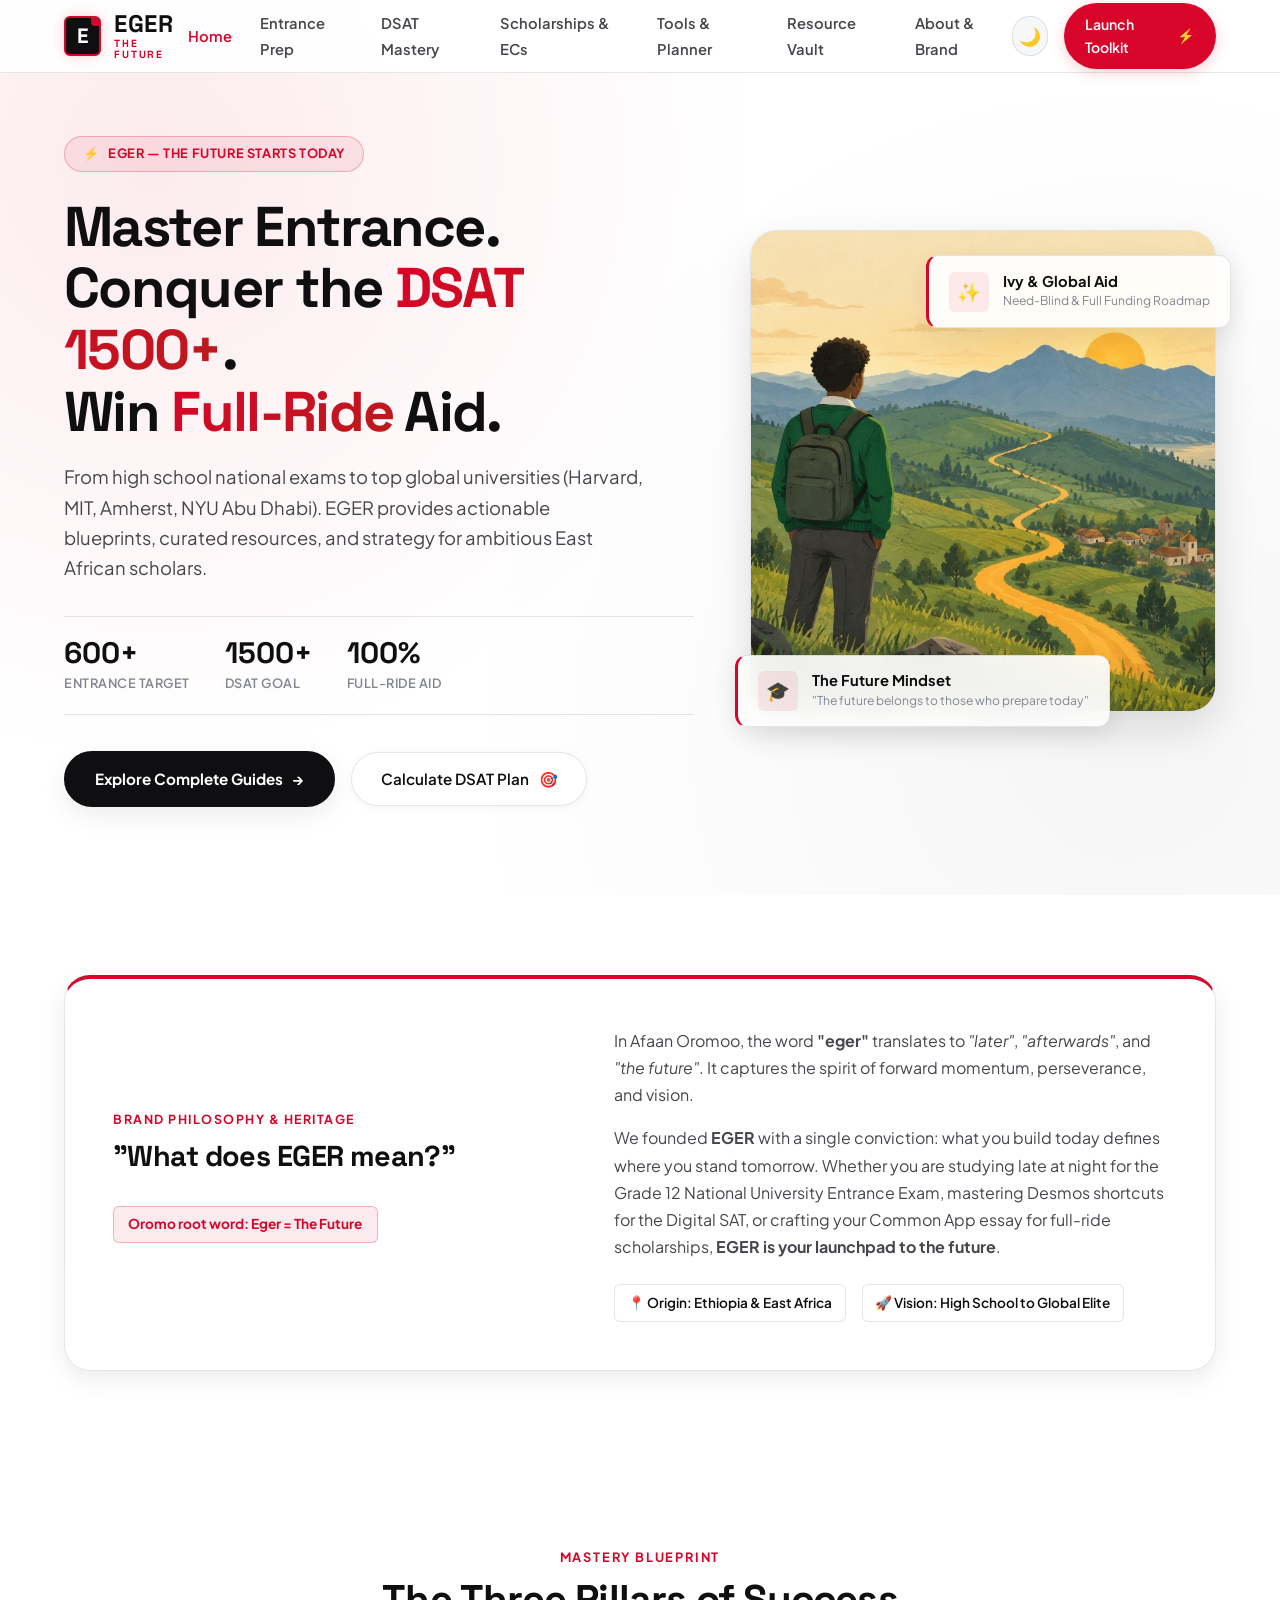
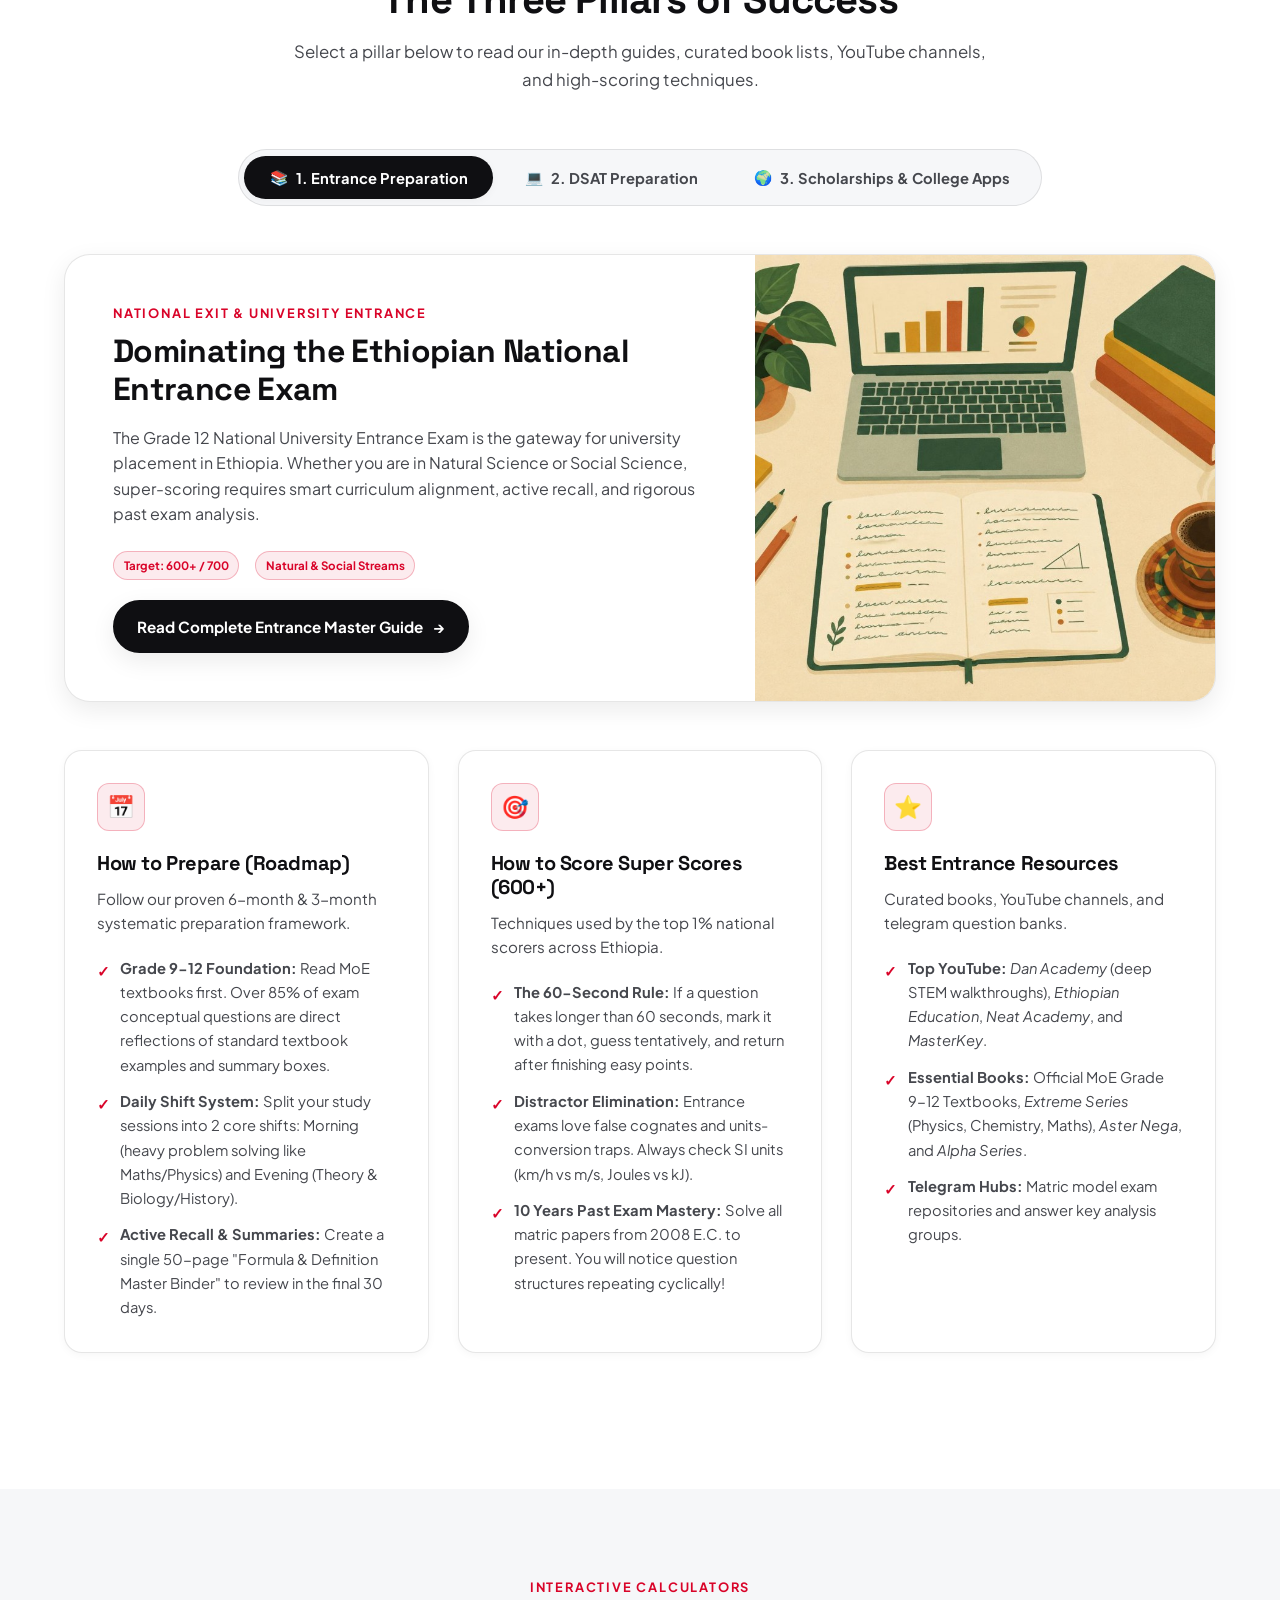
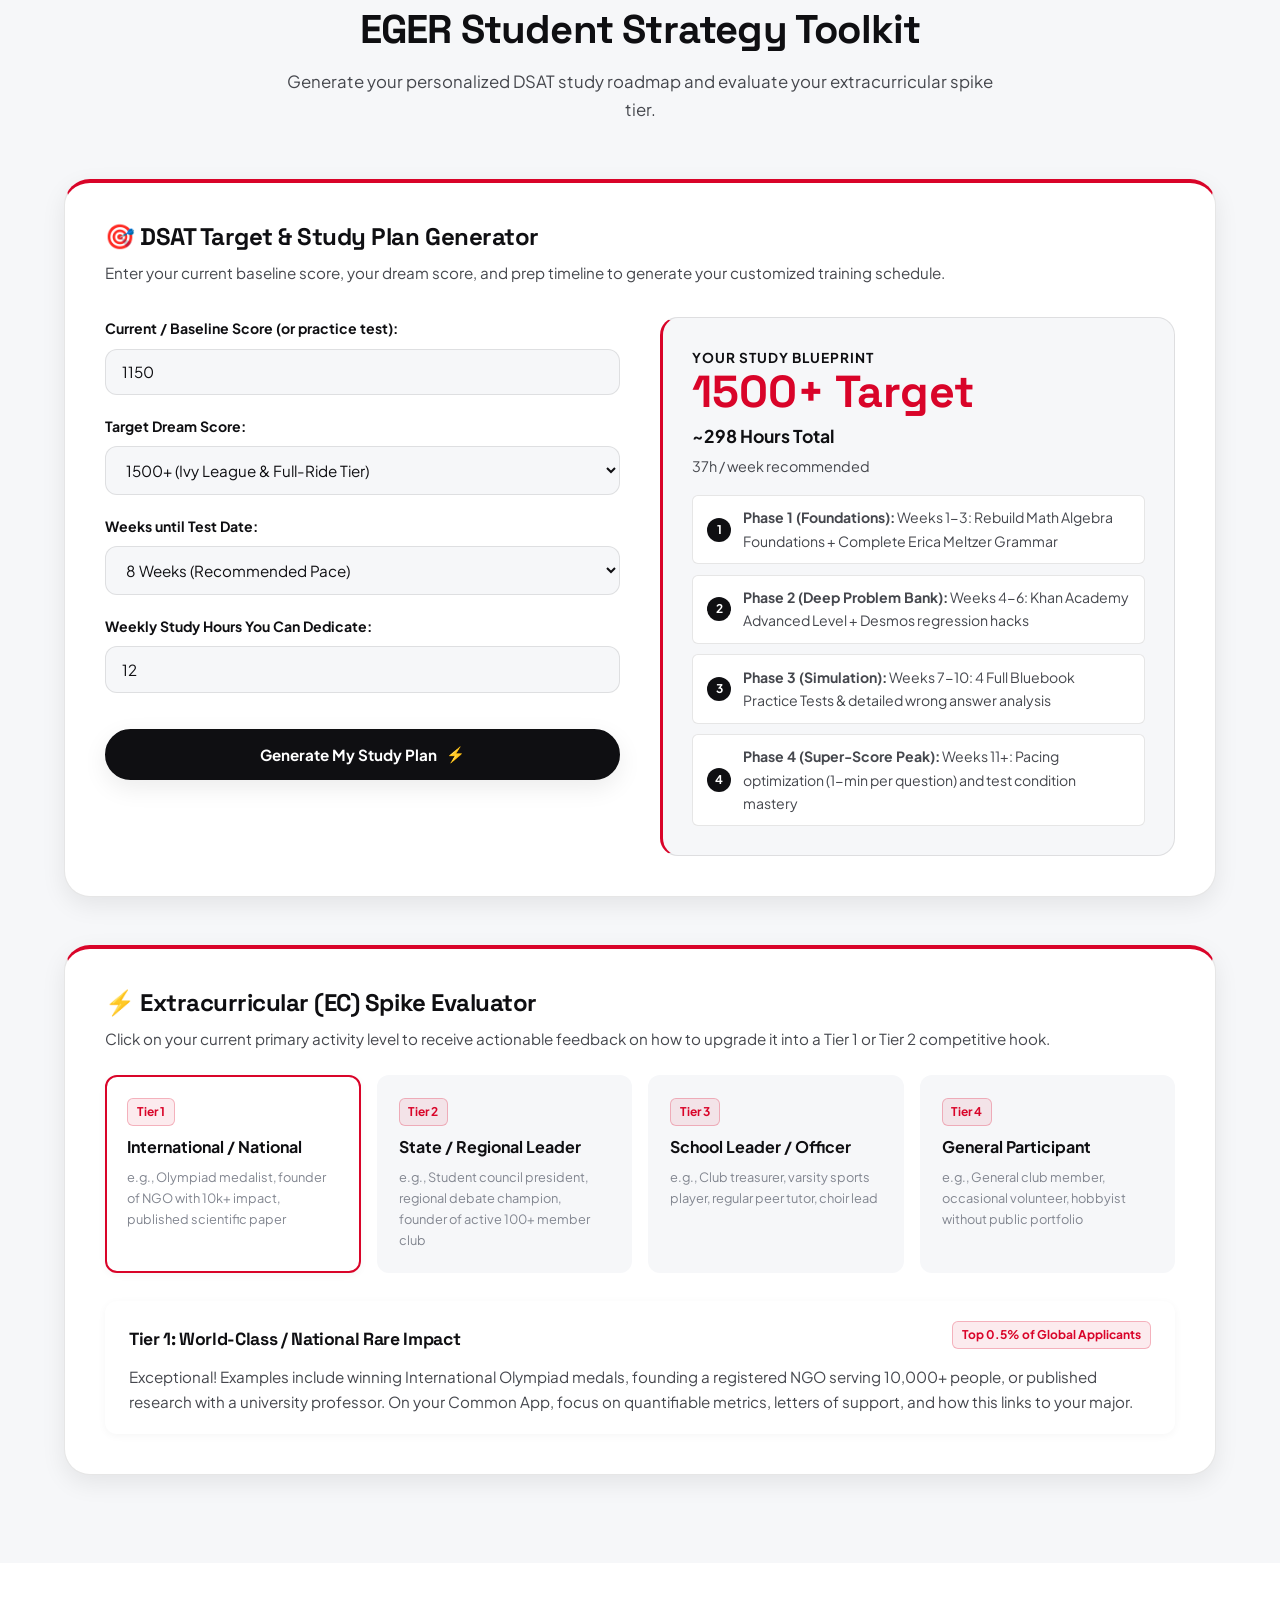
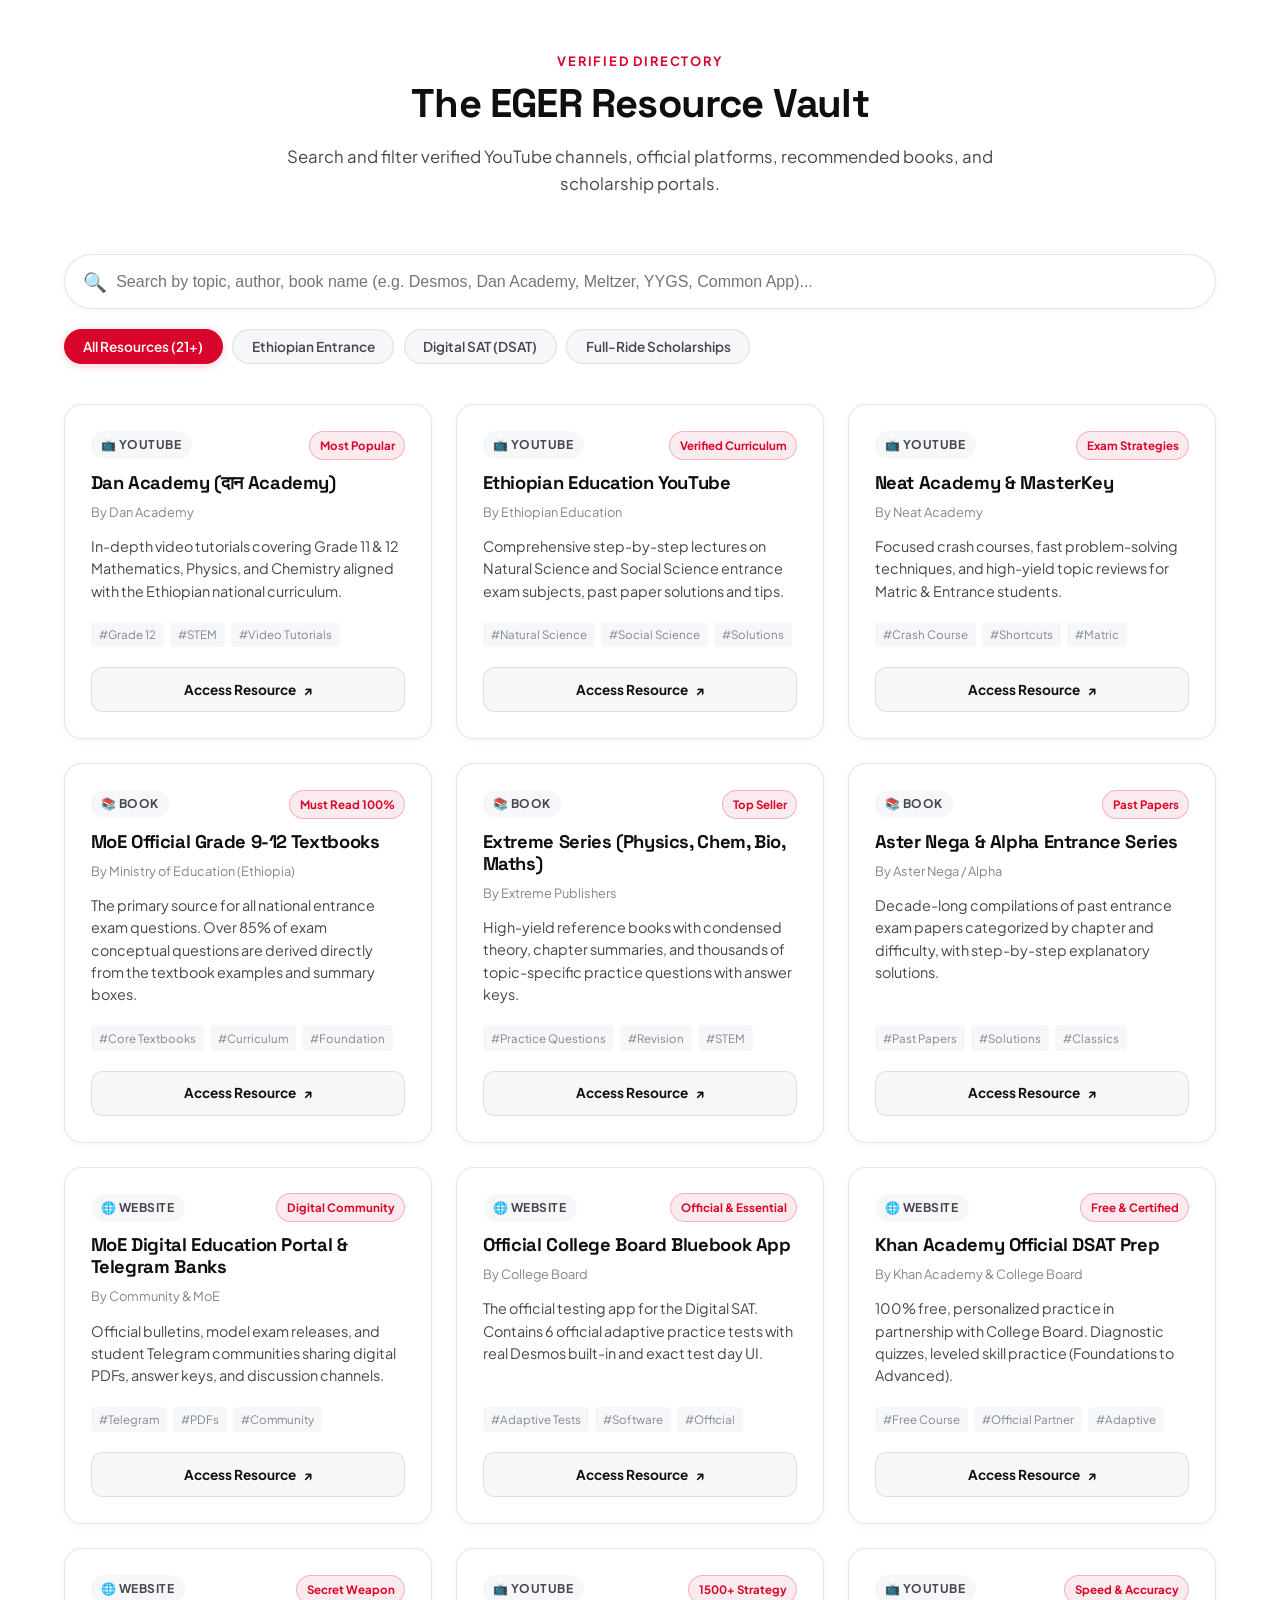
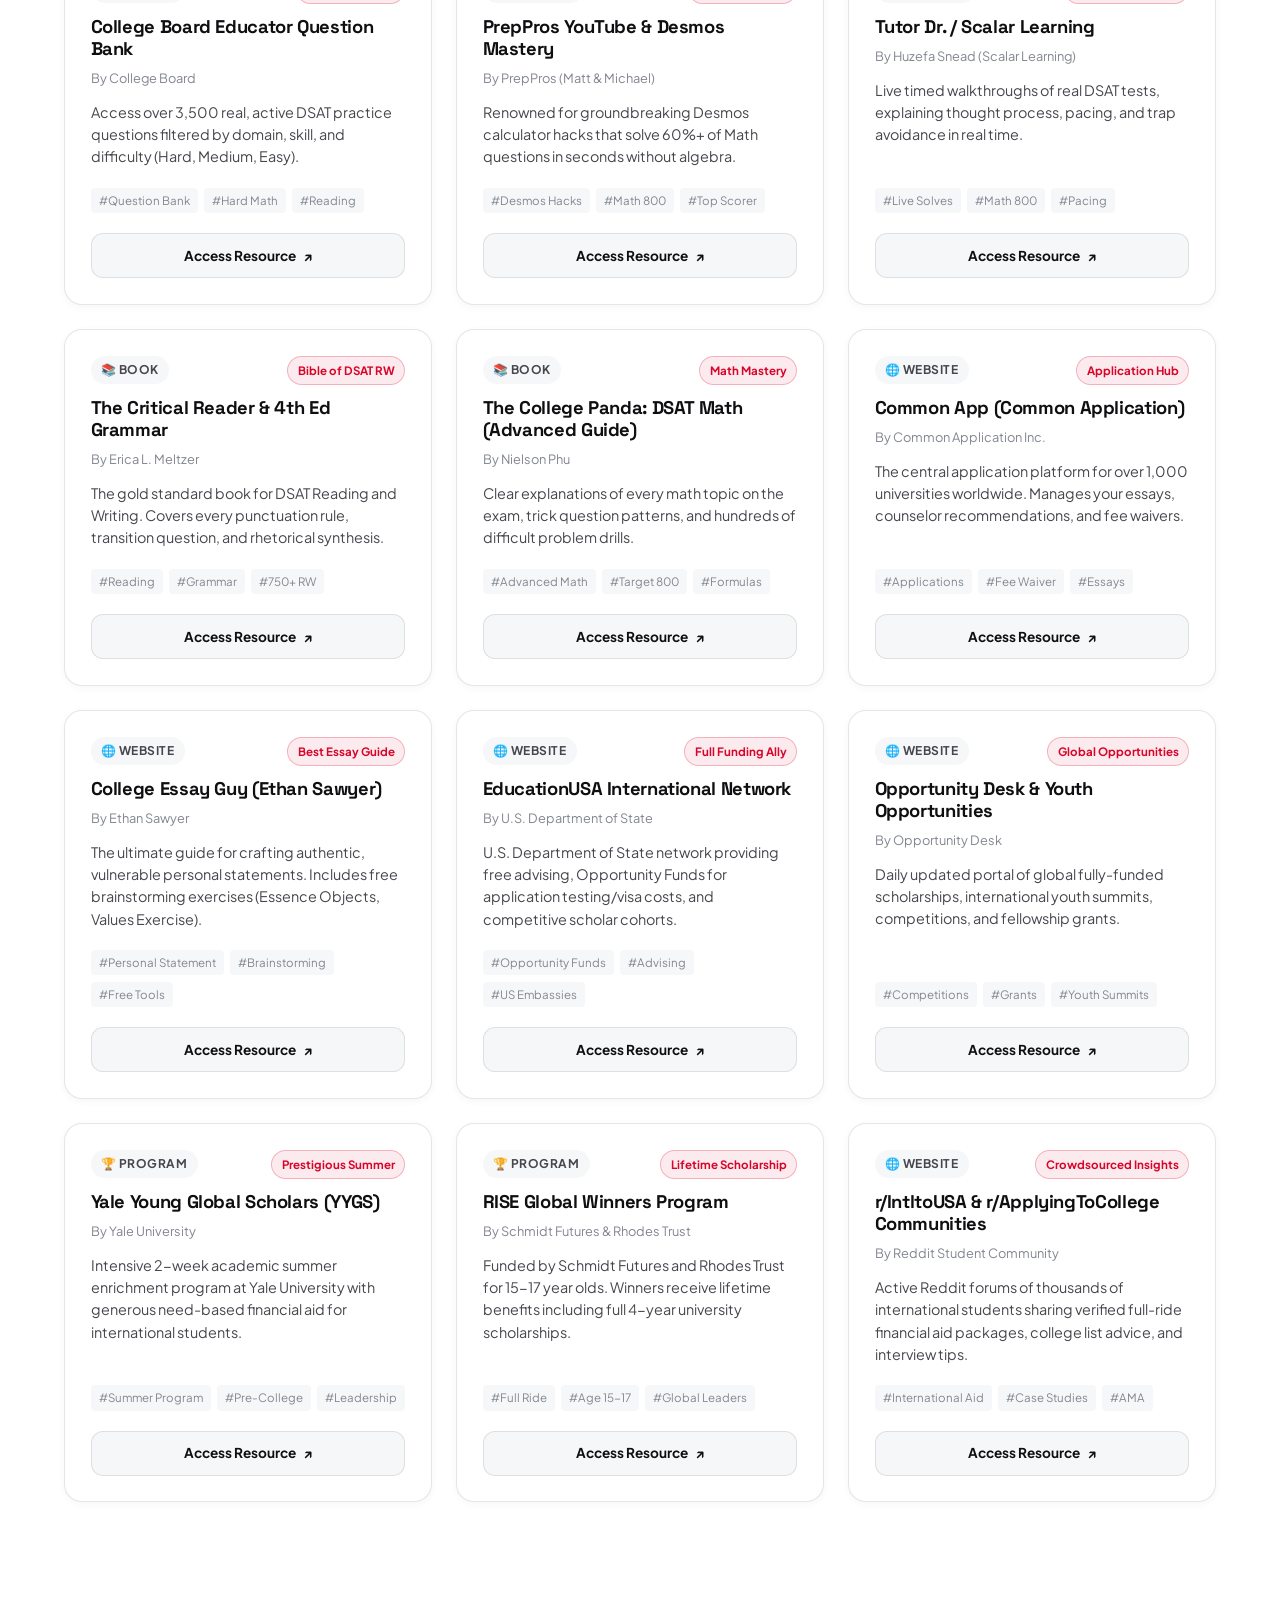
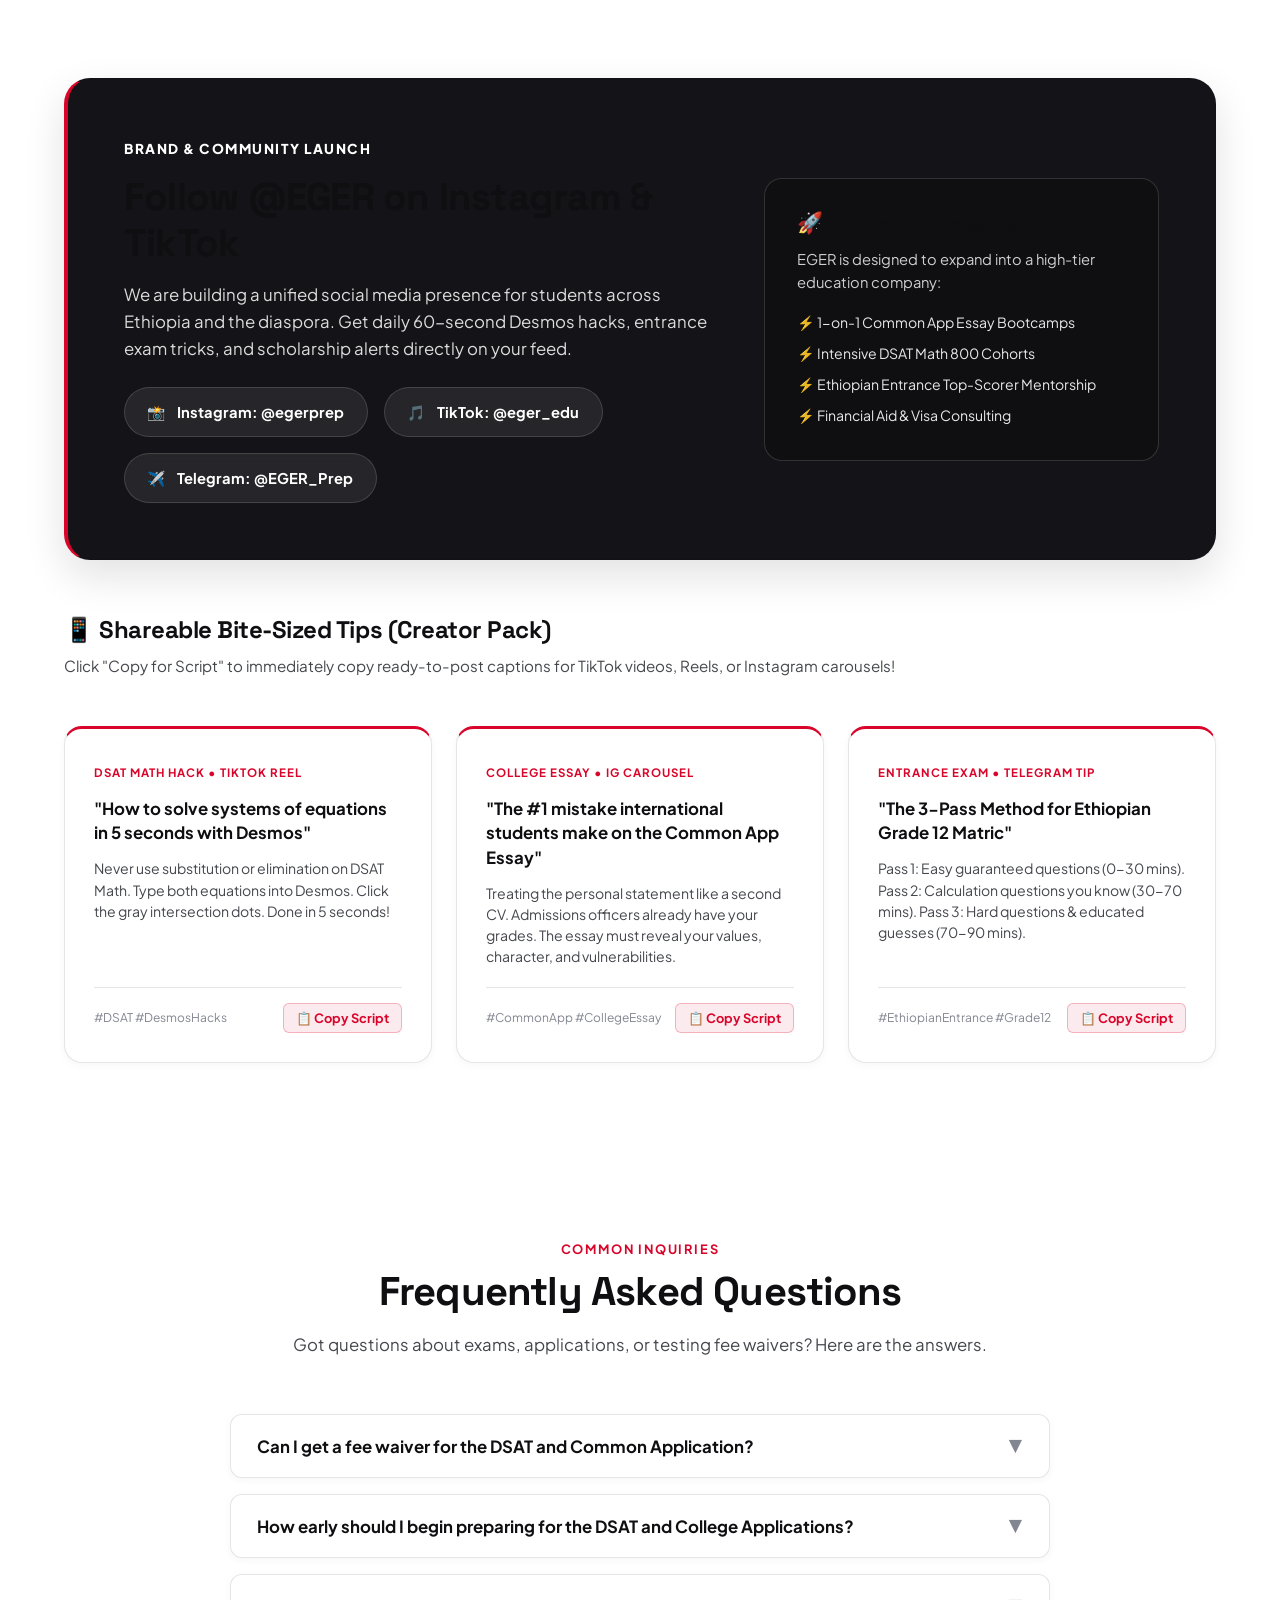
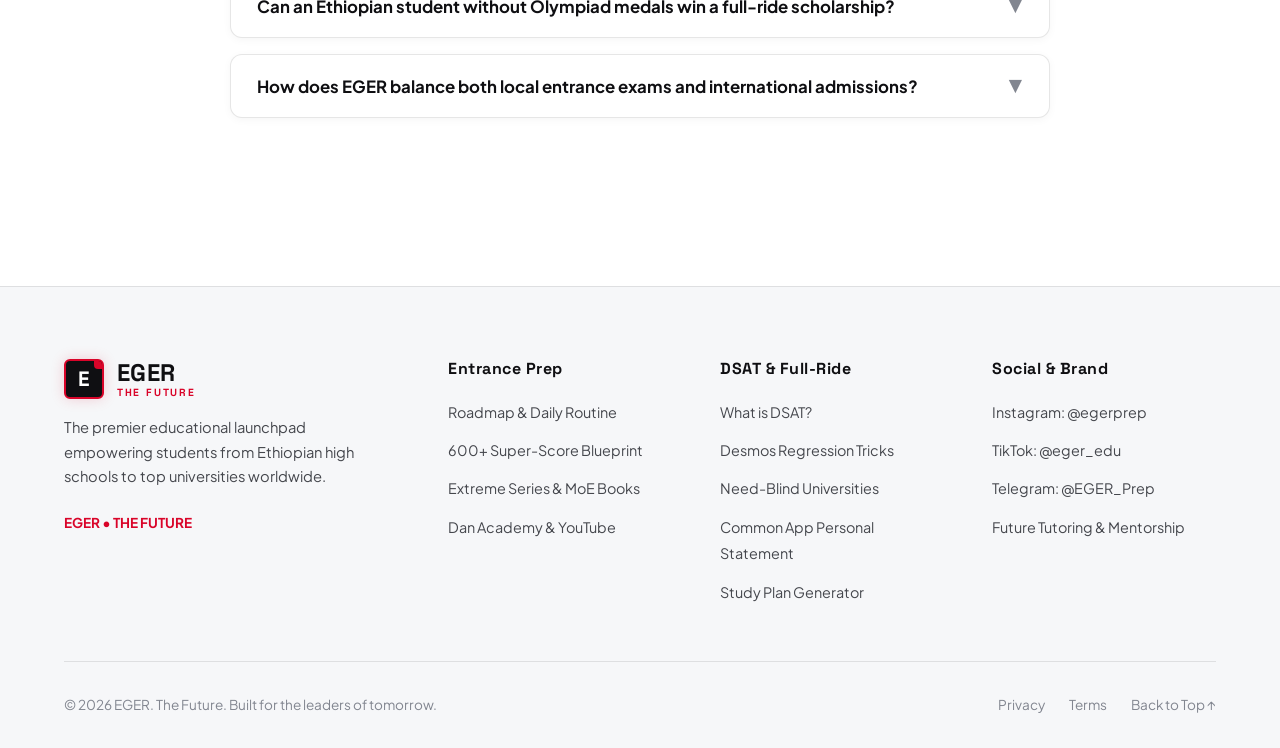
==== index.html @ b294d4ca "Initial commit: EGER | The Future - Educational Launchpad" ====
<!DOCTYPE html>
<html lang="en">
<head>
  <meta charset="UTF-8">
  <meta name="viewport" content="width=device-width, initial-scale=1.0">
  <title>EGER | The Future — Entrance, DSAT & Global Scholarships</title>
  <meta name="description" content="EGER (from the Oromo word for 'Future') is the premier launchpad for Ethiopian and African students. Master National Entrance Exams, conquer the Digital SAT, and win full-ride global college scholarships.">
  <meta name="keywords" content="EGER, The Future, Ethiopian Entrance Exam, DSAT, Digital SAT, Full-Ride Scholarship, Common App, College Essay, Extracurriculars, Oromo Eger, Dan Academy, Bluebook">
  
  <!-- Open Graph / Social Media Meta Tags -->
  <meta property="og:title" content="EGER — The Future | Entrance, DSAT & Scholarships">
  <meta property="og:description" content="Your roadmap from high school entrance mastery to global full-ride university scholarships.">
  <meta property="og:type" content="website">
  <meta property="og:image" content="assets/images/hero-journey.jpg">

  <!-- Stylesheets -->
  <link rel="stylesheet" href="css/style.css">
  <link rel="icon" href="data:image/svg+xml,<svg xmlns=%22http://www.w3.org/2000/svg%22 viewBox=%220 0 100 100%22><text y=%22.9em%22 font-size=%2290%22>⚡</text></svg>">
</head>
<body>

  <!-- =========================================================================
       HEADER & NAVIGATION
       ========================================================================= -->
  <header class="header-nav" id="topNav">
    <div class="container nav-inner">
      <a href="index.html" class="brand-logo" aria-label="EGER Home">
        <div class="logo-badge">E</div>
        <div class="logo-text">
          <span>EGER</span>
          <span class="logo-tagline">THE FUTURE</span>
        </div>
      </a>

      <ul class="nav-links" id="navLinks">
        <li><a href="index.html" class="active">Home</a></li>
        <li><a href="entrance.html">Entrance Prep</a></li>
        <li><a href="dsat.html">DSAT Mastery</a></li>
        <li><a href="scholarships.html">Scholarships & ECs</a></li>
        <li><a href="#interactive-tools">Tools & Planner</a></li>
        <li><a href="#resource-vault">Resource Vault</a></li>
        <li><a href="about.html">About & Brand</a></li>
      </ul>

      <div class="nav-actions">
        <button class="btn-theme-toggle" id="themeToggleBtn" aria-label="Toggle theme">🌙</button>
        <a href="#interactive-tools" class="btn-nav-cta">
          <span>Launch Toolkit</span>
          <span>⚡</span>
        </a>
        <button class="menu-toggle" id="mobileMenuBtn" aria-label="Toggle navigation menu">☰</button>
      </div>
    </div>
  </header>

  <!-- =========================================================================
       HERO SECTION
       ========================================================================= -->
  <section class="section hero-section" id="hero">
    <div class="container hero-grid">
      <div class="hero-content-col">
        <div class="hero-pill">
          <span>⚡</span>
          <span>EGER — THE FUTURE STARTS TODAY</span>
        </div>
        <h1 class="hero-title">
          Master Entrance.<br>
          Conquer the <span class="text-gradient-red">DSAT 1500+</span>.<br>
          Win <span class="text-gradient-red">Full-Ride</span> Aid.
        </h1>
        <p class="hero-subtitle">
          From high school national exams to top global universities (Harvard, MIT, Amherst, NYU Abu Dhabi). EGER provides actionable blueprints, curated resources, and strategy for ambitious East African scholars.
        </p>

        <div class="hero-stats">
          <div class="stat-item">
            <span class="stat-num">600+</span>
            <span class="stat-label">Entrance Target</span>
          </div>
          <div class="stat-item">
            <span class="stat-num">1500+</span>
            <span class="stat-label">DSAT Goal</span>
          </div>
          <div class="stat-item">
            <span class="stat-num">100%</span>
            <span class="stat-label">Full-Ride Aid</span>
          </div>
        </div>

        <div class="hero-actions">
          <a href="#pillar-section" class="btn-primary">
            <span>Explore Complete Guides</span>
            <span>→</span>
          </a>
          <a href="#interactive-tools" class="btn-secondary">
            <span>Calculate DSAT Plan</span>
            <span>🎯</span>
          </a>
        </div>
      </div>

      <div class="hero-media-wrapper">
        <div class="hero-main-img-card">
          <img src="assets/images/hero-journey.jpg" alt="Ethiopian student looking toward the sunrise and future horizons on the hills">
        </div>

        <div class="hero-floating-card floating-card-1">
          <div class="floating-icon">🎓</div>
          <div>
            <div class="floating-title">The Future Mindset</div>
            <div class="floating-subtitle">"The future belongs to those who prepare today"</div>
          </div>
        </div>

        <div class="hero-floating-card floating-card-2">
          <div class="floating-icon">✨</div>
          <div>
            <div class="floating-title">Ivy & Global Aid</div>
            <div class="floating-subtitle">Need-Blind & Full Funding Roadmap</div>
          </div>
        </div>
      </div>
    </div>
  </section>

  <!-- =========================================================================
       THE STORY & ORIGIN OF EGER
       ========================================================================= -->
  <section class="section" id="about-origin" style="padding-top: 2rem;">
    <div class="container">
      <div class="brand-origin-card">
        <div>
          <span class="origin-badge">Brand Philosophy & Heritage</span>
          <h2 class="origin-quote">"What does EGER mean?"</h2>
          <div class="origin-meaning-pill">
            <span>Oromo root word: <strong>Eger</strong> = <strong>The Future</strong></span>
          </div>
        </div>
        <div>
          <p class="origin-explanation">
            In Afaan Oromoo, the word <strong>"eger"</strong> translates to <em>"later"</em>, <em>"afterwards"</em>, and <em>"the future"</em>. It captures the spirit of forward momentum, perseverance, and vision.
          </p>
          <p class="origin-explanation" style="margin-top: 1rem;">
            We founded <strong>EGER</strong> with a single conviction: what you build today defines where you stand tomorrow. Whether you are studying late at night for the Grade 12 National University Entrance Exam, mastering Desmos shortcuts for the Digital SAT, or crafting your Common App essay for full-ride scholarships, <strong>EGER is your launchpad to the future</strong>.
          </p>
          <div style="margin-top: 1.5rem; display: flex; gap: 1rem; flex-wrap: wrap;">
            <span style="font-size: 0.85rem; background: var(--bg-card); padding: 0.4rem 0.8rem; border-radius: var(--radius-sm); border: 1px solid var(--border-light); font-weight: 600;">
              📍 Origin: Ethiopia & East Africa
            </span>
            <span style="font-size: 0.85rem; background: var(--bg-card); padding: 0.4rem 0.8rem; border-radius: var(--radius-sm); border: 1px solid var(--border-light); font-weight: 600;">
              🚀 Vision: High School to Global Elite
            </span>
          </div>
        </div>
      </div>
    </div>
  </section>

  <!-- =========================================================================
       THE 3 PILLARS TABS & GUIDES
       ========================================================================= -->
  <section class="section" id="pillar-section">
    <div class="container">
      <div class="section-header">
        <span class="section-tag">Mastery Blueprint</span>
        <h2 class="section-title">The Three Pillars of Success</h2>
        <p class="section-desc">Select a pillar below to read our in-depth guides, curated book lists, YouTube channels, and high-scoring techniques.</p>
      </div>

      <div class="pillar-nav-wrapper">
        <div class="pillar-tabs" role="tablist">
          <button class="pillar-tab-btn active" data-target="entrance-pillar" role="tab" aria-selected="true">
            <span>📚</span>
            <span>1. Entrance Preparation</span>
          </button>
          <button class="pillar-tab-btn" data-target="dsat-pillar" role="tab" aria-selected="false">
            <span>💻</span>
            <span>2. DSAT Preparation</span>
          </button>
          <button class="pillar-tab-btn" data-target="scholarship-pillar" role="tab" aria-selected="false">
            <span>🌍</span>
            <span>3. Scholarships & College Apps</span>
          </button>
        </div>
      </div>

      <!-- =====================================================================
           PILLAR 1: ENTRANCE EXAM PREPARATION
           ===================================================================== -->
      <div class="guide-pillar active" id="entrance-pillar">
        <div class="guide-hero-banner">
          <div class="guide-hero-content">
            <span class="section-tag">National Exit & University Entrance</span>
            <h3 style="font-size: 2rem; margin-bottom: 1rem;">Dominating the Ethiopian National Entrance Exam</h3>
            <p style="color: var(--text-secondary); line-height: 1.6; margin-bottom: 1.5rem;">
              The Grade 12 National University Entrance Exam is the gateway for university placement in Ethiopia. Whether you are in Natural Science or Social Science, super-scoring requires smart curriculum alignment, active recall, and rigorous past exam analysis.
            </p>
            <div style="display: flex; gap: 1rem; flex-wrap: wrap; margin-bottom: 1.25rem;">
              <span class="res-badge">Target: 600+ / 700</span>
              <span class="res-badge">Natural & Social Streams</span>
            </div>
            <div>
              <a href="entrance.html" class="btn-primary" style="display: inline-flex; font-size: 0.95rem; padding: 0.75rem 1.4rem;">
                <span>Read Complete Entrance Master Guide</span>
                <span>→</span>
              </a>
            </div>
          </div>
          <div class="guide-hero-image">
            <img src="assets/images/study-desk.jpg" alt="Dedicated study desk with notes, laptop, coffee, and textbooks">
          </div>
        </div>

        <div class="guide-grid-3">
          <!-- Card 1: How to Prepare -->
          <div class="card">
            <div class="card-icon">📅</div>
            <h4 class="card-title">How to Prepare (Roadmap)</h4>
            <p class="card-desc">Follow our proven 6-month & 3-month systematic preparation framework.</p>
            <ul class="card-list">
              <li>
                <span class="check-icon">✓</span>
                <div><strong>Grade 9-12 Foundation:</strong> Read MoE textbooks first. Over 85% of exam conceptual questions are direct reflections of standard textbook examples and summary boxes.</div>
              </li>
              <li>
                <span class="check-icon">✓</span>
                <div><strong>Daily Shift System:</strong> Split your study sessions into 2 core shifts: Morning (heavy problem solving like Maths/Physics) and Evening (Theory & Biology/History).</div>
              </li>
              <li>
                <span class="check-icon">✓</span>
                <div><strong>Active Recall & Summaries:</strong> Create a single 50-page "Formula & Definition Master Binder" to review in the final 30 days.</div>
              </li>
            </ul>
          </div>

          <!-- Card 2: Super Scores -->
          <div class="card">
            <div class="card-icon emerald">🎯</div>
            <h4 class="card-title">How to Score Super Scores (600+)</h4>
            <p class="card-desc">Techniques used by the top 1% national scorers across Ethiopia.</p>
            <ul class="card-list">
              <li>
                <span class="check-icon">✓</span>
                <div><strong>The 60-Second Rule:</strong> If a question takes longer than 60 seconds, mark it with a dot, guess tentatively, and return after finishing easy points.</div>
              </li>
              <li>
                <span class="check-icon">✓</span>
                <div><strong>Distractor Elimination:</strong> Entrance exams love false cognates and units-conversion traps. Always check SI units (km/h vs m/s, Joules vs kJ).</div>
              </li>
              <li>
                <span class="check-icon">✓</span>
                <div><strong>10 Years Past Exam Mastery:</strong> Solve all matric papers from 2008 E.C. to present. You will notice question structures repeating cyclically!</div>
              </li>
            </ul>
          </div>

          <!-- Card 3: Best Resources -->
          <div class="card">
            <div class="card-icon">⭐</div>
            <h4 class="card-title">Best Entrance Resources</h4>
            <p class="card-desc">Curated books, YouTube channels, and telegram question banks.</p>
            <ul class="card-list">
              <li>
                <span class="check-icon">✓</span>
                <div><strong>Top YouTube:</strong> <em>Dan Academy</em> (deep STEM walkthroughs), <em>Ethiopian Education</em>, <em>Neat Academy</em>, and <em>MasterKey</em>.</div>
              </li>
              <li>
                <span class="check-icon">✓</span>
                <div><strong>Essential Books:</strong> Official MoE Grade 9-12 Textbooks, <em>Extreme Series</em> (Physics, Chemistry, Maths), <em>Aster Nega</em>, and <em>Alpha Series</em>.</div>
              </li>
              <li>
                <span class="check-icon">✓</span>
                <div><strong>Telegram Hubs:</strong> Matric model exam repositories and answer key analysis groups.</div>
              </li>
            </ul>
          </div>
        </div>
      </div>

      <!-- =====================================================================
           PILLAR 2: DSAT (DIGITAL SAT) PREPARATION
           ===================================================================== -->
      <div class="guide-pillar" id="dsat-pillar">
        <div class="guide-hero-banner">
          <div class="guide-hero-content">
            <span class="section-tag">Digital SAT (College Board)</span>
            <h3 style="font-size: 2rem; margin-bottom: 1rem;">Cracking the DSAT with 1500+ Super-Score Tactics</h3>
            <p style="color: var(--text-secondary); line-height: 1.6; margin-bottom: 1.5rem;">
              The Digital SAT (DSAT) is a computer-adaptive exam scored out of 1600. It is the primary standardized test required or recommended by top US and international universities offering full-ride merit and need-based scholarships.
            </p>
            <div style="display: flex; gap: 1rem; flex-wrap: wrap; margin-bottom: 1.25rem;">
              <span class="res-badge">Scale: 400 - 1600</span>
              <span class="res-badge">Format: 2 Modules (Adaptive)</span>
              <span class="res-badge">App: Bluebook</span>
            </div>
            <div>
              <a href="dsat.html" class="btn-primary" style="display: inline-flex; font-size: 0.95rem; padding: 0.75rem 1.4rem;">
                <span>Read Complete DSAT Playbook & Desmos Hacks</span>
                <span>→</span>
              </a>
            </div>
          </div>
          <div class="guide-hero-image">
            <img src="assets/images/study-desk.jpg" alt="Digital SAT preparation workspace with laptop and math calculations">
          </div>
        </div>

        <div class="guide-grid-3">
          <!-- Card 1: What is DSAT -->
          <div class="card">
            <div class="card-icon">💡</div>
            <h4 class="card-title">What is the DSAT?</h4>
            <p class="card-desc">Understanding the multi-stage adaptive testing mechanism.</p>
            <ul class="card-list">
              <li>
                <span class="check-icon">✓</span>
                <div><strong>Two Sections:</strong> Reading & Writing (RW, 54 questions, 64 mins) and Math (44 questions, 70 mins). Total testing time: 2 hours 14 mins.</div>
              </li>
              <li>
                <span class="check-icon">✓</span>
                <div><strong>Adaptive Routing:</strong> Section 1 is a baseline mix. If you score well on Module 1, you unlock the <em>Hard Module 2</em>, which allows you to score between 600 and 800!</div>
              </li>
              <li>
                <span class="check-icon">✓</span>
                <div><strong>Desmos Everywhere:</strong> An uncapped Desmos graphing calculator is built directly into the Math section!</div>
              </li>
            </ul>
          </div>

          <!-- Card 2: Super Score Tricks -->
          <div class="card">
            <div class="card-icon emerald">🔥</div>
            <h4 class="card-title">1500+ Super-Score Tricks</h4>
            <p class="card-desc">Tactics that convert a 1250 scorer into a 1500+ competitor.</p>
            <ul class="card-list">
              <li>
                <span class="check-icon">✓</span>
                <div><strong>Desmos Regression Hacks:</strong> Use <code>y1 ~ mx1 + b</code> or quadratic regressions to find constants, vertexes, and solutions in under 15 seconds without algebra.</div>
              </li>
              <li>
                <span class="check-icon">✓</span>
                <div><strong>Grammar Punctuation Laws:</strong> Semicolon = Period. If two answer choices are identical except one has a semicolon and the other a period, eliminate BOTH.</div>
              </li>
              <li>
                <span class="check-icon">✓</span>
                <div><strong>Transition Logic:</strong> Read sentence 1 and sentence 2 independently. Determine the relationship (Contrast, Addition, Cause/Effect) BEFORE looking at the options.</div>
              </li>
            </ul>
          </div>

          <!-- Card 3: Best DSAT Resources -->
          <div class="card">
            <div class="card-icon">📚</div>
            <h4 class="card-title">Best DSAT Resources</h4>
            <p class="card-desc">The official and unofficial toolkit tested by high scorers.</p>
            <ul class="card-list">
              <li>
                <span class="check-icon">✓</span>
                <div><strong>Official Apps:</strong> <em>College Board Bluebook</em> (6 full adaptive practice tests) & <em>Khan Academy DSAT</em> (official free syllabus).</div>
              </li>
              <li>
                <span class="check-icon">✓</span>
                <div><strong>Question Bank:</strong> College Board Educator Question Bank (filter by "Hard" Math & Reading questions).</div>
              </li>
              <li>
                <span class="check-icon">✓</span>
                <div><strong>Top Books & YouTube:</strong> <em>Erica Meltzer</em> (Reading/Grammar), <em>College Panda DSAT Math</em>, and <em>PrepPros</em> YouTube channel for Desmos masterclasses.</div>
              </li>
            </ul>
          </div>
        </div>
      </div>

      <!-- =====================================================================
           PILLAR 3: SCHOLARSHIPS, COLLEGE ESSAY & EXTRACURRICULARS (ECS)
           ===================================================================== -->
      <div class="guide-pillar" id="scholarship-pillar">
        <div class="guide-hero-banner">
          <div class="guide-hero-content">
            <span class="section-tag">Global Higher Education</span>
            <h3 style="font-size: 2rem; margin-bottom: 1rem;">The Full-Ride Scholarship & College Application Blueprint</h3>
            <p style="color: var(--text-secondary); line-height: 1.6; margin-bottom: 1.5rem;">
              Winning a 100% full-ride scholarship ($85,000+/year covering tuition, room, board, health insurance, and flight stipend) is completely possible for Ethiopian and international students with a strategic application, an authentic personal statement, and a focused extracurricular spike.
            </p>
            <div style="display: flex; gap: 1rem; flex-wrap: wrap; margin-bottom: 1.25rem;">
              <span class="res-badge">Common App & Coalition</span>
              <span class="res-badge">CSS Profile / ISFAA</span>
              <span class="res-badge">Need-Blind vs Need-Aware</span>
            </div>
            <div>
              <a href="scholarships.html" class="btn-primary" style="display: inline-flex; font-size: 0.95rem; padding: 0.75rem 1.4rem;">
                <span>Read Complete Full-Ride & Essay Blueprint</span>
                <span>→</span>
              </a>
            </div>
          </div>
          <div class="guide-hero-image">
            <img src="assets/images/campus-scholars.jpg" alt="Joyful African students holding acceptance letter overlooking university campus">
          </div>
        </div>

        <div class="guide-grid-2">
          <!-- Sub-Card 1: How to Win Full-Ride Scholarships -->
          <div class="card">
            <div class="card-icon emerald">🏆</div>
            <h4 class="card-title">How to Win a Full-Ride Scholarship</h4>
            <p class="card-desc">The financial aid equation and institutional targeting for international students.</p>
            <ul class="card-list">
              <li>
                <span class="check-icon">✓</span>
                <div><strong>Need-Blind vs Need-Aware:</strong> Target US universities that meet 100% of demonstrated financial need. Need-blind for internationals: Harvard, Princeton, MIT, Yale, Amherst, Dartmouth, Bowdoin. Top generous need-aware: Williams, Swarthmore, Duke, Northwestern, Berea College.</div>
              </li>
              <li>
                <span class="check-icon">✓</span>
                <div><strong>Global Full-Rides:</strong> Look beyond the US: <em>NYU Abu Dhabi</em>, <em>MasterCard Foundation Scholarships</em> (African leadership), <em>Turkish Burslari</em>, and <em>Hungarian Stipendium</em>.</div>
              </li>
              <li>
                <span class="check-icon">✓</span>
                <div><strong>Financial Aid Forms:</strong> Master the CSS Profile and ISFAA (International Student Financial Aid Application), and request fee waivers for the Common App and CSS Profile through your counselor or EducationUSA!</div>
              </li>
            </ul>
          </div>

          <!-- Sub-Card 2: Extracurriculars (ECs) & The Spike -->
          <div class="card">
            <div class="card-icon">⚡</div>
            <h4 class="card-title">What are ECs & How to Build a "Spike"</h4>
            <p class="card-desc">Extracurricular Activities define who you are outside the classroom.</p>
            <ul class="card-list">
              <li>
                <span class="check-icon">✓</span>
                <div><strong>What are ECs?</strong> Anything you spend significant time on outside academics: school clubs, community volunteering, freelance coding, research, family responsibilities, sports, or creative arts.</div>
              </li>
              <li>
                <span class="check-icon">✓</span>
                <div><strong>Spike vs Well-Rounded:</strong> Elite universities do not want a student who does 10 random things averagely. They want a "pointy" student with a focused <em>Spike</em>—deep impact in ONE field (e.g., climate tech + local reforestation project).</div>
              </li>
              <li>
                <span class="check-icon">✓</span>
                <div><strong>The 4 Tiers:</strong> Elevate from Tier 4 (simple club member) to Tier 1/2 (founding a youth initiative that reached 1,000+ peers, winning national science awards, or publishing independent research).</div>
              </li>
            </ul>
          </div>

          <!-- Sub-Card 3: Winning College Essays -->
          <div class="card">
            <div class="card-icon">✍️</div>
            <h4 class="card-title">How to Write a Winning College Essay</h4>
            <p class="card-desc">The Common App Personal Statement (650 words) is your soul on paper.</p>
            <ul class="card-list">
              <li>
                <span class="check-icon">✓</span>
                <div><strong>Show, Don't Tell:</strong> Never write "I am hardworking and resilient." Instead, describe waking up at 5:00 AM, the smell of freshly brewed buna, your handwritten problem sets, and the challenge you overcame with vivid sensory details.</div>
              </li>
              <li>
                <span class="check-icon">✓</span>
                <div><strong>The 4 Proven Structures:</strong> Narrative Arc (inciting incident → conflict → transformation) or Montage (connecting diverse facets of your identity through a central unifying object or theme).</div>
              </li>
              <li>
                <span class="check-icon">✓</span>
                <div><strong>Best Essay Resources:</strong> <em>College Essay Guy</em> (Ethan Sawyer's free guides & brainstorming exercises) and <em>50 Successful Harvard Essays</em>.</div>
              </li>
            </ul>
          </div>

          <!-- Sub-Card 4: Summer Programs & Opportunities -->
          <div class="card">
            <div class="card-icon">🌟</div>
            <h4 class="card-title">Pre-College Summer Programs & Competitions</h4>
            <p class="card-desc">Competitive programs that supercharge your college profile.</p>
            <ul class="card-list">
              <li>
                <span class="check-icon">✓</span>
                <div><strong>Yale Young Global Scholars (YYGS):</strong> 2-week intensive at Yale with full need-based financial aid for international high schoolers.</div>
              </li>
              <li>
                <span class="check-icon">✓</span>
                <div><strong>RISE Global:</strong> A program for 15-17 year olds funded by Schmidt Futures and Rhodes Trust, awarding full 4-year undergraduate scholarships and mentorship.</div>
              </li>
              <li>
                <span class="check-icon">✓</span>
                <div><strong>Pioneer Academics & Olympiads:</strong> Conduct undergraduate-level research or compete in national mathematics, physics, and robotics olympiads.</div>
              </li>
            </ul>
          </div>
        </div>
      </div>
    </div>
  </section>

  <!-- =========================================================================
       INTERACTIVE STUDENT TOOLKIT
       ========================================================================= -->
  <section class="section" id="interactive-tools" style="background: var(--bg-secondary);">
    <div class="container">
      <div class="section-header">
        <span class="section-tag">Interactive Calculators</span>
        <h2 class="section-title">EGER Student Strategy Toolkit</h2>
        <p class="section-desc">Generate your personalized DSAT study roadmap and evaluate your extracurricular spike tier.</p>
      </div>

      <!-- Tool 1: DSAT Study Plan Calculator -->
      <div class="tool-container">
        <div style="margin-bottom: 2rem;">
          <h3 style="font-size: 1.5rem; margin-bottom: 0.5rem;">🎯 DSAT Target & Study Plan Generator</h3>
          <p style="color: var(--text-secondary); font-size: 0.95rem;">Enter your current baseline score, your dream score, and prep timeline to generate your customized training schedule.</p>
        </div>

        <div class="calculator-grid">
          <div>
            <div class="form-group">
              <label class="form-label" for="calcCurrentScore">Current / Baseline Score (or practice test):</label>
              <input type="number" id="calcCurrentScore" class="form-input" min="400" max="1600" step="10" value="1150">
            </div>

            <div class="form-group">
              <label class="form-label" for="calcTargetScore">Target Dream Score:</label>
              <select id="calcTargetScore" class="form-select">
                <option value="1400">1400+ (Competitive for Top 50)</option>
                <option value="1500" selected>1500+ (Ivy League & Full-Ride Tier)</option>
                <option value="1550">1550+ (Top 1% Global Excellence)</option>
              </select>
            </div>

            <div class="form-group">
              <label class="form-label" for="calcWeeks">Weeks until Test Date:</label>
              <select id="calcWeeks" class="form-select">
                <option value="4">4 Weeks (Intensive Sprint)</option>
                <option value="8" selected>8 Weeks (Recommended Pace)</option>
                <option value="12">12 Weeks (Comprehensive Mastery)</option>
                <option value="16">16 Weeks (Foundational Rebuild)</option>
              </select>
            </div>

            <div class="form-group">
              <label class="form-label" for="calcHoursPerWeek">Weekly Study Hours You Can Dedicate:</label>
              <input type="number" id="calcHoursPerWeek" class="form-input" min="2" max="40" value="12">
            </div>

            <button id="calculatePlanBtn" class="btn-primary" style="width: 100%; justify-content: center; margin-top: 1rem;">
              <span>Generate My Study Plan</span>
              <span>⚡</span>
            </button>
          </div>

          <div class="calc-result-box">
            <span style="font-size: 0.85rem; font-weight: 700; text-transform: uppercase; color: var(--gold-vibrant); letter-spacing: 1px;">Your Study Blueprint</span>
            <div class="score-badge-large" id="planTargetDisplay">1500+ Target</div>
            <div style="font-weight: 700; font-size: 1.1rem; margin-bottom: 0.25rem;" id="planTotalHours">~280 Hours Total</div>
            <div style="color: var(--text-secondary); font-size: 0.9rem;" id="planWeeklyTarget">12h / week recommended</div>

            <div class="plan-roadmap-steps" id="planRoadmapList">
              <!-- Dynamically populated by JS -->
            </div>
          </div>
        </div>
      </div>

      <!-- Tool 2: EC Spike Evaluator -->
      <div class="tool-container" style="margin-top: 3rem;">
        <div style="margin-bottom: 1.5rem;">
          <h3 style="font-size: 1.5rem; margin-bottom: 0.5rem;">⚡ Extracurricular (EC) Spike Evaluator</h3>
          <p style="color: var(--text-secondary); font-size: 0.95rem;">Click on your current primary activity level to receive actionable feedback on how to upgrade it into a Tier 1 or Tier 2 competitive hook.</p>
        </div>

        <div class="spike-tiers">
          <div class="spike-tier-card selected" data-tier="1">
            <span class="tier-badge">Tier 1</span>
            <div class="tier-title">International / National</div>
            <div class="tier-example">e.g., Olympiad medalist, founder of NGO with 10k+ impact, published scientific paper</div>
          </div>

          <div class="spike-tier-card" data-tier="2">
            <span class="tier-badge">Tier 2</span>
            <div class="tier-title">State / Regional Leader</div>
            <div class="tier-example">e.g., Student council president, regional debate champion, founder of active 100+ member club</div>
          </div>

          <div class="spike-tier-card" data-tier="3">
            <span class="tier-badge">Tier 3</span>
            <div class="tier-title">School Leader / Officer</div>
            <div class="tier-example">e.g., Club treasurer, varsity sports player, regular peer tutor, choir lead</div>
          </div>

          <div class="spike-tier-card" data-tier="4">
            <span class="tier-badge">Tier 4</span>
            <div class="tier-title">General Participant</div>
            <div class="tier-example">e.g., General club member, occasional volunteer, hobbyist without public portfolio</div>
          </div>
        </div>

        <div id="spikeFeedbackBox" style="margin-top: 1.75rem;">
          <!-- Dynamically populated by JS -->
          <div style="background: var(--bg-card); border-left: 4px solid var(--gold-vibrant); padding: 1.25rem 1.5rem; border-radius: var(--radius-md); box-shadow: var(--shadow-sm);">
            <div style="display: flex; align-items: center; justify-content: space-between; margin-bottom: 0.5rem;">
              <h4 style="font-size: 1.1rem; font-weight: 800;">Tier 1: World-Class / National Rare Impact</h4>
              <span class="tier-badge">Top 0.5% of Global Applicants</span>
            </div>
            <p style="font-size: 0.95rem; color: var(--text-secondary); line-height: 1.6;">Exceptional! Examples include winning International Olympiad medals, founding a registered NGO serving 10,000+ people, or published research with a university professor. On your Common App, focus on quantifiable metrics, letters of support, and how this links to your major.</p>
          </div>
        </div>
      </div>
    </div>
  </section>

  <!-- =========================================================================
       SEARCHABLE RESOURCE VAULT
       ========================================================================= -->
  <section class="section" id="resource-vault">
    <div class="container">
      <div class="section-header">
        <span class="section-tag">Verified Directory</span>
        <h2 class="section-title">The EGER Resource Vault</h2>
        <p class="section-desc">Search and filter verified YouTube channels, official platforms, recommended books, and scholarship portals.</p>
      </div>

      <div class="resource-vault-header">
        <div class="resource-search-bar">
          <span class="search-icon-inside">🔍</span>
          <input type="text" id="resourceSearchInput" class="resource-search-input" placeholder="Search by topic, author, book name (e.g. Desmos, Dan Academy, Meltzer, YYGS, Common App)...">
        </div>

        <div class="resource-filter-pills">
          <button class="filter-pill active" data-filter="all">All Resources (21+)</button>
          <button class="filter-pill" data-filter="entrance">Ethiopian Entrance</button>
          <button class="filter-pill" data-filter="dsat">Digital SAT (DSAT)</button>
          <button class="filter-pill" data-filter="scholarship">Full-Ride Scholarships</button>
        </div>
      </div>

      <div class="resources-grid" id="resourcesGrid">
        <!-- Rendered dynamically by js/app.js from js/resources-data.js -->
      </div>
    </div>
  </section>

  <!-- =========================================================================
       BRAND, SOCIAL MEDIA & TIKTOK/INSTAGRAM READY CARDS
       ========================================================================= -->
  <section class="section" id="social-brand">
    <div class="container">
      <div class="social-hub-banner">
        <div class="social-banner-grid">
          <div>
            <span style="font-size: 0.85rem; font-weight: 800; letter-spacing: 1.5px; text-transform: uppercase; color: var(--gold-accent);">Brand & Community Launch</span>
            <h2 style="font-size: 2.4rem; font-weight: 800; margin: 0.75rem 0 1rem 0;">Follow @EGER on Instagram & TikTok</h2>
            <p style="color: rgba(255, 255, 255, 0.85); font-size: 1.05rem; line-height: 1.6;">
              We are building a unified social media presence for students across Ethiopia and the diaspora. Get daily 60-second Desmos hacks, entrance exam tricks, and scholarship alerts directly on your feed.
            </p>

            <div class="social-handles-container">
              <a href="https://instagram.com" target="_blank" rel="noopener" class="social-chip">
                <span>📸</span>
                <span>Instagram: @egerprep</span>
              </a>
              <a href="https://tiktok.com" target="_blank" rel="noopener" class="social-chip">
                <span>🎵</span>
                <span>TikTok: @eger_edu</span>
              </a>
              <a href="https://telegram.org" target="_blank" rel="noopener" class="social-chip">
                <span>✈️</span>
                <span>Telegram: @EGER_Prep</span>
              </a>
            </div>
          </div>

          <div style="background: rgba(0, 0, 0, 0.25); border-radius: var(--radius-lg); padding: 2rem; border: 1px solid rgba(255, 255, 255, 0.15);">
            <h3 style="font-size: 1.3rem; margin-bottom: 0.75rem;">🚀 Future Business Vision</h3>
            <p style="font-size: 0.92rem; color: rgba(255, 255, 255, 0.8); line-height: 1.6; margin-bottom: 1rem;">
              EGER is designed to expand into a high-tier education company:
            </p>
            <ul style="list-style: none; display: flex; flex-direction: column; gap: 0.5rem; font-size: 0.88rem; color: rgba(255, 255, 255, 0.9);">
              <li>⚡ 1-on-1 Common App Essay Bootcamps</li>
              <li>⚡ Intensive DSAT Math 800 Cohorts</li>
              <li>⚡ Ethiopian Entrance Top-Scorer Mentorship</li>
              <li>⚡ Financial Aid & Visa Consulting</li>
            </ul>
          </div>
        </div>
      </div>

      <!-- Viral Social Media Tip Cards (Ready to copy for TikTok / IG scripts) -->
      <div style="margin-top: 3.5rem;">
        <h3 style="font-size: 1.5rem; font-weight: 800; margin-bottom: 0.5rem;">📱 Shareable Bite-Sized Tips (Creator Pack)</h3>
        <p style="color: var(--text-secondary); font-size: 0.95rem; margin-bottom: 1.5rem;">Click "Copy for Script" to immediately copy ready-to-post captions for TikTok videos, Reels, or Instagram carousels!</p>

        <div class="social-cards-grid">
          <!-- Tip Card 1 -->
          <div class="tip-card">
            <div>
              <span class="tip-card-tag">DSAT Math Hack • TikTok Reel</span>
              <div class="tip-card-quote">"How to solve systems of equations in 5 seconds with Desmos"</div>
              <p class="tip-card-details">Never use substitution or elimination on DSAT Math. Type both equations into Desmos. Click the gray intersection dots. Done in 5 seconds!</p>
            </div>
            <div class="tip-card-footer">
              <span style="font-size: 0.75rem; color: var(--text-muted);">#DSAT #DesmosHacks</span>
              <button class="btn-copy-tip" data-tip-content="DSAT Hack: Stop doing substitution or elimination on Math Module 2! Just type both equations into the built-in Desmos calculator. Desmos automatically highlights the intersection dots. Click it to read (x, y) instantly. Save 2 minutes per question! Follow @egerprep for daily hacks #DSAT #SATMath #CollegeBoard">
                <span>📋 Copy Script</span>
              </button>
            </div>
          </div>

          <!-- Tip Card 2 -->
          <div class="tip-card">
            <div>
              <span class="tip-card-tag">College Essay • IG Carousel</span>
              <div class="tip-card-quote">"The #1 mistake international students make on the Common App Essay"</div>
              <p class="tip-card-details">Treating the personal statement like a second CV. Admissions officers already have your grades. The essay must reveal your values, character, and vulnerabilities.</p>
            </div>
            <div class="tip-card-footer">
              <span style="font-size: 0.75rem; color: var(--text-muted);">#CommonApp #CollegeEssay</span>
              <button class="btn-copy-tip" data-tip-content="The #1 Common App mistake: Treating your personal statement as a resume summary. Admissions officers already saw your GPA and ECs! Your 650-word essay is about your internal growth, values, and reflections. Follow @egerprep to read winning essay breakdowns! #FullRide #Scholarships #CommonApp">
                <span>📋 Copy Script</span>
              </button>
            </div>
          </div>

          <!-- Tip Card 3 -->
          <div class="tip-card">
            <div>
              <span class="tip-card-tag">Entrance Exam • Telegram Tip</span>
              <div class="tip-card-quote">"The 3-Pass Method for Ethiopian Grade 12 Matric"</div>
              <p class="tip-card-details">Pass 1: Easy guaranteed questions (0-30 mins). Pass 2: Calculation questions you know (30-70 mins). Pass 3: Hard questions & educated guesses (70-90 mins).</p>
            </div>
            <div class="tip-card-footer">
              <span style="font-size: 0.75rem; color: var(--text-muted);">#EthiopianEntrance #Grade12</span>
              <button class="btn-copy-tip" data-tip-content="Ethiopian Entrance Exam 3-Pass Strategy: Pass 1 (first 30 mins): Solve all 100% confident questions. Pass 2 (next 40 mins): Solve calculations that take 2-3 steps. Pass 3: Tackle tough questions with elimination. This prevents running out of time! Follow @EGER_Prep for past exam answer debunks. #Ethiopia #Grade12">
                <span>📋 Copy Script</span>
              </button>
            </div>
          </div>
        </div>
      </div>
    </div>
  </section>

  <!-- =========================================================================
       FREQUENTLY ASKED QUESTIONS (FAQ)
       ========================================================================= -->
  <section class="section" id="faq">
    <div class="container">
      <div class="section-header">
        <span class="section-tag">Common Inquiries</span>
        <h2 class="section-title">Frequently Asked Questions</h2>
        <p class="section-desc">Got questions about exams, applications, or testing fee waivers? Here are the answers.</p>
      </div>

      <div class="accordion-group">
        <div class="accordion-item">
          <button class="accordion-trigger">
            <span>Can I get a fee waiver for the DSAT and Common Application?</span>
            <span class="accordion-arrow">▼</span>
          </button>
          <div class="accordion-content">
            Yes! For the Common Application, you can indicate that you qualify for a fee waiver on your profile, which your high school counselor verifies. For the SAT, while international College Board fee waivers have stricter country-by-country quotas, competitive programs such as EducationUSA Opportunity Funds frequently cover SAT registration fees and CSS Profile fees for high-achieving low-income students.
          </div>
        </div>

        <div class="accordion-item">
          <button class="accordion-trigger">
            <span>How early should I begin preparing for the DSAT and College Applications?</span>
            <span class="accordion-arrow">▼</span>
          </button>
          <div class="accordion-content">
            The ideal timeline is starting in Grade 10 or the beginning of Grade 11. Take your first official DSAT in the spring of Grade 11 (March or May). This leaves the summer before Grade 12 completely open for drafting your Common App personal statement and finalizing your college list.
          </div>
        </div>

        <div class="accordion-item">
          <button class="accordion-trigger">
            <span>Can an Ethiopian student without Olympiad medals win a full-ride scholarship?</span>
            <span class="accordion-arrow">▼</span>
          </button>
          <div class="accordion-content">
            Absolutely. Many international students win full rides through compelling personal essays, exceptional school academic ranking (top 1-5% in their class), high DSAT scores (1480+), and meaningful community leadership (such as family responsibilities, tutoring younger students, or grassroots local impact). You do not need an international medal to have an authentic, compelling story.
          </div>
        </div>

        <div class="accordion-item">
          <button class="accordion-trigger">
            <span>How does EGER balance both local entrance exams and international admissions?</span>
            <span class="accordion-arrow">▼</span>
          </button>
          <div class="accordion-content">
            National Entrance Exam preparation and DSAT Math have massive syllabus overlap (geometry, functions, quadratics, trigonometry, exponents). By mastering core mathematical concepts, you simultaneously build an unshakeable foundation for both exams!
          </div>
        </div>
      </div>
    </div>
  </section>

  <!-- =========================================================================
       FOOTER
       ========================================================================= -->
  <footer class="site-footer">
    <div class="container">
      <div class="footer-grid">
        <div>
          <div class="brand-logo" style="margin-bottom: 0.75rem;">
            <div class="logo-badge">E</div>
            <div class="logo-text">
              <span>EGER</span>
              <span class="logo-tagline">THE FUTURE</span>
            </div>
          </div>
          <p class="footer-brand-desc">
            The premier educational launchpad empowering students from Ethiopian high schools to top universities worldwide.
          </p>
          <div style="font-size: 0.85rem; color: var(--brand-red); font-weight: 700;">
            EGER • THE FUTURE
          </div>
        </div>

        <div>
          <h4 class="footer-heading">Entrance Prep</h4>
          <ul class="footer-links">
            <li><a href="#entrance-pillar">Roadmap & Daily Routine</a></li>
            <li><a href="#entrance-pillar">600+ Super-Score Blueprint</a></li>
            <li><a href="#resource-vault">Extreme Series & MoE Books</a></li>
            <li><a href="#resource-vault">Dan Academy & YouTube</a></li>
          </ul>
        </div>

        <div>
          <h4 class="footer-heading">DSAT & Full-Ride</h4>
          <ul class="footer-links">
            <li><a href="#dsat-pillar">What is DSAT?</a></li>
            <li><a href="#dsat-pillar">Desmos Regression Tricks</a></li>
            <li><a href="#scholarship-pillar">Need-Blind Universities</a></li>
            <li><a href="#scholarship-pillar">Common App Personal Statement</a></li>
            <li><a href="#interactive-tools">Study Plan Generator</a></li>
          </ul>
        </div>

        <div>
          <h4 class="footer-heading">Social & Brand</h4>
          <ul class="footer-links">
            <li><a href="https://instagram.com" target="_blank" rel="noopener">Instagram: @egerprep</a></li>
            <li><a href="https://tiktok.com" target="_blank" rel="noopener">TikTok: @eger_edu</a></li>
            <li><a href="https://telegram.org" target="_blank" rel="noopener">Telegram: @EGER_Prep</a></li>
            <li><a href="#social-brand">Future Tutoring & Mentorship</a></li>
          </ul>
        </div>
      </div>

      <div class="footer-bottom">
        <div>
          © 2026 EGER. The Future. Built for the leaders of tomorrow.
        </div>
        <div style="display: flex; gap: 1.5rem;">
          <a href="#">Privacy</a>
          <a href="#">Terms</a>
          <a href="#topNav">Back to Top ↑</a>
        </div>
      </div>
    </div>
  </footer>

  <!-- Scripts -->
  <script src="js/resources-data.js"></script>
  <script src="js/app.js"></script>
</body>
</html>
---- css/style.css ----
/* ==========================================================================
   EGER Platform Design System & Stylesheet
   Theme: High-Contrast Black, Crimson Red & Crisp White (Light Mode)
          Obsidian Stealth & Neon Crimson (Night Mode)
   Typography: Space Grotesk & Plus Jakarta Sans
   ========================================================================== */

@import url('https://fonts.googleapis.com/css2?family=Plus+Jakarta+Sans:wght@300;400;500;600;700&family=Space+Grotesk:wght@400;500;600;700&display=swap');

/* --- CSS Variables & Design Tokens --- */
:root {
  /* Color Palette - Light Mode (Black, Red, White) */
  --bg-primary: #FFFFFF;
  --bg-secondary: #F6F7F9;
  --bg-card: #FFFFFF;
  --bg-card-hover: #F2F4F7;
  --bg-glass: rgba(255, 255, 255, 0.92);
  --bg-glass-border: rgba(15, 15, 18, 0.08);

  --text-primary: #0F0F12;
  --text-secondary: #45474D;
  --text-muted: #828690;
  --text-inverse: #FFFFFF;

  --brand-red: #D90429;
  --brand-red-hover: #EF233C;
  --brand-red-soft: rgba(217, 4, 41, 0.08);
  --brand-red-border: rgba(217, 4, 41, 0.25);
  --brand-red-glow: rgba(217, 4, 41, 0.18);

  --brand-black: #0F0F12;
  --brand-dark-surface: #141418;

  --border-light: rgba(15, 15, 18, 0.1);
  --border-focus: #D90429;

  --shadow-sm: 0 2px 8px rgba(15, 15, 18, 0.04);
  --shadow-md: 0 8px 24px rgba(15, 15, 18, 0.08);
  --shadow-lg: 0 16px 40px rgba(15, 15, 18, 0.12);
  --shadow-red: 0 8px 26px rgba(217, 4, 41, 0.22);

  --radius-sm: 6px;
  --radius-md: 12px;
  --radius-lg: 18px;
  --radius-xl: 26px;
  --radius-full: 9999px;

  --font-heading: 'Space Grotesk', -apple-system, BlinkMacSystemFont, sans-serif;
  --font-body: 'Plus Jakarta Sans', -apple-system, BlinkMacSystemFont, sans-serif;

  --transition-fast: 0.2s cubic-bezier(0.16, 1, 0.3, 1);
  --transition-base: 0.32s cubic-bezier(0.16, 1, 0.3, 1);
}

/* Night Mode Palette (Obsidian Stealth & Neon Crimson) */
[data-theme="dark"] {
  --bg-primary: #09090B;
  --bg-secondary: #111115;
  --bg-card: #15151A;
  --bg-card-hover: #1C1C23;
  --bg-glass: rgba(17, 17, 21, 0.9);
  --bg-glass-border: rgba(255, 255, 255, 0.08);

  --text-primary: #F8FAFC;
  --text-secondary: #A0A5B1;
  --text-muted: #6B7280;
  --text-inverse: #09090B;

  --brand-red: #FF3B4E;
  --brand-red-hover: #FF5A6B;
  --brand-red-soft: rgba(255, 59, 78, 0.14);
  --brand-red-border: rgba(255, 59, 78, 0.35);
  --brand-red-glow: rgba(255, 59, 78, 0.32);

  --brand-black: #F8FAFC;
  --brand-dark-surface: #1C1C23;

  --border-light: rgba(255, 255, 255, 0.08);
  --border-focus: #FF3B4E;

  --shadow-sm: 0 2px 8px rgba(0, 0, 0, 0.4);
  --shadow-md: 0 8px 24px rgba(0, 0, 0, 0.6);
  --shadow-lg: 0 16px 40px rgba(0, 0, 0, 0.8);
  --shadow-red: 0 8px 30px rgba(255, 59, 78, 0.3);
}

/* --- Base & Reset --- */
*, *::before, *::after {
  box-sizing: border-box;
  margin: 0;
  padding: 0;
}

html {
  scroll-behavior: smooth;
  font-size: 16px;
}

body {
  font-family: var(--font-body);
  background-color: var(--bg-primary);
  color: var(--text-primary);
  line-height: 1.65;
  transition: background-color var(--transition-base), color var(--transition-base);
  overflow-x: hidden;
  -webkit-font-smoothing: antialiased;
}

img {
  max-width: 100%;
  height: auto;
  display: block;
}

a {
  color: inherit;
  text-decoration: none;
}

button {
  font-family: inherit;
  cursor: pointer;
  border: none;
  background: none;
}

/* --- Typography --- */
h1, h2, h3, h4, h5, h6 {
  font-family: var(--font-heading);
  color: var(--text-primary);
  line-height: 1.2;
  font-weight: 700;
  letter-spacing: -0.02em;
}

.text-gradient-red {
  background: linear-gradient(135deg, var(--brand-red) 0%, #B91C1C 100%);
  -webkit-background-clip: text;
  -webkit-text-fill-color: transparent;
}

.text-gradient-dark {
  background: linear-gradient(135deg, var(--text-primary) 0%, var(--brand-red) 120%);
  -webkit-background-clip: text;
  -webkit-text-fill-color: transparent;
}

/* --- Layout Containers --- */
.container {
  width: 100%;
  max-width: 1200px;
  margin: 0 auto;
  padding: 0 1.5rem;
}

.section {
  padding: 5.5rem 0;
  position: relative;
}

/* --- Top Navigation Header --- */
.header-nav {
  position: fixed;
  top: 0;
  left: 0;
  right: 0;
  z-index: 1000;
  background: var(--bg-glass);
  backdrop-filter: blur(16px);
  -webkit-backdrop-filter: blur(16px);
  border-bottom: 1px solid var(--border-light);
  transition: background-color var(--transition-base), border-color var(--transition-base);
}

.nav-inner {
  display: flex;
  align-items: center;
  justify-content: space-between;
  height: 4.5rem;
}

.brand-logo {
  display: flex;
  align-items: center;
  gap: 0.8rem;
}

.logo-badge {
  width: 40px;
  height: 40px;
  background: var(--brand-black);
  color: #FFFFFF;
  border-radius: var(--radius-sm);
  display: flex;
  align-items: center;
  justify-content: center;
  font-family: var(--font-heading);
  font-weight: 700;
  font-size: 1.3rem;
  border: 2px solid var(--brand-red);
  box-shadow: 0 0 14px var(--brand-red-glow);
  position: relative;
  overflow: hidden;
}

[data-theme="dark"] .logo-badge {
  background: #111114;
  color: #FFFFFF;
}

.logo-badge::after {
  content: "";
  position: absolute;
  top: 0;
  right: 0;
  width: 8px;
  height: 8px;
  background: var(--brand-red);
  border-radius: 0 0 0 4px;
}

.logo-text {
  font-family: var(--font-heading);
  font-size: 1.5rem;
  font-weight: 700;
  letter-spacing: 0.5px;
  display: flex;
  flex-direction: column;
  line-height: 1;
}

.logo-tagline {
  font-size: 0.65rem;
  font-weight: 700;
  color: var(--brand-red);
  letter-spacing: 1.8px;
  text-transform: uppercase;
  margin-top: 3px;
}

.nav-links {
  display: flex;
  align-items: center;
  gap: 1.75rem;
  list-style: none;
}

.nav-links a {
  font-weight: 600;
  font-size: 0.92rem;
  color: var(--text-secondary);
  transition: color var(--transition-fast);
  position: relative;
  padding: 0.35rem 0;
}

.nav-links a:hover,
.nav-links a.active {
  color: var(--brand-red);
}

.nav-actions {
  display: flex;
  align-items: center;
  gap: 1rem;
}

.btn-theme-toggle {
  width: 40px;
  height: 40px;
  border-radius: var(--radius-full);
  display: flex;
  align-items: center;
  justify-content: center;
  background: var(--bg-secondary);
  border: 1px solid var(--border-light);
  color: var(--text-primary);
  font-size: 1.1rem;
  transition: transform var(--transition-fast), border-color var(--transition-fast);
}

.btn-theme-toggle:hover {
  transform: scale(1.05);
  border-color: var(--brand-red);
}

.btn-nav-cta {
  background: var(--brand-red);
  color: #FFFFFF;
  padding: 0.6rem 1.3rem;
  border-radius: var(--radius-full);
  font-weight: 600;
  font-size: 0.88rem;
  display: inline-flex;
  align-items: center;
  gap: 0.45rem;
  box-shadow: 0 4px 14px var(--brand-red-glow);
  transition: transform var(--transition-fast), background-color var(--transition-fast), box-shadow var(--transition-fast);
}

.btn-nav-cta:hover {
  background: var(--brand-red-hover);
  transform: translateY(-2px);
  box-shadow: 0 6px 20px var(--brand-red-glow);
}

.menu-toggle {
  display: none;
  font-size: 1.5rem;
  color: var(--text-primary);
  padding: 0.5rem;
}

/* --- Hero Section --- */
.hero-section {
  padding-top: 8.5rem;
  padding-bottom: 5.5rem;
  position: relative;
  overflow: hidden;
  background: radial-gradient(circle at 12% 18%, var(--brand-red-soft) 0%, transparent 45%),
              radial-gradient(circle at 88% 82%, rgba(15, 15, 18, 0.04) 0%, transparent 50%);
}

[data-theme="dark"] .hero-section {
  background: radial-gradient(circle at 12% 18%, rgba(255, 59, 78, 0.12) 0%, transparent 50%),
              radial-gradient(circle at 88% 82%, rgba(255, 255, 255, 0.03) 0%, transparent 55%);
}

.hero-grid {
  display: grid;
  grid-template-columns: 1.15fr 0.85fr;
  align-items: center;
  gap: 3.5rem;
}

.hero-pill {
  display: inline-flex;
  align-items: center;
  gap: 0.55rem;
  background: var(--brand-red-soft);
  color: var(--brand-red);
  padding: 0.4rem 1.1rem;
  border-radius: var(--radius-full);
  font-size: 0.8rem;
  font-weight: 700;
  letter-spacing: 0.6px;
  margin-bottom: 1.5rem;
  border: 1px solid var(--brand-red-border);
  text-transform: uppercase;
}

.hero-title {
  font-size: 3.5rem;
  font-weight: 700;
  line-height: 1.1;
  margin-bottom: 1.25rem;
  letter-spacing: -0.03em;
}

.hero-subtitle {
  font-size: 1.15rem;
  color: var(--text-secondary);
  margin-bottom: 2rem;
  line-height: 1.65;
  max-width: 580px;
}

.hero-stats {
  display: flex;
  gap: 2.2rem;
  margin-bottom: 2.2rem;
  padding: 1.25rem 0;
  border-top: 1px solid var(--border-light);
  border-bottom: 1px solid var(--border-light);
}

.stat-item {
  display: flex;
  flex-direction: column;
}

.stat-num {
  font-family: var(--font-heading);
  font-size: 1.85rem;
  font-weight: 700;
  color: var(--text-primary);
  line-height: 1.1;
}

.stat-label {
  font-size: 0.8rem;
  color: var(--text-muted);
  font-weight: 600;
  text-transform: uppercase;
  letter-spacing: 0.5px;
  margin-top: 0.25rem;
}

.hero-actions {
  display: flex;
  flex-wrap: wrap;
  align-items: center;
  gap: 1rem;
}

.btn-primary {
  background: var(--brand-black);
  color: #FFFFFF;
  padding: 0.85rem 1.8rem;
  border-radius: var(--radius-full);
  font-weight: 700;
  font-size: 0.95rem;
  display: inline-flex;
  align-items: center;
  gap: 0.6rem;
  border: 2px solid var(--brand-black);
  box-shadow: var(--shadow-md);
  transition: transform var(--transition-fast), background-color var(--transition-fast), border-color var(--transition-fast);
}

[data-theme="dark"] .btn-primary {
  background: var(--brand-red);
  border-color: var(--brand-red);
  color: #FFFFFF;
  box-shadow: 0 6px 20px var(--brand-red-glow);
}

.btn-primary:hover {
  transform: translateY(-2px);
  background: var(--brand-red);
  border-color: var(--brand-red);
  color: #FFFFFF;
}

.btn-secondary {
  background: var(--bg-card);
  color: var(--text-primary);
  padding: 0.85rem 1.8rem;
  border-radius: var(--radius-full);
  font-weight: 600;
  font-size: 0.95rem;
  display: inline-flex;
  align-items: center;
  gap: 0.6rem;
  border: 1px solid var(--border-light);
  box-shadow: var(--shadow-sm);
  transition: transform var(--transition-fast), border-color var(--transition-fast);
}

.btn-secondary:hover {
  transform: translateY(-2px);
  border-color: var(--brand-red);
}

.hero-media-wrapper {
  position: relative;
}

.hero-main-img-card {
  position: relative;
  border-radius: var(--radius-xl);
  overflow: hidden;
  box-shadow: var(--shadow-lg);
  border: 1px solid var(--border-light);
}

.hero-main-img-card img {
  width: 100%;
  height: 480px;
  object-fit: cover;
  transition: transform 0.5s ease;
}

.hero-main-img-card:hover img {
  transform: scale(1.03);
}

.hero-floating-card {
  position: absolute;
  background: var(--bg-glass);
  backdrop-filter: blur(14px);
  padding: 0.95rem 1.25rem;
  border-radius: var(--radius-md);
  box-shadow: var(--shadow-md);
  border: 1px solid var(--border-light);
  border-left: 3px solid var(--brand-red);
  display: flex;
  align-items: center;
  gap: 0.85rem;
  z-index: 2;
  animation: floatCard 4s ease-in-out infinite alternate;
}

.floating-card-1 {
  bottom: -15px;
  left: -15px;
}

.floating-card-2 {
  top: 25px;
  right: -15px;
  animation-delay: -2s;
}

@keyframes floatCard {
  0% { transform: translateY(0); }
  100% { transform: translateY(-8px); }
}

.floating-icon {
  width: 40px;
  height: 40px;
  border-radius: var(--radius-sm);
  display: flex;
  align-items: center;
  justify-content: center;
  font-size: 1.2rem;
  background: var(--brand-red-soft);
  color: var(--brand-red);
}

.floating-title {
  font-weight: 700;
  font-size: 0.92rem;
  line-height: 1.2;
}

.floating-subtitle {
  font-size: 0.76rem;
  color: var(--text-muted);
}

/* --- Brand Story & Origin Section --- */
.brand-origin-card {
  background: var(--bg-card);
  border-radius: var(--radius-xl);
  padding: 3rem;
  border: 1px solid var(--border-light);
  border-top: 4px solid var(--brand-red);
  box-shadow: var(--shadow-md);
  display: grid;
  grid-template-columns: 1fr 1.2fr;
  gap: 2.5rem;
  align-items: center;
  margin-top: 3rem;
}

.origin-badge {
  display: inline-block;
  font-size: 0.78rem;
  font-weight: 700;
  letter-spacing: 1.5px;
  text-transform: uppercase;
  color: var(--brand-red);
  margin-bottom: 0.5rem;
}

.origin-quote {
  font-size: 1.8rem;
  font-weight: 700;
  line-height: 1.25;
  margin-bottom: 1rem;
}

.origin-explanation {
  font-size: 1rem;
  color: var(--text-secondary);
  line-height: 1.7;
}

.origin-meaning-pill {
  display: inline-flex;
  align-items: center;
  gap: 0.5rem;
  background: var(--brand-red-soft);
  color: var(--brand-red);
  font-weight: 700;
  padding: 0.4rem 0.9rem;
  border-radius: var(--radius-sm);
  font-size: 0.85rem;
  margin-top: 1rem;
  border: 1px solid var(--brand-red-border);
}

/* --- Section Headers --- */
.section-header {
  text-align: center;
  max-width: 720px;
  margin: 0 auto 3.5rem auto;
}

.section-tag {
  font-size: 0.8rem;
  font-weight: 700;
  text-transform: uppercase;
  letter-spacing: 1.8px;
  color: var(--brand-red);
  margin-bottom: 0.5rem;
  display: block;
}

.section-title {
  font-size: 2.5rem;
  font-weight: 700;
  margin-bottom: 0.9rem;
}

.section-desc {
  font-size: 1.05rem;
  color: var(--text-secondary);
}

/* --- Feature Tabs Navigation --- */
.pillar-nav-wrapper {
  display: flex;
  justify-content: center;
  margin-bottom: 3rem;
}

.pillar-tabs {
  display: inline-flex;
  background: var(--bg-secondary);
  padding: 0.35rem;
  border-radius: var(--radius-full);
  border: 1px solid var(--border-light);
  gap: 0.35rem;
  flex-wrap: wrap;
}

.pillar-tab-btn {
  padding: 0.75rem 1.6rem;
  border-radius: var(--radius-full);
  font-weight: 700;
  font-size: 0.92rem;
  color: var(--text-secondary);
  transition: all var(--transition-fast);
  display: flex;
  align-items: center;
  gap: 0.5rem;
}

.pillar-tab-btn.active {
  background: var(--brand-black);
  color: #FFFFFF;
  box-shadow: var(--shadow-sm);
}

[data-theme="dark"] .pillar-tab-btn.active {
  background: var(--brand-red);
  color: #FFFFFF;
}

/* --- Content Guides Layout --- */
.guide-pillar {
  display: none;
  opacity: 0;
  transform: translateY(12px);
  transition: opacity var(--transition-base), transform var(--transition-base);
}

.guide-pillar.active {
  display: block;
  opacity: 1;
  transform: translateY(0);
}

.guide-hero-banner {
  border-radius: var(--radius-xl);
  overflow: hidden;
  margin-bottom: 3rem;
  display: grid;
  grid-template-columns: 1.2fr 0.8fr;
  background: var(--bg-card);
  border: 1px solid var(--border-light);
  box-shadow: var(--shadow-md);
}

.guide-hero-content {
  padding: 3rem;
  display: flex;
  flex-direction: column;
  justify-content: center;
}

.guide-hero-image img {
  width: 100%;
  height: 100%;
  min-height: 320px;
  object-fit: cover;
}

.guide-grid-3 {
  display: grid;
  grid-template-columns: repeat(3, 1fr);
  gap: 1.8rem;
  margin-bottom: 3rem;
}

.guide-grid-2 {
  display: grid;
  grid-template-columns: repeat(2, 1fr);
  gap: 2rem;
  margin-bottom: 3rem;
}

/* --- Guide Cards --- */
.card {
  background: var(--bg-card);
  border-radius: var(--radius-lg);
  padding: 2rem;
  border: 1px solid var(--border-light);
  box-shadow: var(--shadow-sm);
  transition: transform var(--transition-fast), box-shadow var(--transition-fast), border-color var(--transition-fast);
  position: relative;
  overflow: hidden;
}

.card:hover {
  transform: translateY(-4px);
  box-shadow: var(--shadow-md);
  border-color: var(--brand-red);
}

.card-icon {
  width: 48px;
  height: 48px;
  border-radius: var(--radius-md);
  background: var(--brand-red-soft);
  color: var(--brand-red);
  display: flex;
  align-items: center;
  justify-content: center;
  font-size: 1.4rem;
  margin-bottom: 1.25rem;
  border: 1px solid var(--brand-red-border);
}

.card-icon.emerald {
  background: var(--brand-red-soft);
  color: var(--brand-red);
}

.card-title {
  font-size: 1.25rem;
  font-weight: 700;
  margin-bottom: 0.75rem;
}

.card-desc {
  font-size: 0.95rem;
  color: var(--text-secondary);
  line-height: 1.6;
  margin-bottom: 1.25rem;
}

.card-list {
  list-style: none;
  display: flex;
  flex-direction: column;
  gap: 0.75rem;
}

.card-list li {
  display: flex;
  align-items: flex-start;
  gap: 0.65rem;
  font-size: 0.92rem;
  color: var(--text-secondary);
}

.card-list li .check-icon {
  flex-shrink: 0;
  color: var(--brand-red);
  margin-top: 3px;
  font-weight: 700;
}

/* --- Interactive Toolkits & Calculators --- */
.tool-container {
  background: var(--bg-card);
  border-radius: var(--radius-xl);
  padding: 2.5rem;
  border: 1px solid var(--border-light);
  border-top: 4px solid var(--brand-red);
  box-shadow: var(--shadow-md);
  margin-top: 2rem;
}

.calculator-grid {
  display: grid;
  grid-template-columns: 1fr 1fr;
  gap: 2.5rem;
}

.form-group {
  margin-bottom: 1.25rem;
}

.form-label {
  display: block;
  font-weight: 700;
  font-size: 0.88rem;
  margin-bottom: 0.5rem;
  color: var(--text-primary);
}

.form-select,
.form-input {
  width: 100%;
  padding: 0.8rem 1rem;
  border-radius: var(--radius-md);
  border: 1px solid var(--border-light);
  background: var(--bg-secondary);
  color: var(--text-primary);
  font-family: inherit;
  font-size: 0.95rem;
  transition: border-color var(--transition-fast);
}

.form-select:focus,
.form-input:focus {
  outline: none;
  border-color: var(--border-focus);
}

.calc-result-box {
  background: var(--bg-secondary);
  border-radius: var(--radius-lg);
  padding: 1.8rem;
  border: 1px solid var(--border-light);
  border-left: 3px solid var(--brand-red);
  display: flex;
  flex-direction: column;
  justify-content: center;
}

.score-badge-large {
  font-family: var(--font-heading);
  font-size: 2.8rem;
  font-weight: 700;
  color: var(--brand-red);
  line-height: 1;
  margin-bottom: 0.5rem;
}

.plan-roadmap-steps {
  margin-top: 1rem;
  display: flex;
  flex-direction: column;
  gap: 0.65rem;
}

.roadmap-step {
  display: flex;
  align-items: center;
  gap: 0.75rem;
  font-size: 0.88rem;
  color: var(--text-secondary);
  background: var(--bg-card);
  padding: 0.65rem 0.9rem;
  border-radius: var(--radius-sm);
  border: 1px solid var(--border-light);
}

.step-num {
  width: 24px;
  height: 24px;
  background: var(--brand-black);
  color: #fff;
  border-radius: 50%;
  display: flex;
  align-items: center;
  justify-content: center;
  font-size: 0.75rem;
  font-weight: 700;
  flex-shrink: 0;
}

[data-theme="dark"] .step-num {
  background: var(--brand-red);
}

/* --- EC Spike Builder Tool --- */
.spike-tiers {
  display: grid;
  grid-template-columns: repeat(4, 1fr);
  gap: 1rem;
  margin-top: 1.5rem;
}

.spike-tier-card {
  padding: 1.25rem;
  border-radius: var(--radius-md);
  background: var(--bg-secondary);
  border: 2px solid transparent;
  transition: all var(--transition-fast);
  cursor: pointer;
}

.spike-tier-card.selected {
  border-color: var(--brand-red);
  background: var(--bg-card);
  box-shadow: var(--shadow-sm);
}

.tier-badge {
  font-size: 0.75rem;
  font-weight: 700;
  padding: 0.2rem 0.55rem;
  border-radius: var(--radius-sm);
  background: var(--brand-red-soft);
  color: var(--brand-red);
  display: inline-block;
  margin-bottom: 0.5rem;
  border: 1px solid var(--brand-red-border);
}

.tier-title {
  font-size: 1rem;
  font-weight: 700;
  margin-bottom: 0.4rem;
}

.tier-example {
  font-size: 0.8rem;
  color: var(--text-muted);
}

/* --- Searchable Resource Vault Directory --- */
.resource-vault-header {
  display: flex;
  flex-direction: column;
  gap: 1.25rem;
  margin-bottom: 2.5rem;
}

.resource-search-bar {
  position: relative;
  width: 100%;
}

.resource-search-input {
  width: 100%;
  padding: 1.1rem 1.5rem 1.1rem 3.2rem;
  border-radius: var(--radius-full);
  border: 1px solid var(--border-light);
  background: var(--bg-card);
  color: var(--text-primary);
  font-size: 1rem;
  box-shadow: var(--shadow-sm);
  transition: border-color var(--transition-fast), box-shadow var(--transition-fast);
}

.resource-search-input:focus {
  outline: none;
  border-color: var(--brand-red);
  box-shadow: 0 0 0 4px var(--brand-red-glow);
}

.search-icon-inside {
  position: absolute;
  left: 1.2rem;
  top: 50%;
  transform: translateY(-50%);
  font-size: 1.2rem;
  color: var(--text-muted);
}

.resource-filter-pills {
  display: flex;
  flex-wrap: wrap;
  gap: 0.6rem;
  align-items: center;
}

.filter-pill {
  padding: 0.5rem 1.15rem;
  border-radius: var(--radius-full);
  font-size: 0.85rem;
  font-weight: 600;
  background: var(--bg-secondary);
  color: var(--text-secondary);
  border: 1px solid var(--border-light);
  transition: all var(--transition-fast);
}

.filter-pill:hover,
.filter-pill.active {
  background: var(--brand-red);
  color: #FFFFFF;
  border-color: var(--brand-red);
  box-shadow: 0 2px 10px var(--brand-red-glow);
}

.resources-grid {
  display: grid;
  grid-template-columns: repeat(auto-fill, minmax(320px, 1fr));
  gap: 1.5rem;
}

.resource-card {
  background: var(--bg-card);
  border-radius: var(--radius-lg);
  padding: 1.6rem;
  border: 1px solid var(--border-light);
  box-shadow: var(--shadow-sm);
  display: flex;
  flex-direction: column;
  justify-content: space-between;
  transition: transform var(--transition-fast), box-shadow var(--transition-fast), border-color var(--transition-fast);
}

.resource-card:hover {
  transform: translateY(-3px);
  box-shadow: var(--shadow-md);
  border-color: var(--brand-red);
}

.resource-top {
  display: flex;
  align-items: center;
  justify-content: space-between;
  margin-bottom: 0.75rem;
}

.res-type-pill {
  font-size: 0.75rem;
  font-weight: 700;
  text-transform: uppercase;
  letter-spacing: 0.5px;
  padding: 0.25rem 0.65rem;
  border-radius: var(--radius-full);
  background: var(--bg-secondary);
  color: var(--text-secondary);
}

.res-badge {
  font-size: 0.72rem;
  font-weight: 700;
  padding: 0.25rem 0.6rem;
  border-radius: var(--radius-full);
  background: var(--brand-red-soft);
  color: var(--brand-red);
  border: 1px solid var(--brand-red-border);
}

.resource-title {
  font-size: 1.15rem;
  font-weight: 700;
  margin-bottom: 0.5rem;
}

.resource-author {
  font-size: 0.8rem;
  color: var(--text-muted);
  margin-bottom: 0.75rem;
}

.resource-desc {
  font-size: 0.9rem;
  color: var(--text-secondary);
  line-height: 1.55;
  margin-bottom: 1.25rem;
  flex-grow: 1;
}

.resource-tags {
  display: flex;
  flex-wrap: wrap;
  gap: 0.4rem;
  margin-bottom: 1.25rem;
}

.resource-tag {
  font-size: 0.72rem;
  background: var(--bg-secondary);
  color: var(--text-muted);
  padding: 0.2rem 0.5rem;
  border-radius: 4px;
}

.resource-btn {
  display: inline-flex;
  align-items: center;
  justify-content: center;
  gap: 0.4rem;
  padding: 0.65rem 1rem;
  border-radius: var(--radius-md);
  background: var(--bg-secondary);
  color: var(--text-primary);
  font-weight: 700;
  font-size: 0.85rem;
  border: 1px solid var(--border-light);
  transition: all var(--transition-fast);
}

.resource-btn:hover {
  background: var(--brand-red);
  color: #FFFFFF;
  border-color: var(--brand-red);
}

/* --- Social Media Hub & Creator Pack --- */
.social-hub-banner {
  background: var(--brand-dark-surface);
  color: #FFFFFF;
  border-radius: var(--radius-xl);
  padding: 3.5rem;
  position: relative;
  overflow: hidden;
  box-shadow: var(--shadow-lg);
  border: 1px solid var(--border-light);
  border-left: 4px solid var(--brand-red);
}

.social-banner-grid {
  display: grid;
  grid-template-columns: 1.2fr 0.8fr;
  align-items: center;
  gap: 3rem;
  position: relative;
  z-index: 2;
}

.social-handles-container {
  display: flex;
  flex-wrap: wrap;
  gap: 1rem;
  margin-top: 1.5rem;
}

.social-chip {
  display: flex;
  align-items: center;
  gap: 0.75rem;
  background: rgba(255, 255, 255, 0.08);
  backdrop-filter: blur(10px);
  padding: 0.75rem 1.4rem;
  border-radius: var(--radius-full);
  border: 1px solid rgba(255, 255, 255, 0.15);
  font-weight: 700;
  font-size: 0.92rem;
  transition: transform var(--transition-fast), background-color var(--transition-fast), border-color var(--transition-fast);
}

.social-chip:hover {
  transform: translateY(-2px);
  background: var(--brand-red);
  border-color: var(--brand-red);
  color: #FFFFFF;
}

.social-cards-grid {
  display: grid;
  grid-template-columns: repeat(3, 1fr);
  gap: 1.5rem;
  margin-top: 3rem;
}

.tip-card {
  background: var(--bg-card);
  border-radius: var(--radius-lg);
  padding: 1.8rem;
  border: 1px solid var(--border-light);
  border-top: 3px solid var(--brand-red);
  box-shadow: var(--shadow-sm);
  display: flex;
  flex-direction: column;
  justify-content: space-between;
}

.tip-card-tag {
  font-size: 0.72rem;
  font-weight: 700;
  text-transform: uppercase;
  color: var(--brand-red);
  letter-spacing: 1px;
}

.tip-card-quote {
  font-size: 1.05rem;
  font-weight: 700;
  margin: 0.8rem 0;
  line-height: 1.45;
}

.tip-card-details {
  font-size: 0.88rem;
  color: var(--text-secondary);
  line-height: 1.5;
  margin-bottom: 1.25rem;
}

.tip-card-footer {
  display: flex;
  align-items: center;
  justify-content: space-between;
  border-top: 1px solid var(--border-light);
  padding-top: 0.9rem;
}

.btn-copy-tip {
  font-size: 0.8rem;
  font-weight: 700;
  color: var(--brand-red);
  display: inline-flex;
  align-items: center;
  gap: 0.4rem;
  padding: 0.4rem 0.75rem;
  border-radius: var(--radius-sm);
  background: var(--brand-red-soft);
  border: 1px solid var(--brand-red-border);
  transition: all var(--transition-fast);
}

.btn-copy-tip:hover {
  background: var(--brand-red);
  color: #fff;
}

/* --- FAQ Accordion --- */
.accordion-group {
  max-width: 820px;
  margin: 0 auto;
  display: flex;
  flex-direction: column;
  gap: 1rem;
}

.accordion-item {
  background: var(--bg-card);
  border-radius: var(--radius-md);
  border: 1px solid var(--border-light);
  overflow: hidden;
  box-shadow: var(--shadow-sm);
}

.accordion-trigger {
  width: 100%;
  padding: 1.25rem 1.6rem;
  text-align: left;
  display: flex;
  align-items: center;
  justify-content: space-between;
  font-weight: 700;
  font-size: 1.05rem;
  color: var(--text-primary);
  background: transparent;
  transition: background-color var(--transition-fast);
}

.accordion-trigger:hover {
  background: var(--bg-secondary);
}

.accordion-arrow {
  transition: transform var(--transition-fast);
  font-size: 1.1rem;
  color: var(--text-muted);
}

.accordion-item.active .accordion-arrow {
  transform: rotate(180deg);
  color: var(--brand-red);
}

.accordion-content {
  max-height: 0;
  overflow: hidden;
  transition: max-height 0.35s ease-out, padding 0.35s ease;
  padding: 0 1.6rem;
  color: var(--text-secondary);
  font-size: 0.95rem;
  line-height: 1.65;
}

.accordion-item.active .accordion-content {
  padding: 0 1.6rem 1.4rem 1.6rem;
}

/* --- Footer --- */
.site-footer {
  background: var(--bg-secondary);
  border-top: 1px solid var(--border-light);
  padding: 4.5rem 0 2rem 0;
  margin-top: 5rem;
}

.footer-grid {
  display: grid;
  grid-template-columns: 1.5fr 1fr 1fr 1fr;
  gap: 3rem;
  margin-bottom: 3.5rem;
}

.footer-brand-desc {
  color: var(--text-secondary);
  font-size: 0.92rem;
  margin: 1rem 0 1.5rem 0;
  max-width: 320px;
}

.footer-heading {
  font-size: 1rem;
  font-weight: 700;
  margin-bottom: 1.25rem;
  letter-spacing: 0.5px;
}

.footer-links {
  list-style: none;
  display: flex;
  flex-direction: column;
  gap: 0.75rem;
}

.footer-links a {
  color: var(--text-secondary);
  font-size: 0.9rem;
  transition: color var(--transition-fast);
}

.footer-links a:hover {
  color: var(--brand-red);
}

.footer-bottom {
  display: flex;
  align-items: center;
  justify-content: space-between;
  border-top: 1px solid var(--border-light);
  padding-top: 2rem;
  font-size: 0.85rem;
  color: var(--text-muted);
}

/* ==========================================================================
   DEDICATED SUBPAGE COMPONENTS (Entrance, DSAT, Scholarships, About)
   ========================================================================== */

/* --- Subpage Header --- */
.subpage-header {
  padding: 8.5rem 0 3.5rem 0;
  background: radial-gradient(circle at 15% 15%, var(--brand-red-soft) 0%, transparent 45%),
              var(--bg-primary);
  border-bottom: 1px solid var(--border-light);
  position: relative;
}

.breadcrumb {
  display: flex;
  align-items: center;
  gap: 0.5rem;
  font-size: 0.85rem;
  color: var(--text-muted);
  margin-bottom: 1.25rem;
  list-style: none;
}

.breadcrumb a {
  color: var(--brand-red);
  font-weight: 600;
  transition: color var(--transition-fast);
}

.breadcrumb a:hover {
  text-decoration: underline;
}

.breadcrumb-separator {
  color: var(--text-muted);
}

.subpage-title {
  font-size: 3.1rem;
  font-weight: 700;
  line-height: 1.15;
  margin-bottom: 1rem;
  letter-spacing: -0.02em;
}

.subpage-lead {
  font-size: 1.15rem;
  color: var(--text-secondary);
  max-width: 760px;
  line-height: 1.65;
}

/* --- Content Blocks & Sidebar Grid --- */
.content-sidebar-grid {
  display: grid;
  grid-template-columns: 2.2fr 1fr;
  gap: 3rem;
  align-items: start;
}

.article-body {
  font-size: 1.05rem;
  color: var(--text-primary);
  line-height: 1.75;
}

.article-body h2 {
  font-size: 2rem;
  margin: 2.5rem 0 1rem 0;
  padding-bottom: 0.5rem;
  border-bottom: 2px solid var(--border-light);
}

.article-body h3 {
  font-size: 1.4rem;
  margin: 1.8rem 0 0.8rem 0;
}

.article-body p {
  margin-bottom: 1.25rem;
  color: var(--text-secondary);
}

.article-body ul, 
.article-body ol {
  margin: 1rem 0 1.5rem 1.5rem;
  color: var(--text-secondary);
}

.article-body li {
  margin-bottom: 0.6rem;
  line-height: 1.6;
}

/* --- Formula & Code Boxes --- */
.formula-box {
  background: var(--bg-card);
  border: 1px solid var(--border-light);
  border-left: 4px solid var(--brand-red);
  border-radius: var(--radius-md);
  padding: 1.25rem 1.5rem;
  margin: 1.5rem 0;
  box-shadow: var(--shadow-sm);
}

.formula-title {
  font-weight: 700;
  font-size: 0.95rem;
  color: var(--brand-red);
  margin-bottom: 0.4rem;
  display: flex;
  align-items: center;
  gap: 0.5rem;
}

.formula-code {
  font-family: 'Consolas', 'Monaco', monospace;
  font-size: 0.92rem;
  background: var(--bg-secondary);
  color: var(--text-primary);
  padding: 0.6rem 0.9rem;
  border-radius: var(--radius-sm);
  display: inline-block;
  margin-top: 0.4rem;
  border: 1px solid var(--border-light);
}

/* --- Data & Comparison Tables --- */
.table-responsive {
  width: 100%;
  overflow-x: auto;
  margin: 2rem 0;
  border-radius: var(--radius-md);
  border: 1px solid var(--border-light);
  box-shadow: var(--shadow-sm);
  background: var(--bg-card);
}

.data-table {
  width: 100%;
  border-collapse: collapse;
  text-align: left;
  font-size: 0.92rem;
}

.data-table th {
  background: var(--bg-secondary);
  color: var(--text-primary);
  font-weight: 700;
  padding: 1rem 1.25rem;
  border-bottom: 1px solid var(--border-light);
}

.data-table td {
  padding: 1rem 1.25rem;
  border-bottom: 1px solid var(--border-light);
  color: var(--text-secondary);
  vertical-align: middle;
}

.data-table tr:last-child td {
  border-bottom: none;
}

.data-table tr:hover td {
  background: var(--bg-card-hover);
}

/* --- Sticky Sidebar Card --- */
.sidebar-sticky {
  position: sticky;
  top: 6rem;
  display: flex;
  flex-direction: column;
  gap: 1.5rem;
}

.sidebar-widget {
  background: var(--bg-card);
  border-radius: var(--radius-lg);
  padding: 1.8rem;
  border: 1px solid var(--border-light);
  box-shadow: var(--shadow-sm);
}

.widget-title {
  font-size: 1.15rem;
  font-weight: 700;
  margin-bottom: 1rem;
  display: flex;
  align-items: center;
  gap: 0.5rem;
}

.widget-links {
  list-style: none;
  display: flex;
  flex-direction: column;
  gap: 0.6rem;
}

.widget-links a {
  font-size: 0.9rem;
  color: var(--text-secondary);
  transition: color var(--transition-fast);
  display: flex;
  align-items: center;
  justify-content: space-between;
}

.widget-links a:hover {
  color: var(--brand-red);
}

/* --- Interactive Quiz Widget --- */
.quiz-box {
  background: var(--bg-card);
  border-radius: var(--radius-lg);
  padding: 2rem;
  border: 1px solid var(--border-light);
  border-top: 3px solid var(--brand-red);
  box-shadow: var(--shadow-md);
  margin: 2.5rem 0;
}

.quiz-header {
  display: flex;
  align-items: center;
  justify-content: space-between;
  margin-bottom: 1rem;
}

.quiz-badge {
  font-size: 0.75rem;
  font-weight: 700;
  padding: 0.25rem 0.6rem;
  border-radius: var(--radius-full);
  background: var(--brand-red-soft);
  color: var(--brand-red);
  text-transform: uppercase;
  border: 1px solid var(--brand-red-border);
}

.quiz-question {
  font-size: 1.15rem;
  font-weight: 700;
  margin-bottom: 1.25rem;
  line-height: 1.45;
}

.quiz-options {
  display: flex;
  flex-direction: column;
  gap: 0.75rem;
  margin-bottom: 1.25rem;
}

.quiz-opt-btn {
  width: 100%;
  text-align: left;
  padding: 0.9rem 1.2rem;
  border-radius: var(--radius-md);
  border: 1px solid var(--border-light);
  background: var(--bg-secondary);
  color: var(--text-primary);
  font-size: 0.92rem;
  font-weight: 500;
  transition: all var(--transition-fast);
  display: flex;
  align-items: center;
  gap: 0.75rem;
}

.quiz-opt-btn:hover {
  border-color: var(--brand-red);
  background: var(--bg-card-hover);
}

.quiz-opt-btn.correct {
  background: rgba(16, 185, 129, 0.15) !important;
  border-color: #10B981 !important;
  color: #065F46 !important;
  font-weight: 700;
}

.quiz-opt-btn.wrong {
  background: rgba(217, 4, 41, 0.12) !important;
  border-color: var(--brand-red) !important;
  color: var(--brand-red) !important;
}

.quiz-explanation {
  display: none;
  padding: 1rem 1.25rem;
  border-radius: var(--radius-md);
  background: var(--bg-secondary);
  border: 1px dashed var(--border-light);
  font-size: 0.9rem;
  color: var(--text-secondary);
  line-height: 1.6;
}

.quiz-explanation.show {
  display: block;
}

/* --- Responsive Media Queries --- */
@media (max-width: 1024px) {
  .hero-grid,
  .brand-origin-card,
  .guide-hero-banner,
  .calculator-grid,
  .social-banner-grid,
  .content-sidebar-grid {
    grid-template-columns: 1fr;
    gap: 2rem;
  }

  .guide-grid-3,
  .social-cards-grid {
    grid-template-columns: repeat(2, 1fr);
  }

  .spike-tiers {
    grid-template-columns: repeat(2, 1fr);
  }

  .footer-grid {
    grid-template-columns: repeat(2, 1fr);
  }

  .hero-title,
  .subpage-title {
    font-size: 2.5rem;
  }
}

@media (max-width: 768px) {
  .menu-toggle {
    display: block;
  }

  .nav-links {
    position: fixed;
    top: 4.5rem;
    left: 0;
    right: 0;
    background: var(--bg-card);
    border-bottom: 1px solid var(--border-light);
    flex-direction: column;
    padding: 1.5rem;
    gap: 1rem;
    box-shadow: var(--shadow-md);
    transform: translateY(-120%);
    opacity: 0;
    transition: transform 0.3s ease, opacity 0.3s ease;
  }

  .nav-links.open {
    transform: translateY(0);
    opacity: 1;
  }

  .guide-grid-3,
  .guide-grid-2,
  .social-cards-grid,
  .spike-tiers {
    grid-template-columns: 1fr;
  }

  .hero-title,
  .subpage-title {
    font-size: 2.1rem;
  }

  .section-title {
    font-size: 1.85rem;
  }

  .hero-stats {
    flex-wrap: wrap;
    gap: 1.25rem;
  }

  .footer-grid {
    grid-template-columns: 1fr;
    gap: 2rem;
  }

  .footer-bottom {
    flex-direction: column;
    gap: 1rem;
    text-align: center;
  }
}
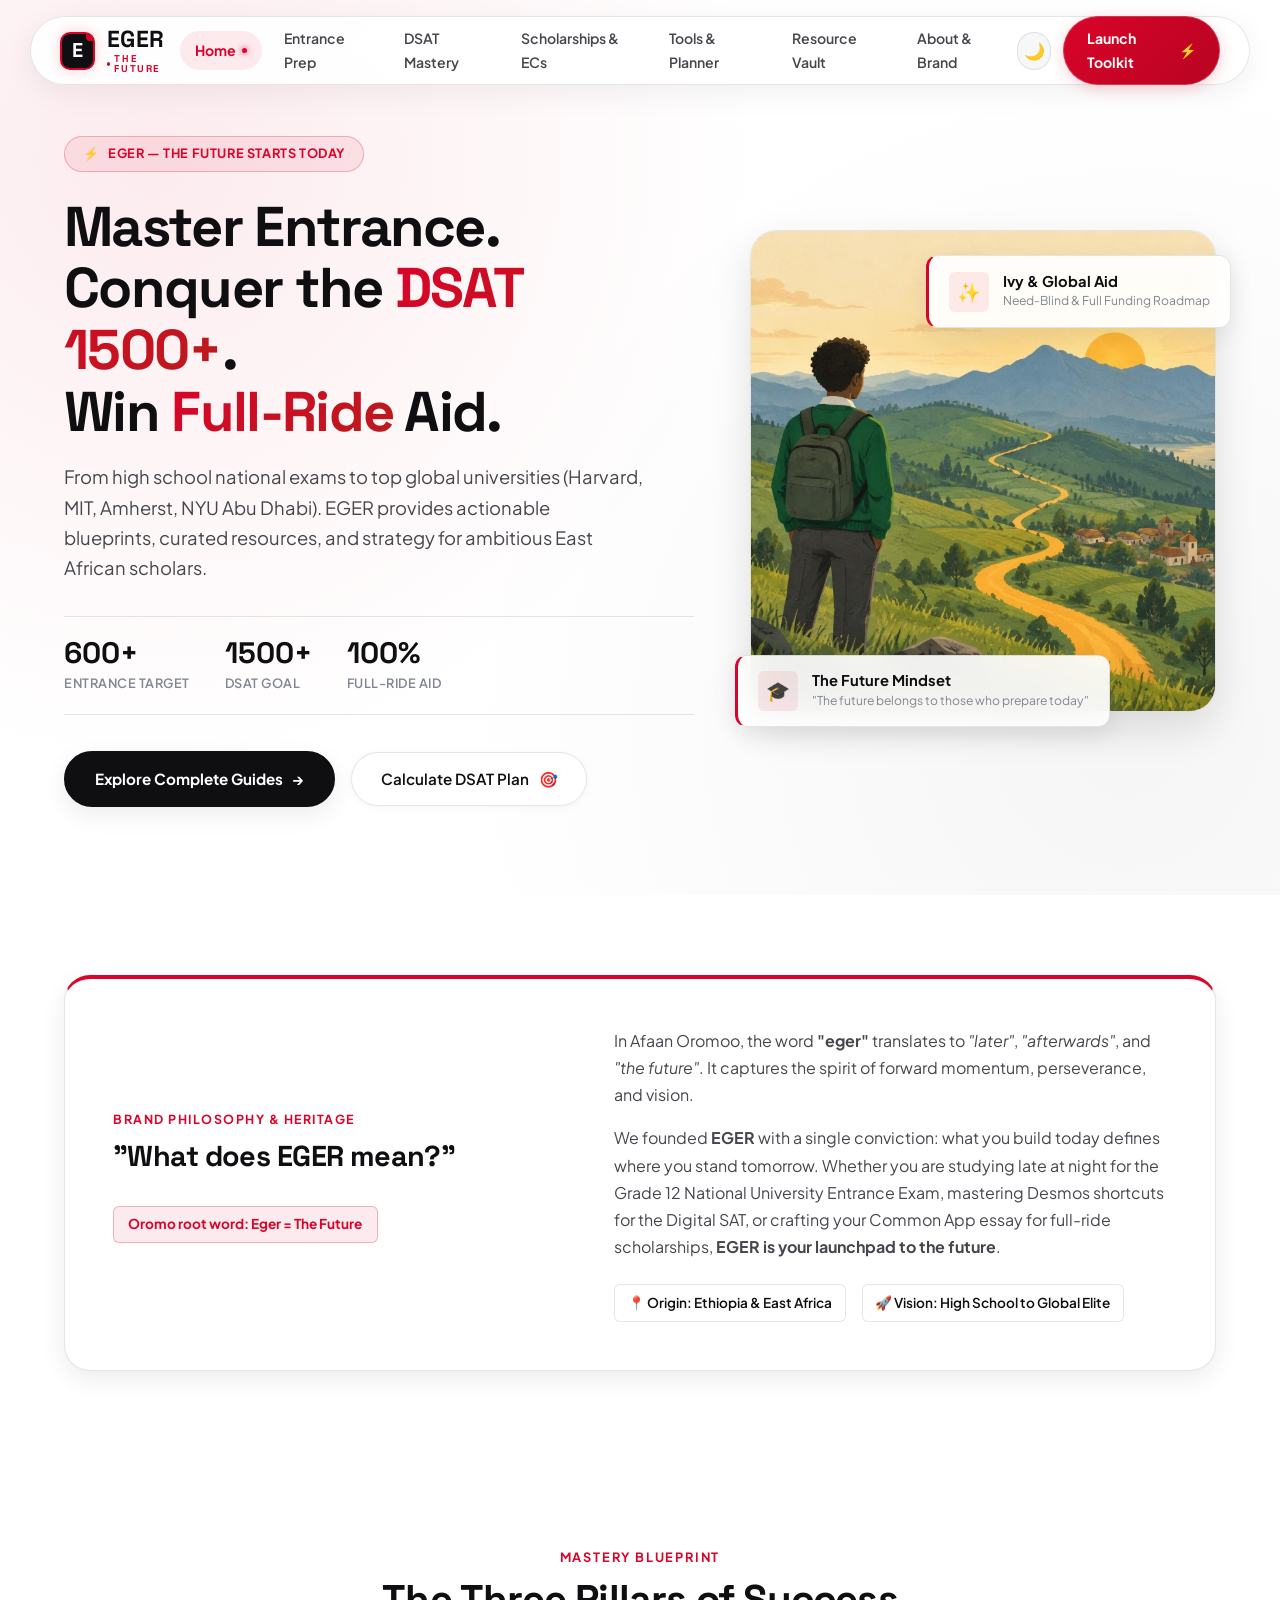
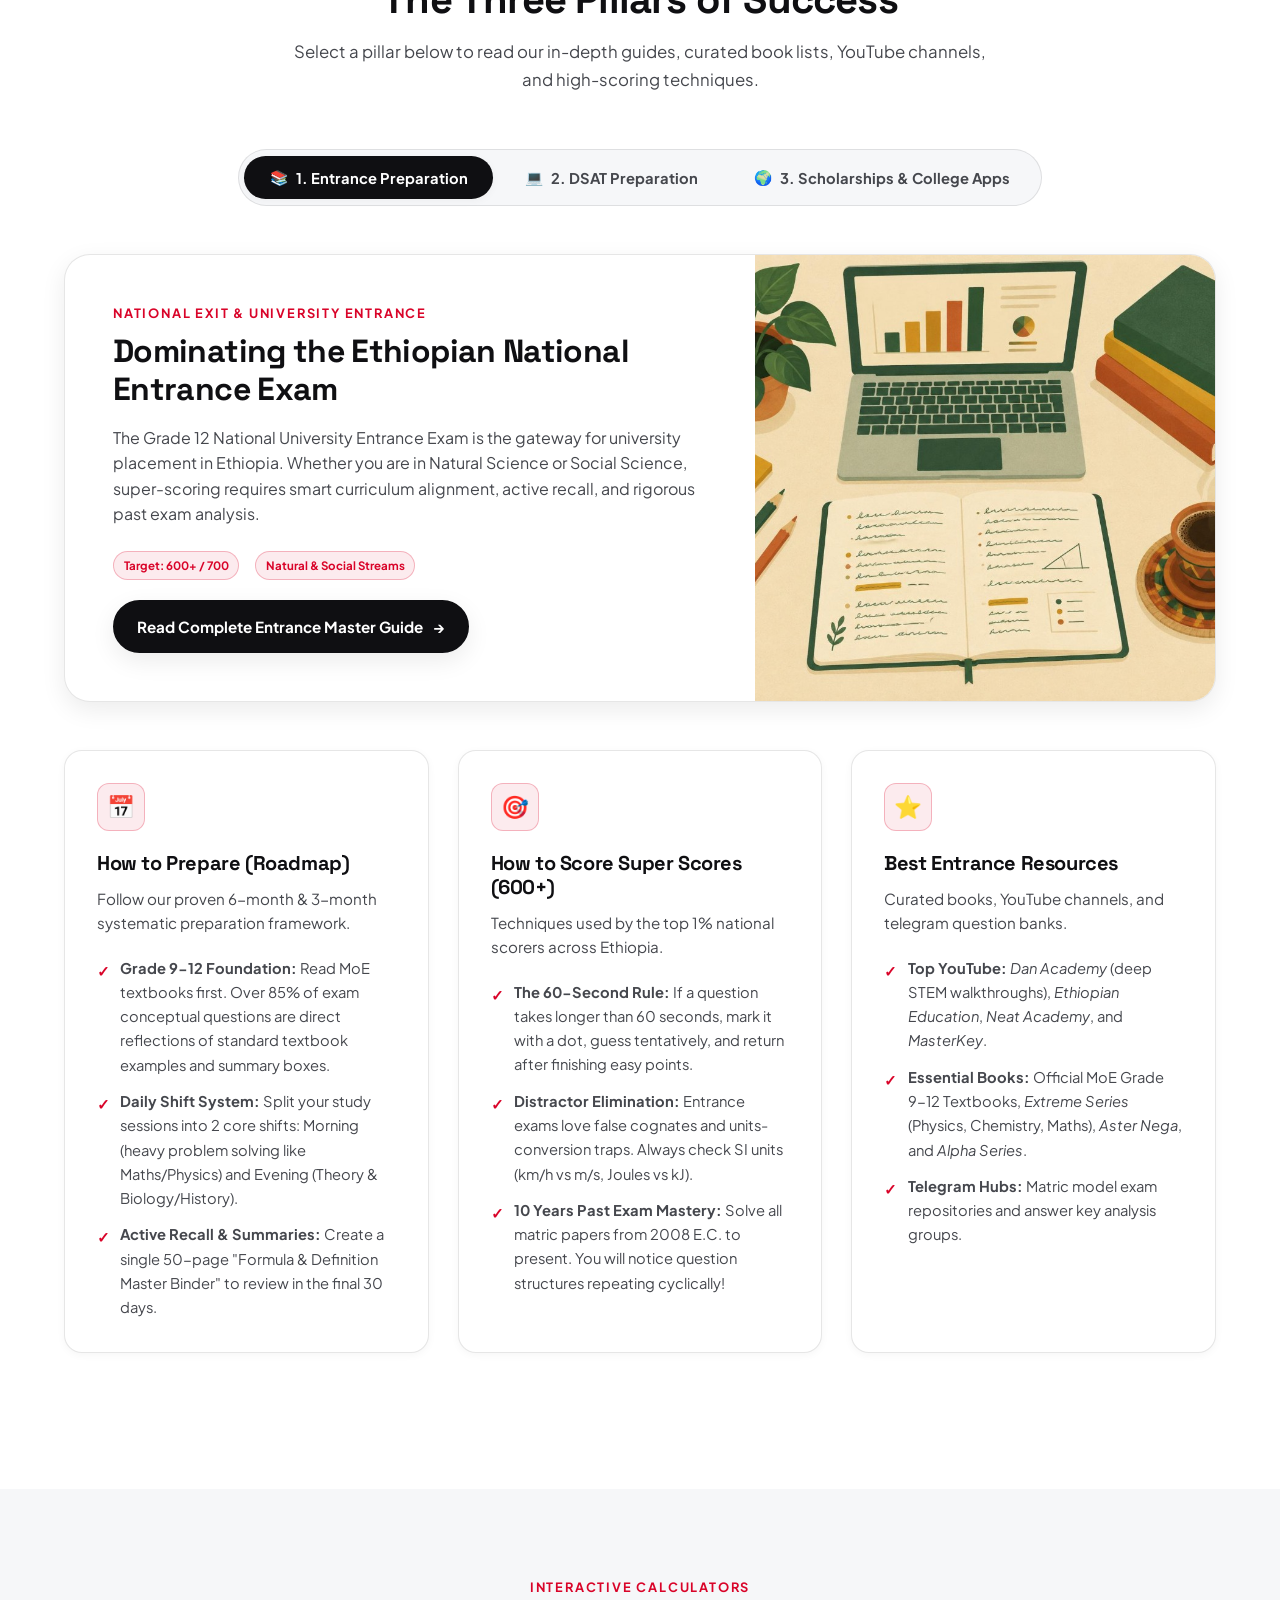
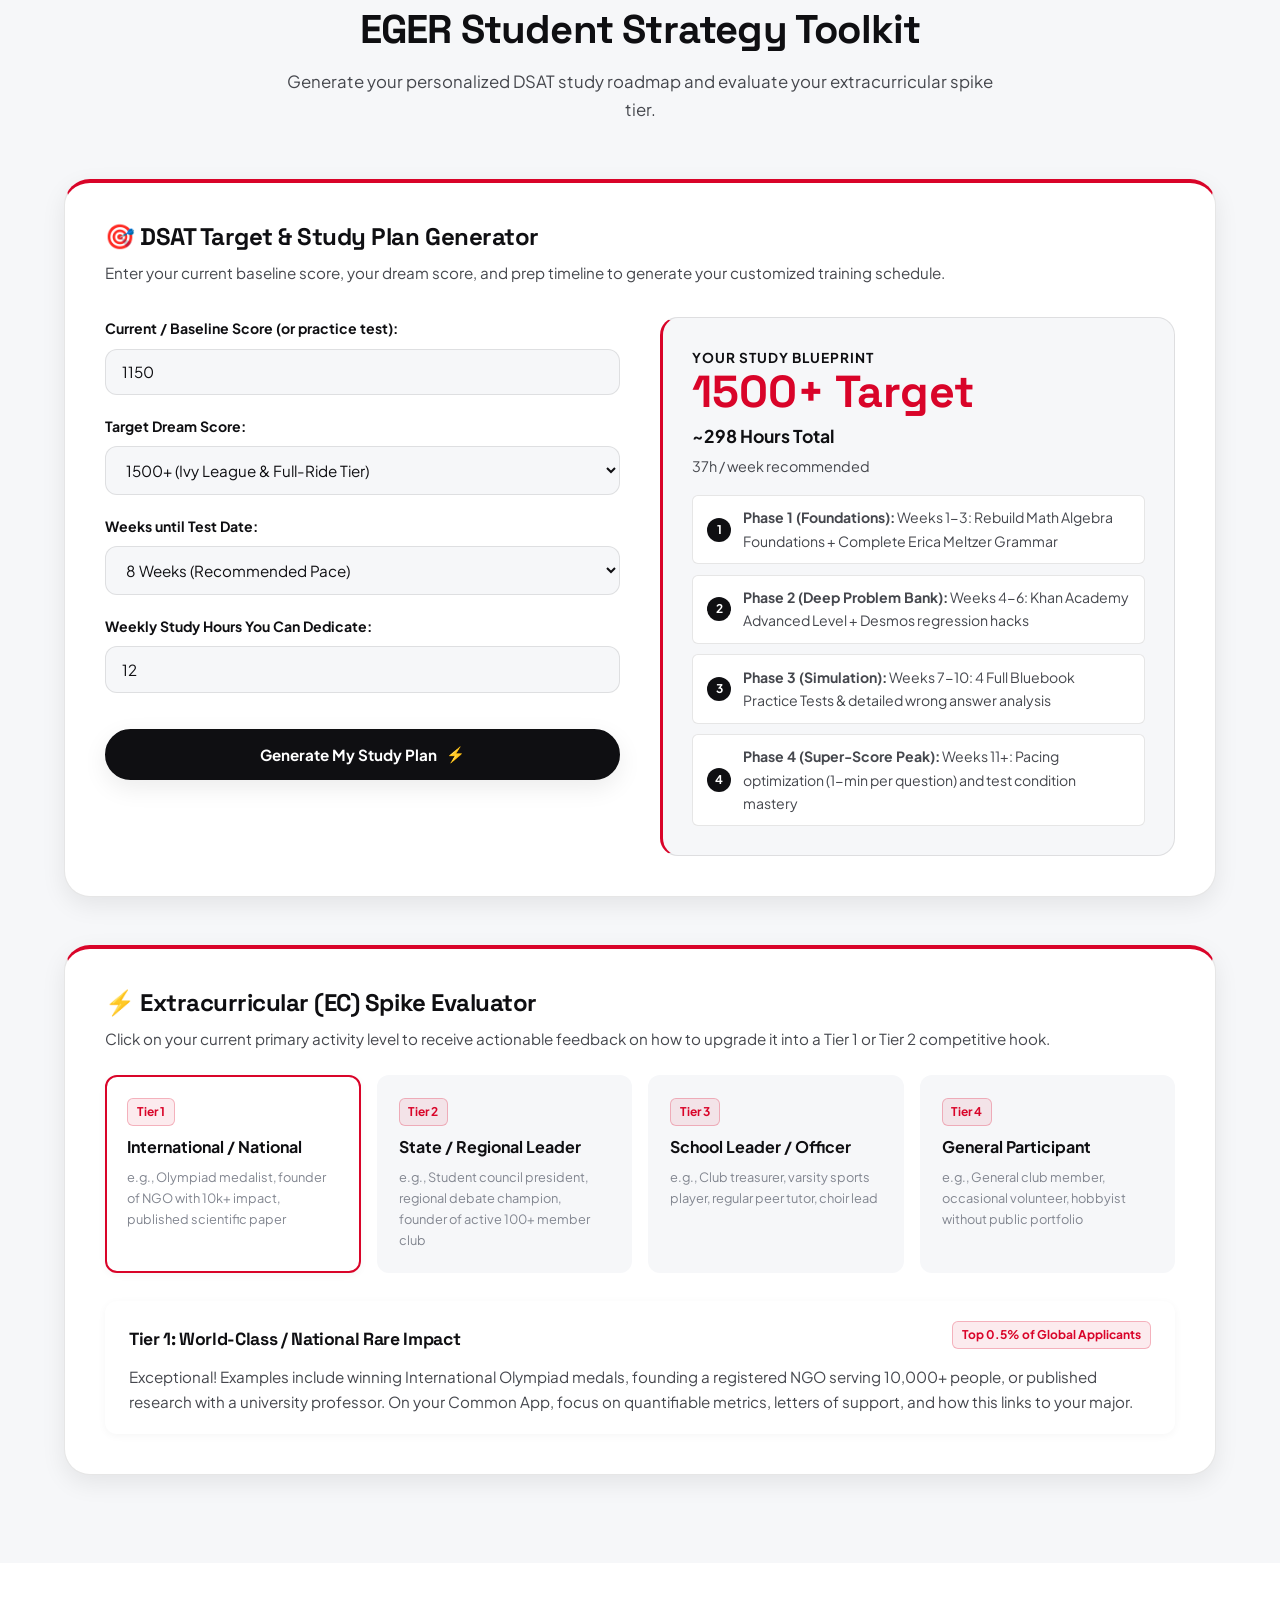
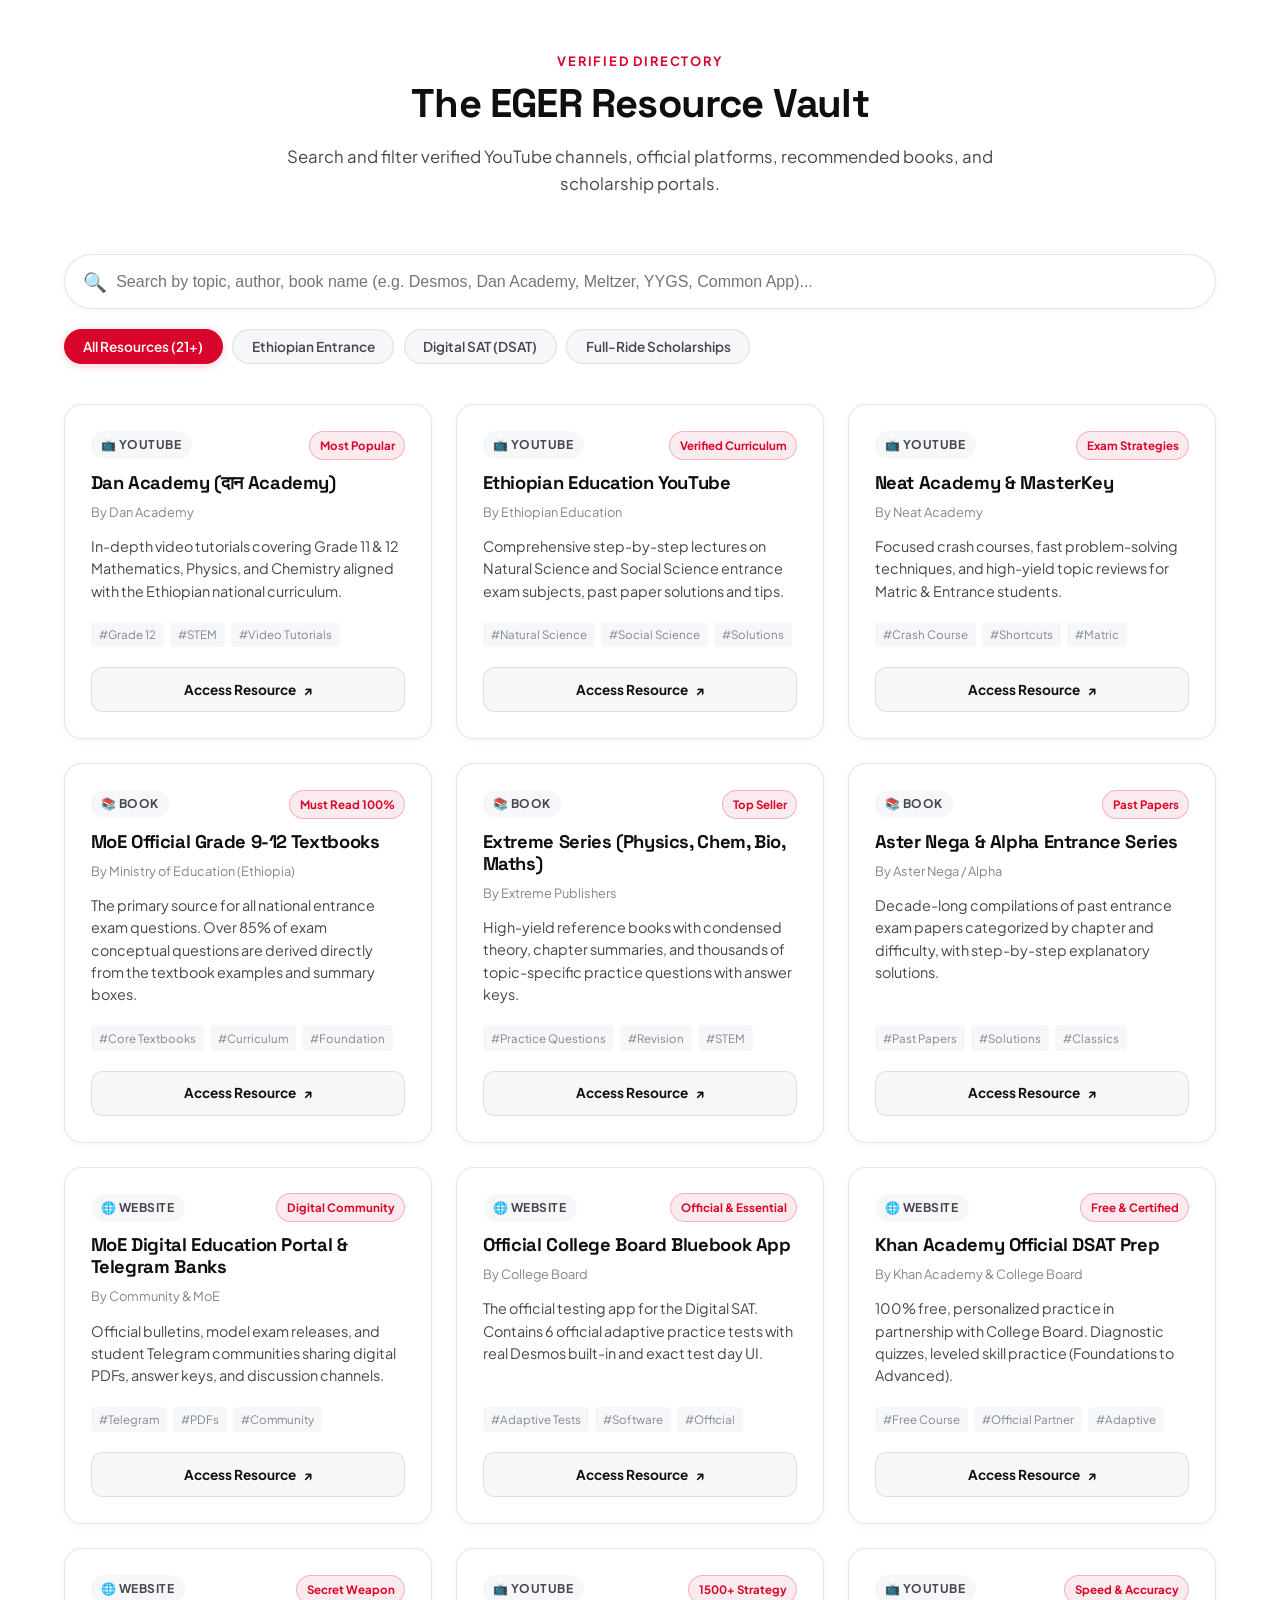
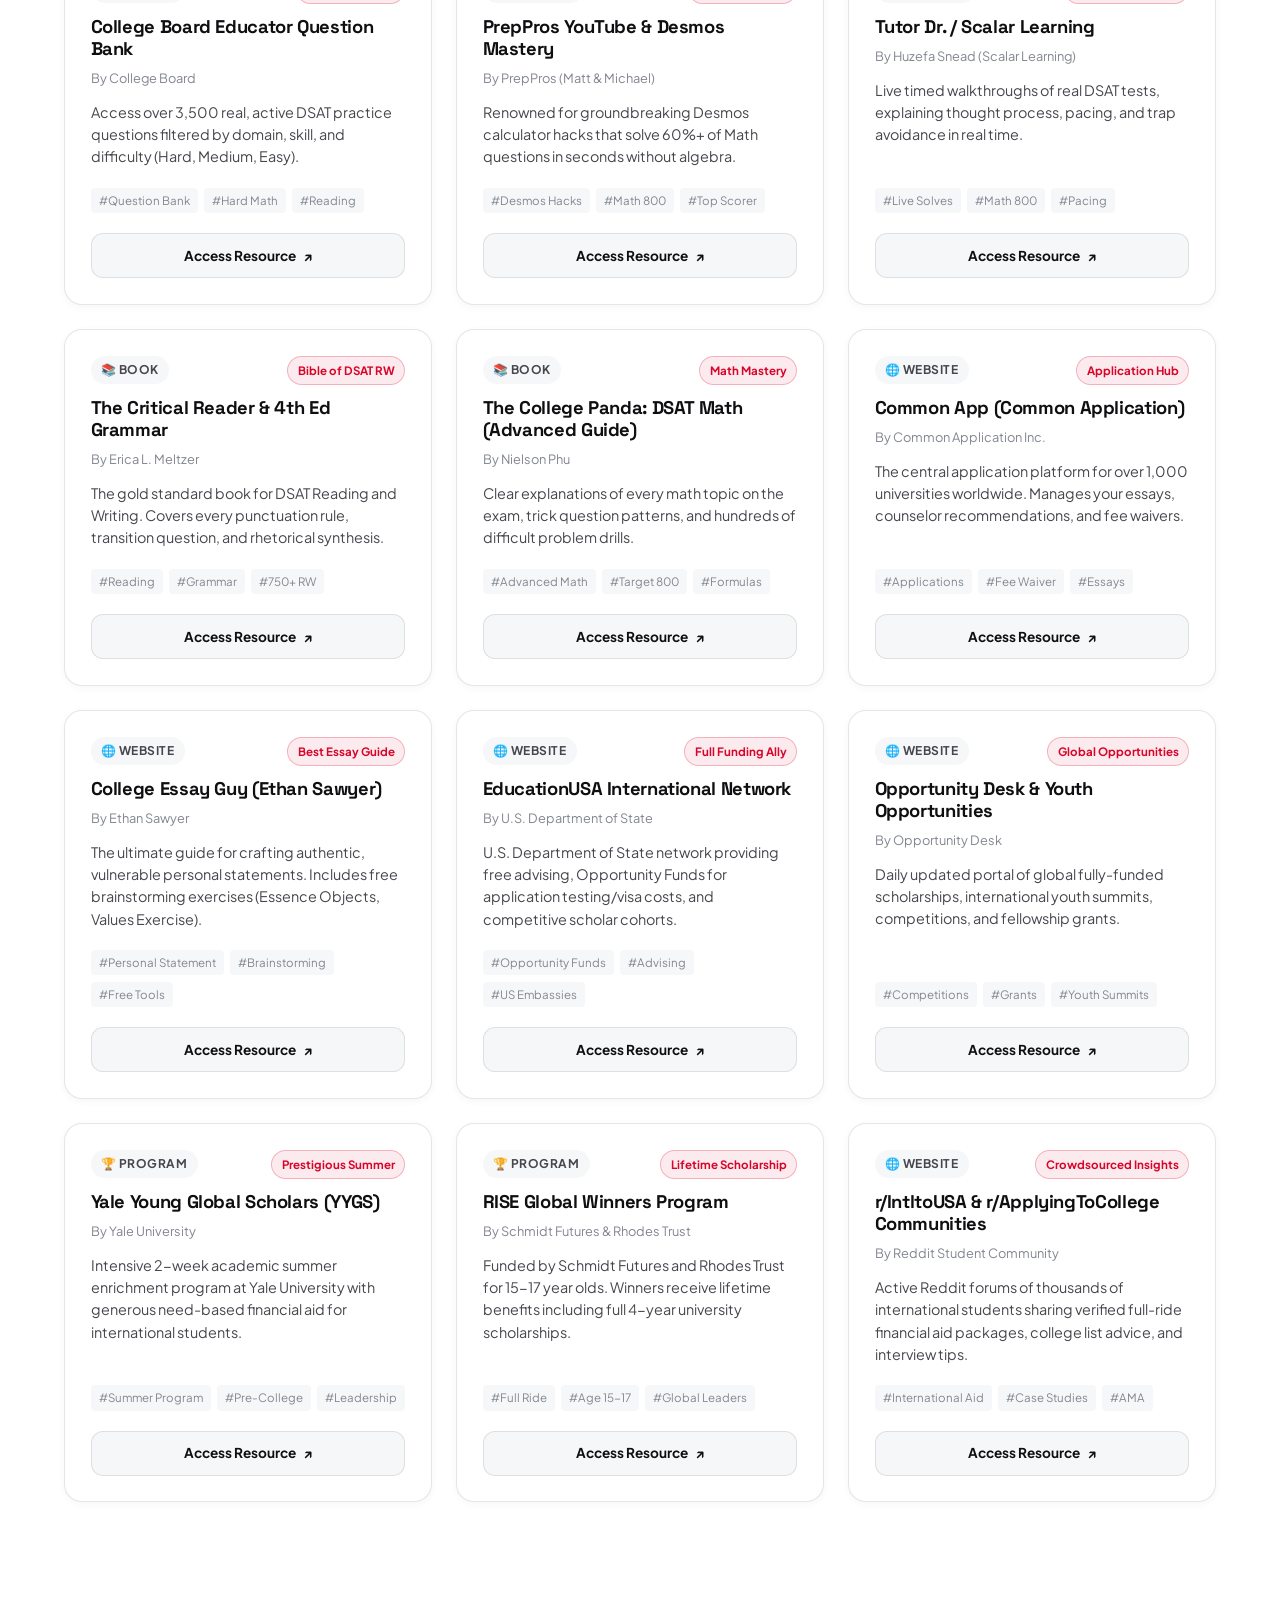
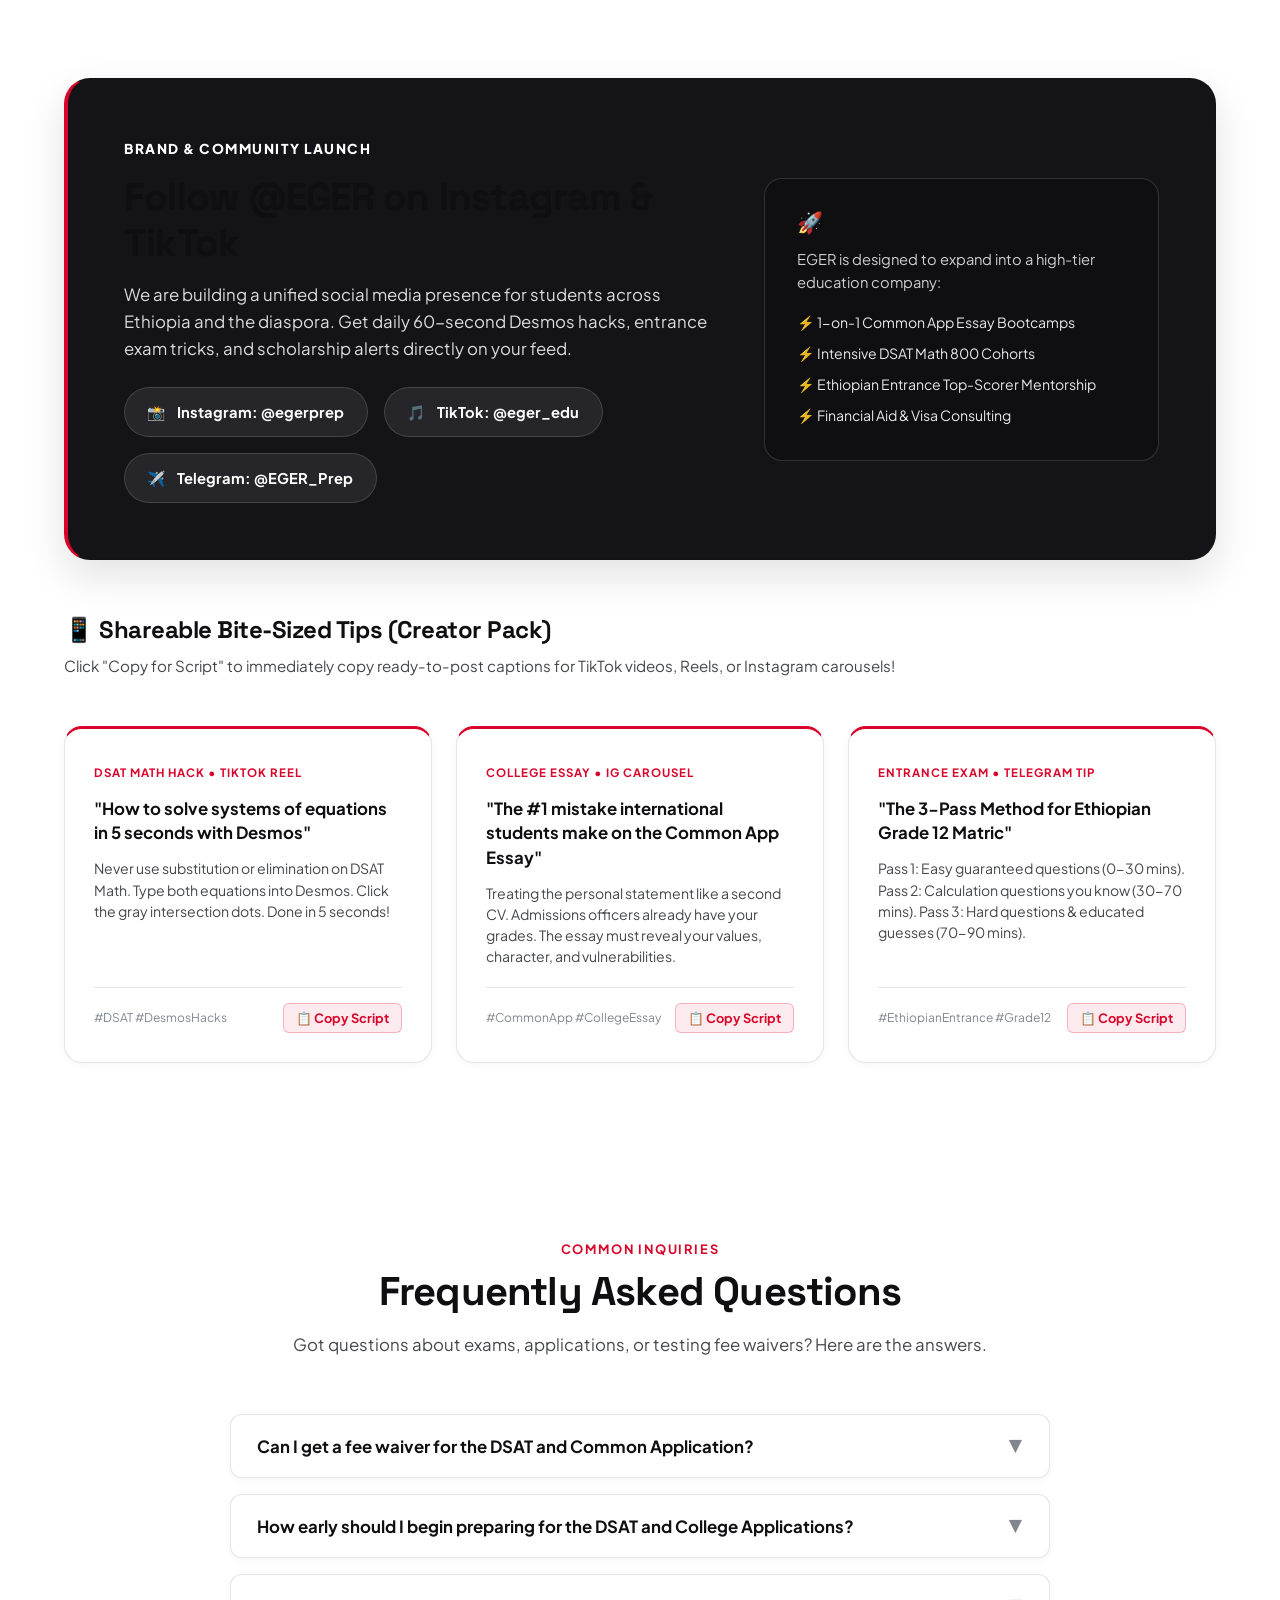
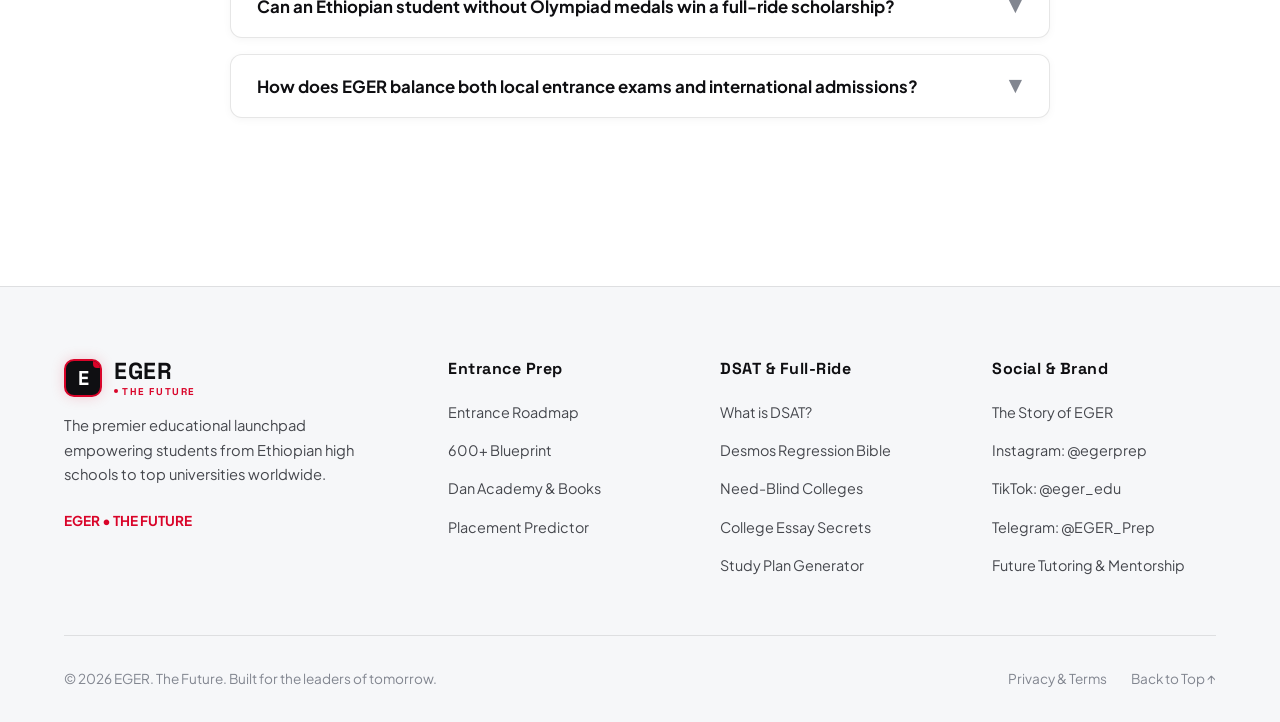
==== commit 1277f7a3: "Audit & polish: Add privacy.html, fix all footer links, add quiz retry & community form feedback" ====
--- a/index.html
+++ b/index.html
@@ -814,20 +814,20 @@
         <div>
           <h4 class="footer-heading">Entrance Prep</h4>
           <ul class="footer-links">
-            <li><a href="#entrance-pillar">Roadmap & Daily Routine</a></li>
-            <li><a href="#entrance-pillar">600+ Super-Score Blueprint</a></li>
-            <li><a href="#resource-vault">Extreme Series & MoE Books</a></li>
-            <li><a href="#resource-vault">Dan Academy & YouTube</a></li>
+            <li><a href="entrance.html">Entrance Roadmap</a></li>
+            <li><a href="entrance.html#super-scores">600+ Blueprint</a></li>
+            <li><a href="entrance.html#curated-resources">Dan Academy & Books</a></li>
+            <li><a href="entrance.html#placement-predictor">Placement Predictor</a></li>
           </ul>
         </div>
 
         <div>
           <h4 class="footer-heading">DSAT & Full-Ride</h4>
           <ul class="footer-links">
-            <li><a href="#dsat-pillar">What is DSAT?</a></li>
-            <li><a href="#dsat-pillar">Desmos Regression Tricks</a></li>
-            <li><a href="#scholarship-pillar">Need-Blind Universities</a></li>
-            <li><a href="#scholarship-pillar">Common App Personal Statement</a></li>
+            <li><a href="dsat.html">What is DSAT?</a></li>
+            <li><a href="dsat.html#desmos-bible">Desmos Regression Bible</a></li>
+            <li><a href="scholarships.html#full-ride">Need-Blind Colleges</a></li>
+            <li><a href="scholarships.html#college-essays">College Essay Secrets</a></li>
             <li><a href="#interactive-tools">Study Plan Generator</a></li>
           </ul>
         </div>
@@ -835,10 +835,11 @@
         <div>
           <h4 class="footer-heading">Social & Brand</h4>
           <ul class="footer-links">
+            <li><a href="about.html">The Story of EGER</a></li>
             <li><a href="https://instagram.com" target="_blank" rel="noopener">Instagram: @egerprep</a></li>
             <li><a href="https://tiktok.com" target="_blank" rel="noopener">TikTok: @eger_edu</a></li>
             <li><a href="https://telegram.org" target="_blank" rel="noopener">Telegram: @EGER_Prep</a></li>
-            <li><a href="#social-brand">Future Tutoring & Mentorship</a></li>
+            <li><a href="about.html#mentorship-form">Future Tutoring & Mentorship</a></li>
           </ul>
         </div>
       </div>
@@ -848,8 +849,7 @@
           © 2026 EGER. The Future. Built for the leaders of tomorrow.
         </div>
         <div style="display: flex; gap: 1.5rem;">
-          <a href="#">Privacy</a>
-          <a href="#">Terms</a>
+          <a href="privacy.html">Privacy & Terms</a>
           <a href="#topNav">Back to Top ↑</a>
         </div>
       </div>
--- a/css/style.css
+++ b/css/style.css
@@ -158,53 +158,81 @@
   position: relative;
 }
 
-/* --- Top Navigation Header --- */
+/* --- Top Navigation Header (Floating Island / Modern Pill Navbar) --- */
 .header-nav {
   position: fixed;
-  top: 0;
+  top: 1rem;
   left: 0;
   right: 0;
   z-index: 1000;
+  max-width: 1220px;
+  width: calc(100% - 2rem);
+  margin: 0 auto;
+  border-radius: var(--radius-full);
   background: var(--bg-glass);
-  backdrop-filter: blur(16px);
-  -webkit-backdrop-filter: blur(16px);
-  border-bottom: 1px solid var(--border-light);
-  transition: background-color var(--transition-base), border-color var(--transition-base);
+  backdrop-filter: blur(24px);
+  -webkit-backdrop-filter: blur(24px);
+  border: 1px solid var(--border-light);
+  box-shadow: 0 8px 30px rgba(15, 15, 18, 0.06);
+  transition: all var(--transition-base);
+}
+
+[data-theme="dark"] .header-nav {
+  background: rgba(14, 14, 18, 0.88);
+  box-shadow: 0 8px 32px rgba(0, 0, 0, 0.55), 0 0 0 1px rgba(255, 255, 255, 0.07);
+}
+
+.header-nav.scrolled {
+  top: 0.6rem;
+  box-shadow: 0 12px 36px rgba(15, 15, 18, 0.12), 0 0 20px var(--brand-red-glow);
+  border-color: var(--brand-red-border);
 }
 
 .nav-inner {
   display: flex;
   align-items: center;
   justify-content: space-between;
-  height: 4.5rem;
+  height: 4.2rem;
+  padding: 0 1.25rem;
 }
 
 .brand-logo {
   display: flex;
   align-items: center;
-  gap: 0.8rem;
+  gap: 0.75rem;
+  transition: transform var(--transition-fast);
+}
+
+.brand-logo:hover {
+  transform: translateY(-1px);
 }
 
 .logo-badge {
-  width: 40px;
-  height: 40px;
+  width: 38px;
+  height: 38px;
   background: var(--brand-black);
   color: #FFFFFF;
-  border-radius: var(--radius-sm);
+  border-radius: 10px;
   display: flex;
   align-items: center;
   justify-content: center;
   font-family: var(--font-heading);
   font-weight: 700;
-  font-size: 1.3rem;
+  font-size: 1.25rem;
   border: 2px solid var(--brand-red);
   box-shadow: 0 0 14px var(--brand-red-glow);
   position: relative;
   overflow: hidden;
+  transition: transform var(--transition-fast), box-shadow var(--transition-fast);
+}
+
+.brand-logo:hover .logo-badge {
+  transform: scale(1.05) rotate(3deg);
+  box-shadow: 0 0 20px var(--brand-red);
 }
 
 [data-theme="dark"] .logo-badge {
-  background: #111114;
+  background: #111115;
   color: #FFFFFF;
 }
 
@@ -213,15 +241,15 @@
   position: absolute;
   top: 0;
   right: 0;
-  width: 8px;
-  height: 8px;
+  width: 7px;
+  height: 7px;
   background: var(--brand-red);
   border-radius: 0 0 0 4px;
 }
 
 .logo-text {
   font-family: var(--font-heading);
-  font-size: 1.5rem;
+  font-size: 1.45rem;
   font-weight: 700;
   letter-spacing: 0.5px;
   display: flex;
@@ -230,44 +258,83 @@
 }
 
 .logo-tagline {
-  font-size: 0.65rem;
-  font-weight: 700;
-  color: var(--brand-red);
-  letter-spacing: 1.8px;
+  font-size: 0.62rem;
+  font-weight: 700;
+  color: var(--brand-red);
+  letter-spacing: 1.6px;
   text-transform: uppercase;
   margin-top: 3px;
-}
-
+  display: flex;
+  align-items: center;
+  gap: 4px;
+}
+
+.logo-tagline::before {
+  content: "";
+  display: inline-block;
+  width: 4px;
+  height: 4px;
+  border-radius: 50%;
+  background: var(--brand-red);
+}
+
+/* Nav Links - Interactive Pill Style */
 .nav-links {
   display: flex;
   align-items: center;
-  gap: 1.75rem;
+  gap: 0.4rem;
   list-style: none;
+}
+
+.nav-links li {
+  display: flex;
+  align-items: center;
 }
 
 .nav-links a {
   font-weight: 600;
-  font-size: 0.92rem;
-  color: var(--text-secondary);
-  transition: color var(--transition-fast);
+  font-size: 0.88rem;
+  color: var(--text-secondary);
+  transition: all 0.22s cubic-bezier(0.16, 1, 0.3, 1);
+  padding: 0.5rem 0.95rem;
+  border-radius: var(--radius-full);
+  display: inline-flex;
+  align-items: center;
+  gap: 0.35rem;
   position: relative;
-  padding: 0.35rem 0;
-}
-
-.nav-links a:hover,
+}
+
+.nav-links a:hover {
+  color: var(--brand-red);
+  background: var(--brand-red-soft);
+  transform: translateY(-1px);
+}
+
 .nav-links a.active {
   color: var(--brand-red);
+  background: var(--brand-red-soft);
+  font-weight: 700;
+}
+
+.nav-links a.active::after {
+  content: "";
+  display: inline-block;
+  width: 5px;
+  height: 5px;
+  border-radius: 50%;
+  background: var(--brand-red);
+  box-shadow: 0 0 6px var(--brand-red);
 }
 
 .nav-actions {
   display: flex;
   align-items: center;
-  gap: 1rem;
+  gap: 0.75rem;
 }
 
 .btn-theme-toggle {
-  width: 40px;
-  height: 40px;
+  width: 38px;
+  height: 38px;
   border-radius: var(--radius-full);
   display: flex;
   align-items: center;
@@ -275,40 +342,69 @@
   background: var(--bg-secondary);
   border: 1px solid var(--border-light);
   color: var(--text-primary);
-  font-size: 1.1rem;
-  transition: transform var(--transition-fast), border-color var(--transition-fast);
+  font-size: 1.05rem;
+  transition: all var(--transition-fast);
 }
 
 .btn-theme-toggle:hover {
-  transform: scale(1.05);
+  transform: scale(1.08) rotate(15deg);
   border-color: var(--brand-red);
-}
-
+  background: var(--brand-red-soft);
+  color: var(--brand-red);
+}
+
+/* Shimmering High-Octane CTA Button */
 .btn-nav-cta {
-  background: var(--brand-red);
+  position: relative;
+  overflow: hidden;
+  background: linear-gradient(135deg, var(--brand-red) 0%, #b80422 100%);
   color: #FFFFFF;
-  padding: 0.6rem 1.3rem;
+  padding: 0.65rem 1.4rem;
   border-radius: var(--radius-full);
-  font-weight: 600;
+  font-weight: 700;
   font-size: 0.88rem;
   display: inline-flex;
   align-items: center;
   gap: 0.45rem;
-  box-shadow: 0 4px 14px var(--brand-red-glow);
-  transition: transform var(--transition-fast), background-color var(--transition-fast), box-shadow var(--transition-fast);
+  box-shadow: 0 4px 16px var(--brand-red-glow);
+  transition: all 0.3s cubic-bezier(0.16, 1, 0.3, 1);
+  border: 1px solid rgba(255, 255, 255, 0.2);
+}
+
+.btn-nav-cta::before {
+  content: "";
+  position: absolute;
+  top: -50%;
+  left: -60%;
+  width: 220%;
+  height: 200%;
+  background: linear-gradient(60deg, transparent 40%, rgba(255, 255, 255, 0.3) 50%, transparent 60%);
+  transform: rotate(25deg) translateX(-100%);
+  transition: transform 0.65s ease;
+}
+
+.btn-nav-cta:hover::before {
+  transform: rotate(25deg) translateX(100%);
 }
 
 .btn-nav-cta:hover {
   background: var(--brand-red-hover);
-  transform: translateY(-2px);
-  box-shadow: 0 6px 20px var(--brand-red-glow);
+  transform: translateY(-2px) scale(1.02);
+  box-shadow: 0 8px 25px var(--brand-red-glow);
 }
 
 .menu-toggle {
   display: none;
-  font-size: 1.5rem;
+  font-size: 1.4rem;
   color: var(--text-primary);
-  padding: 0.5rem;
+  padding: 0.4rem;
+  border-radius: var(--radius-sm);
+  transition: background-color var(--transition-fast);
+}
+
+.menu-toggle:hover {
+  background: var(--brand-red-soft);
+  color: var(--brand-red);
 }
 
 /* --- Hero Section --- */
@@ -1671,30 +1767,44 @@
   }
 }
 
-@media (max-width: 768px) {
+@media (max-width: 980px) {
   .menu-toggle {
-    display: block;
+    display: flex;
+    align-items: center;
+    justify-content: center;
   }
 
   .nav-links {
     position: fixed;
-    top: 4.5rem;
-    left: 0;
-    right: 0;
+    top: 5.6rem;
+    left: 1rem;
+    right: 1rem;
+    width: calc(100% - 2rem);
     background: var(--bg-card);
-    border-bottom: 1px solid var(--border-light);
+    border: 1px solid var(--border-light);
+    border-radius: var(--radius-xl);
     flex-direction: column;
-    padding: 1.5rem;
-    gap: 1rem;
-    box-shadow: var(--shadow-md);
-    transform: translateY(-120%);
+    padding: 1.25rem;
+    gap: 0.5rem;
+    box-shadow: 0 20px 50px rgba(0, 0, 0, 0.25);
+    transform: translateY(-20px) scale(0.96);
     opacity: 0;
-    transition: transform 0.3s ease, opacity 0.3s ease;
+    pointer-events: none;
+    transition: all 0.28s cubic-bezier(0.16, 1, 0.3, 1);
+    z-index: 999;
   }
 
   .nav-links.open {
-    transform: translateY(0);
+    transform: translateY(0) scale(1);
     opacity: 1;
+    pointer-events: auto;
+  }
+
+  .nav-links a {
+    width: 100%;
+    padding: 0.75rem 1.2rem;
+    font-size: 0.95rem;
+    border-radius: var(--radius-md);
   }
 
   .guide-grid-3,
@@ -1729,3 +1839,14 @@
     text-align: center;
   }
 }
+
+@keyframes fadeIn {
+  from {
+    opacity: 0;
+    transform: translateY(6px);
+  }
+  to {
+    opacity: 1;
+    transform: translateY(0);
+  }
+}
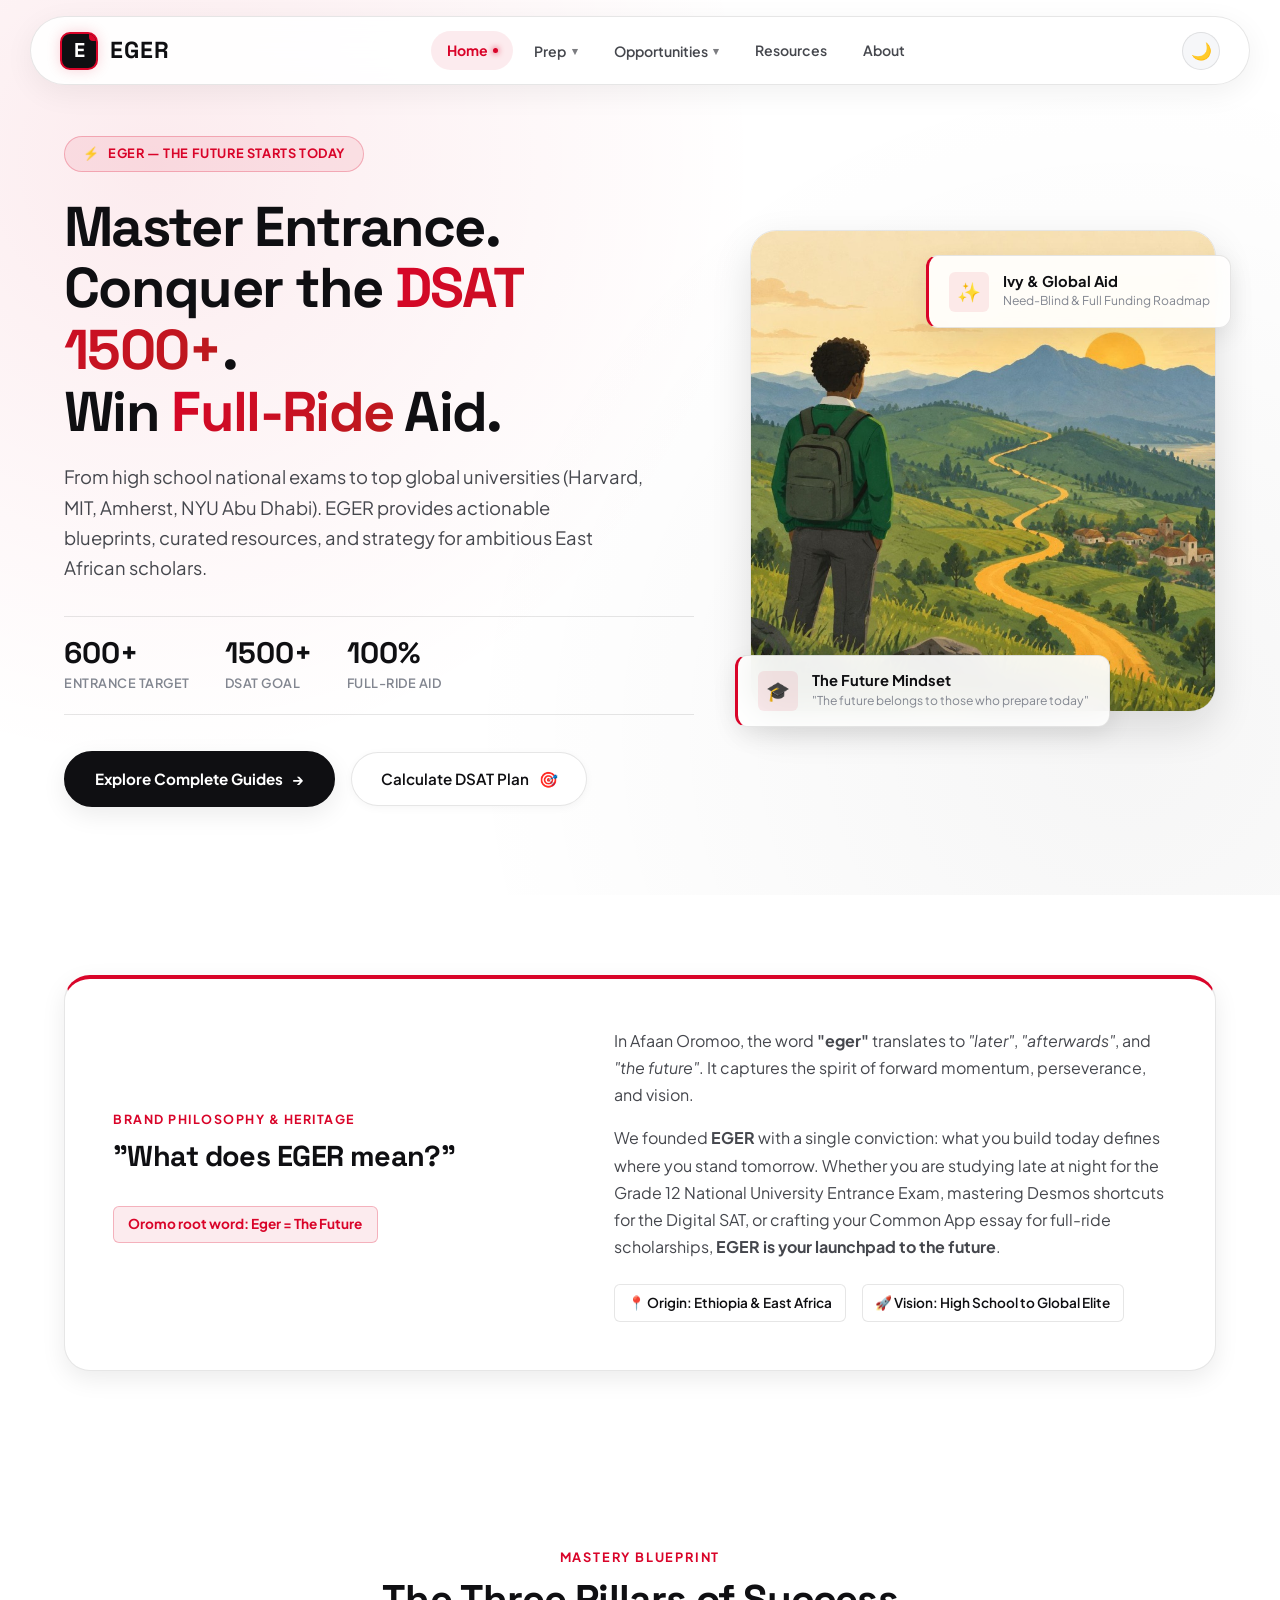
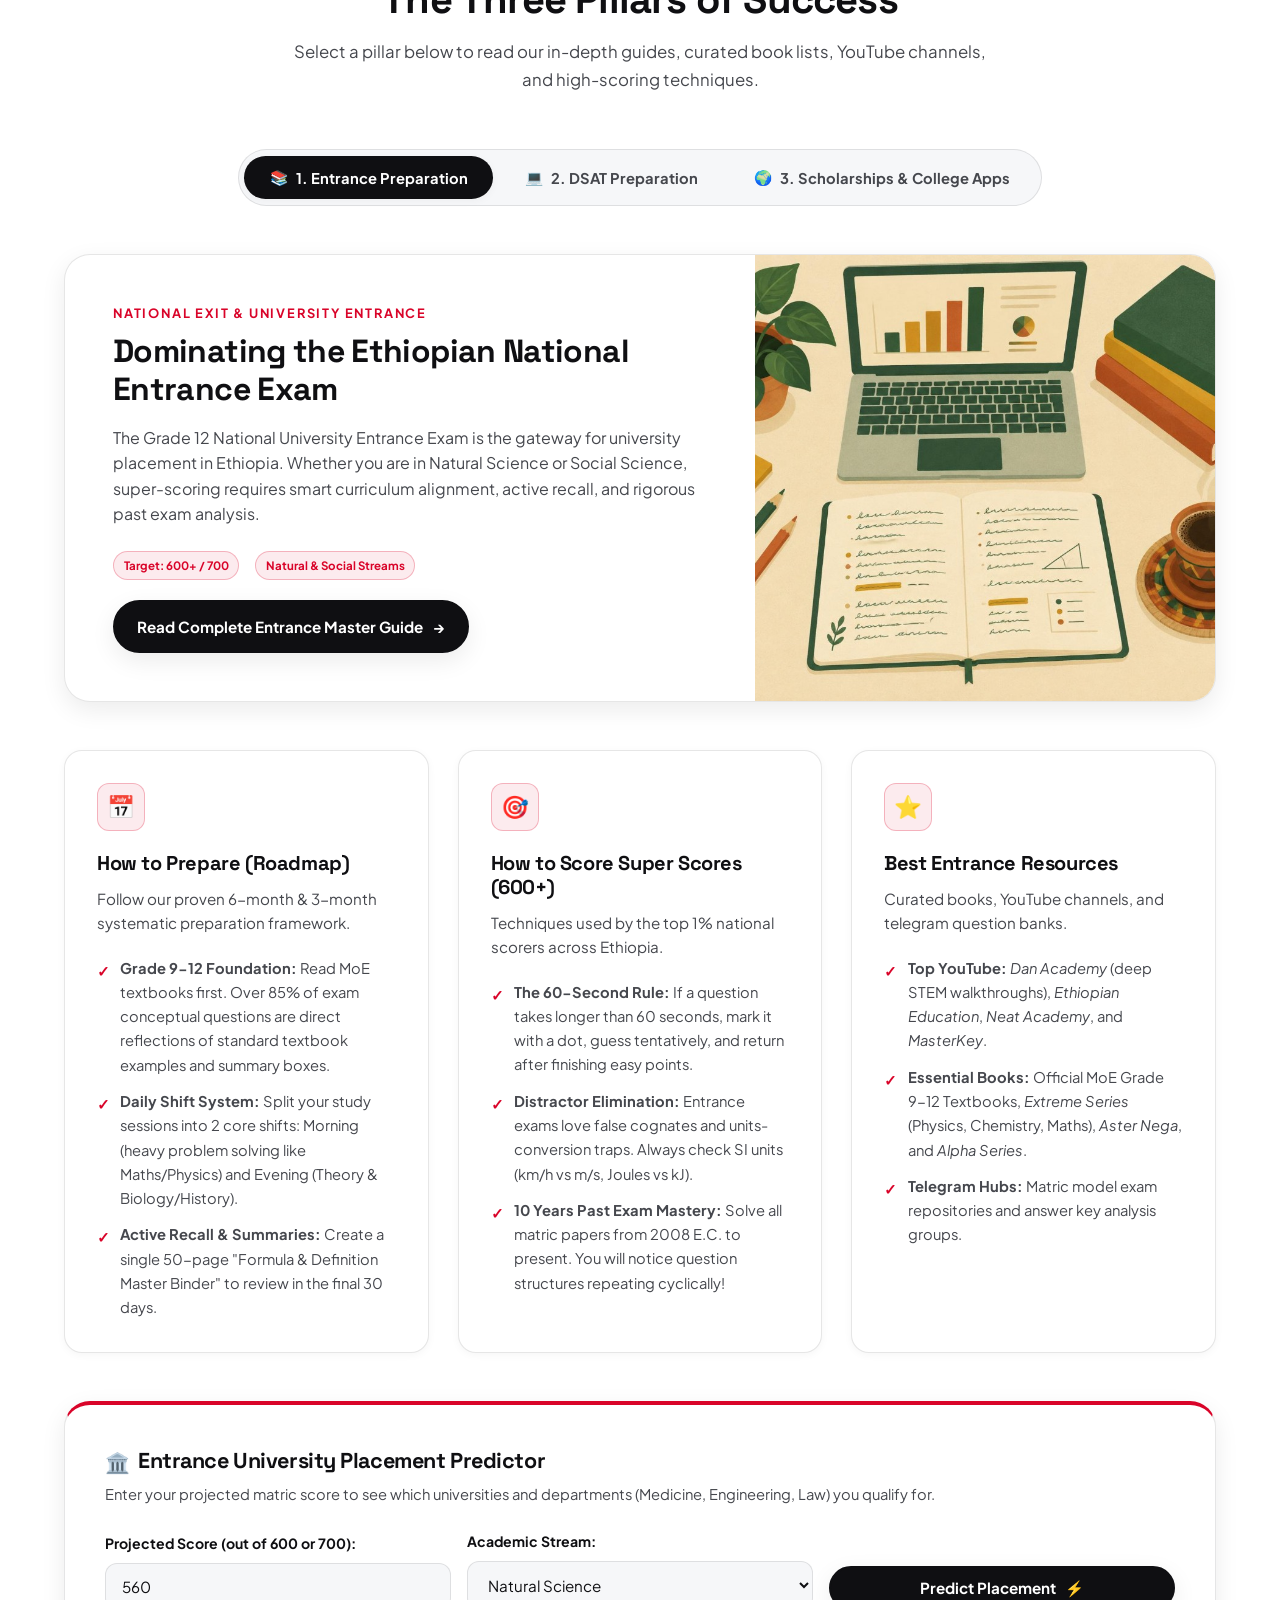
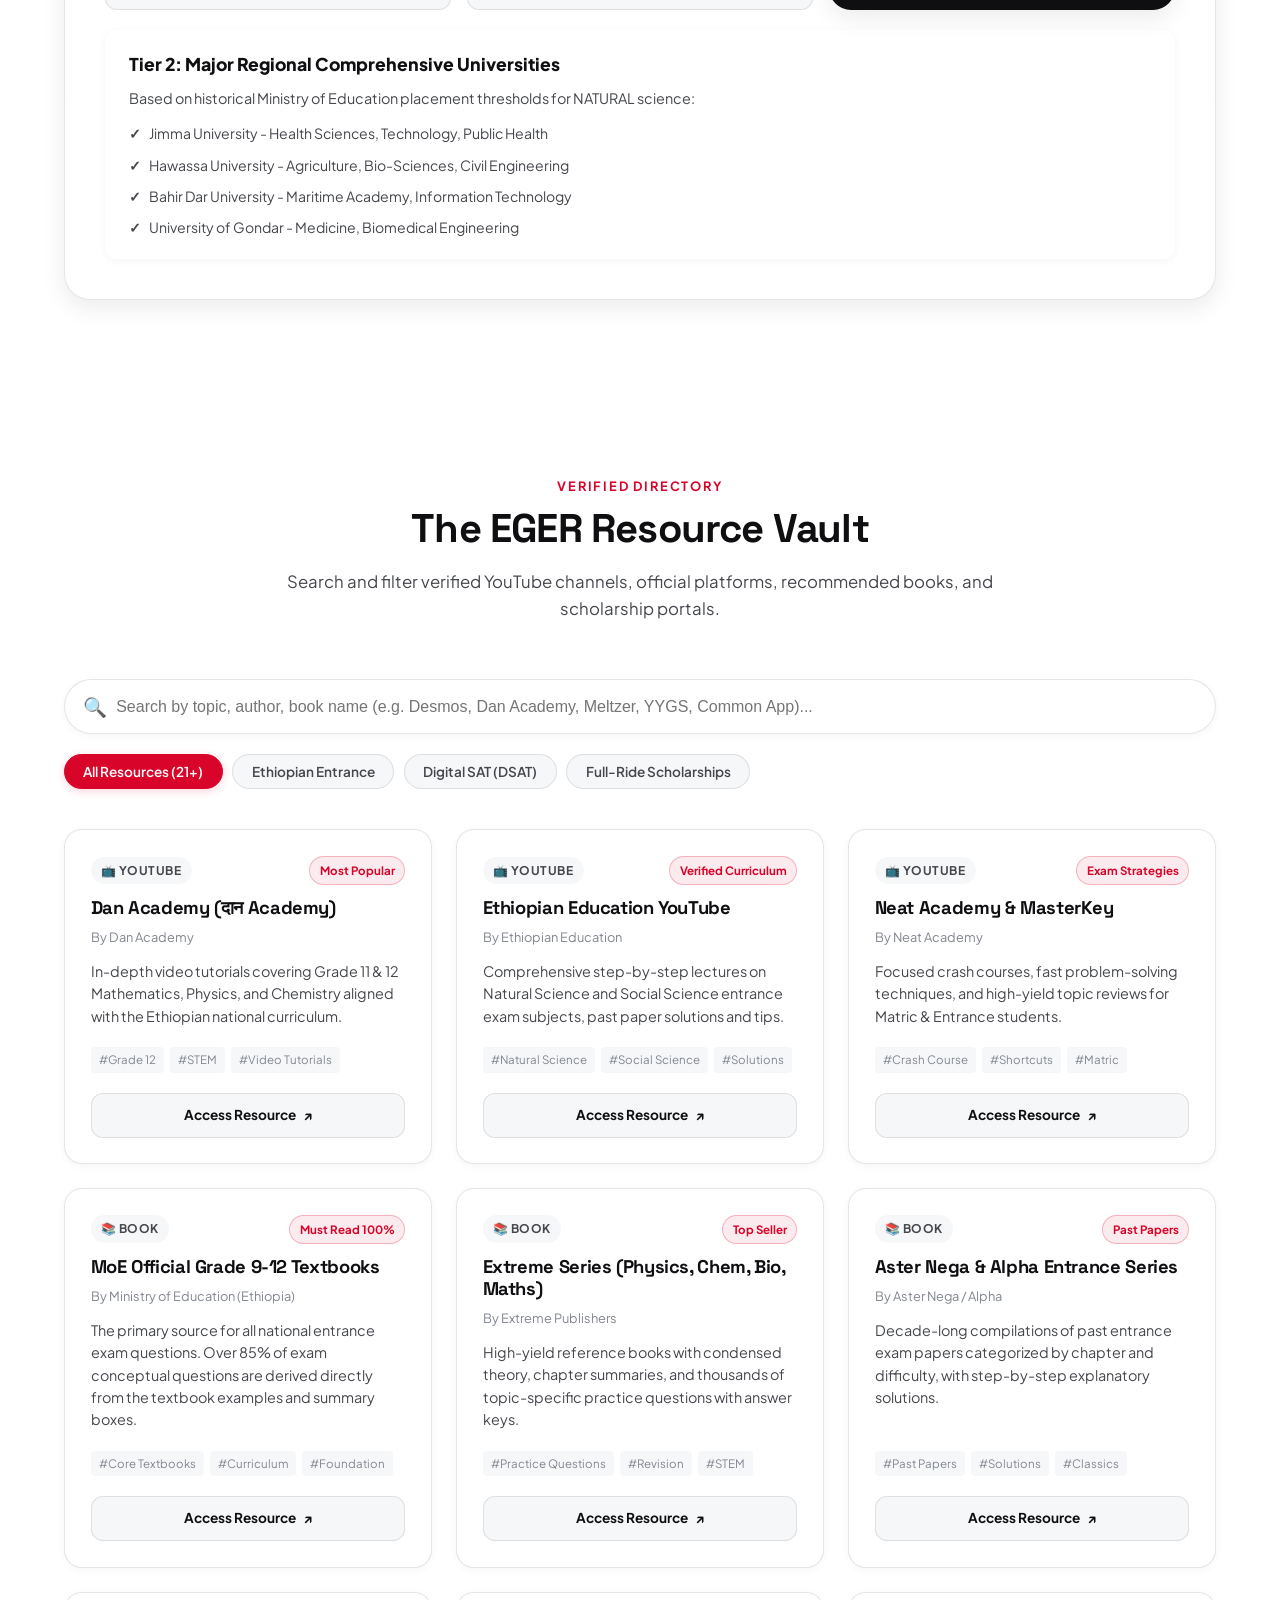
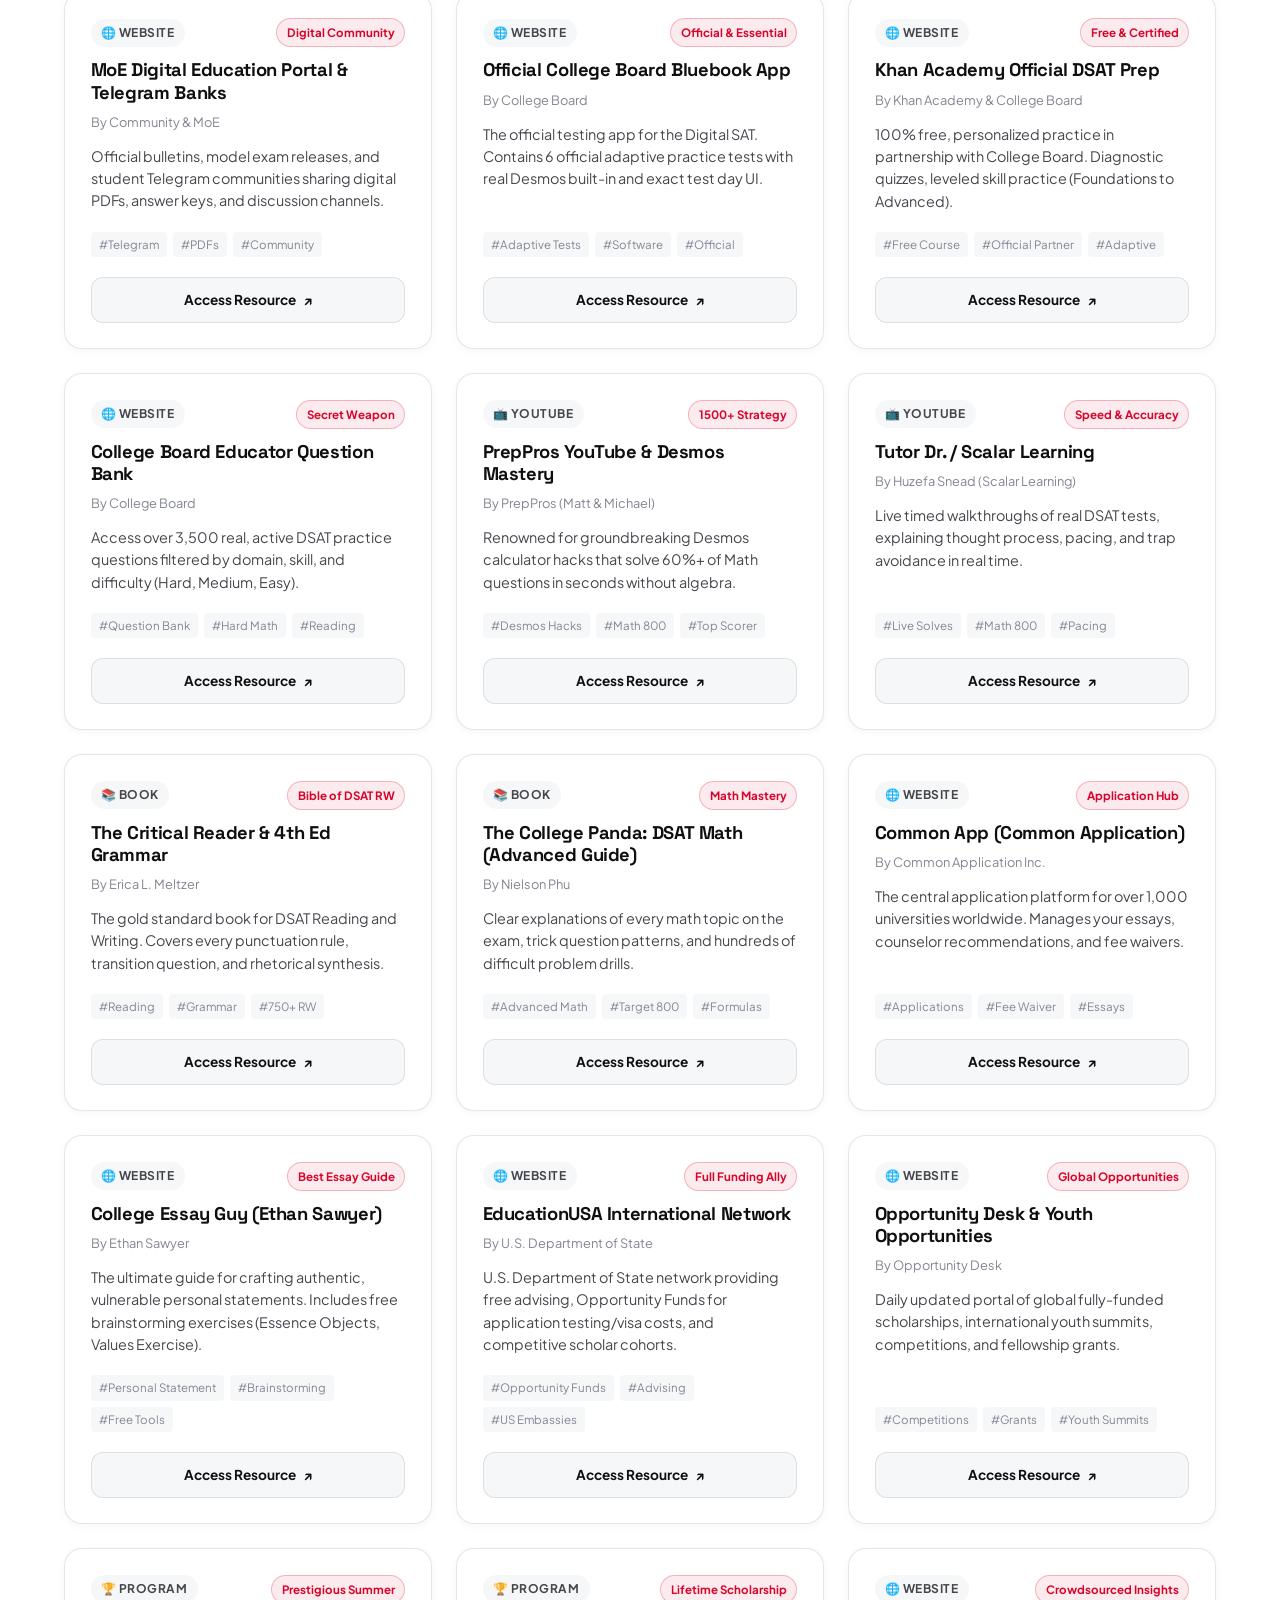
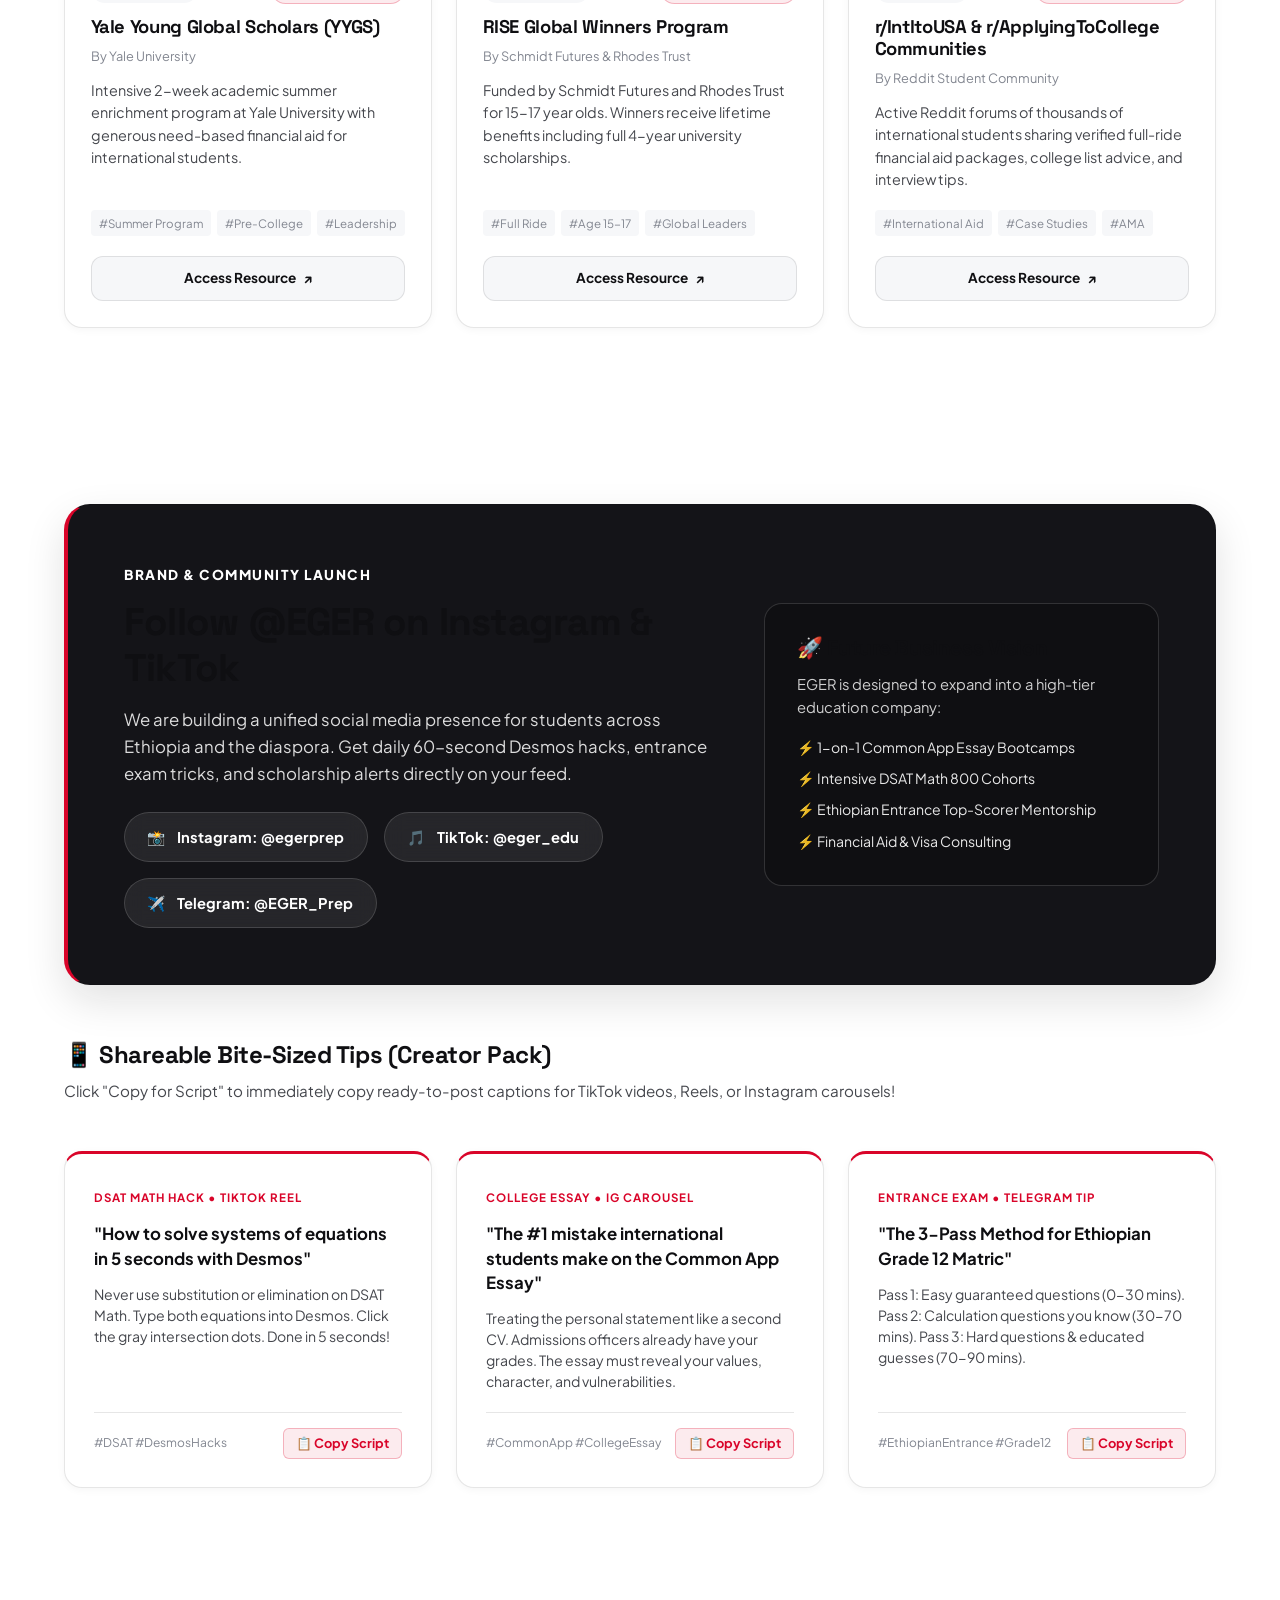
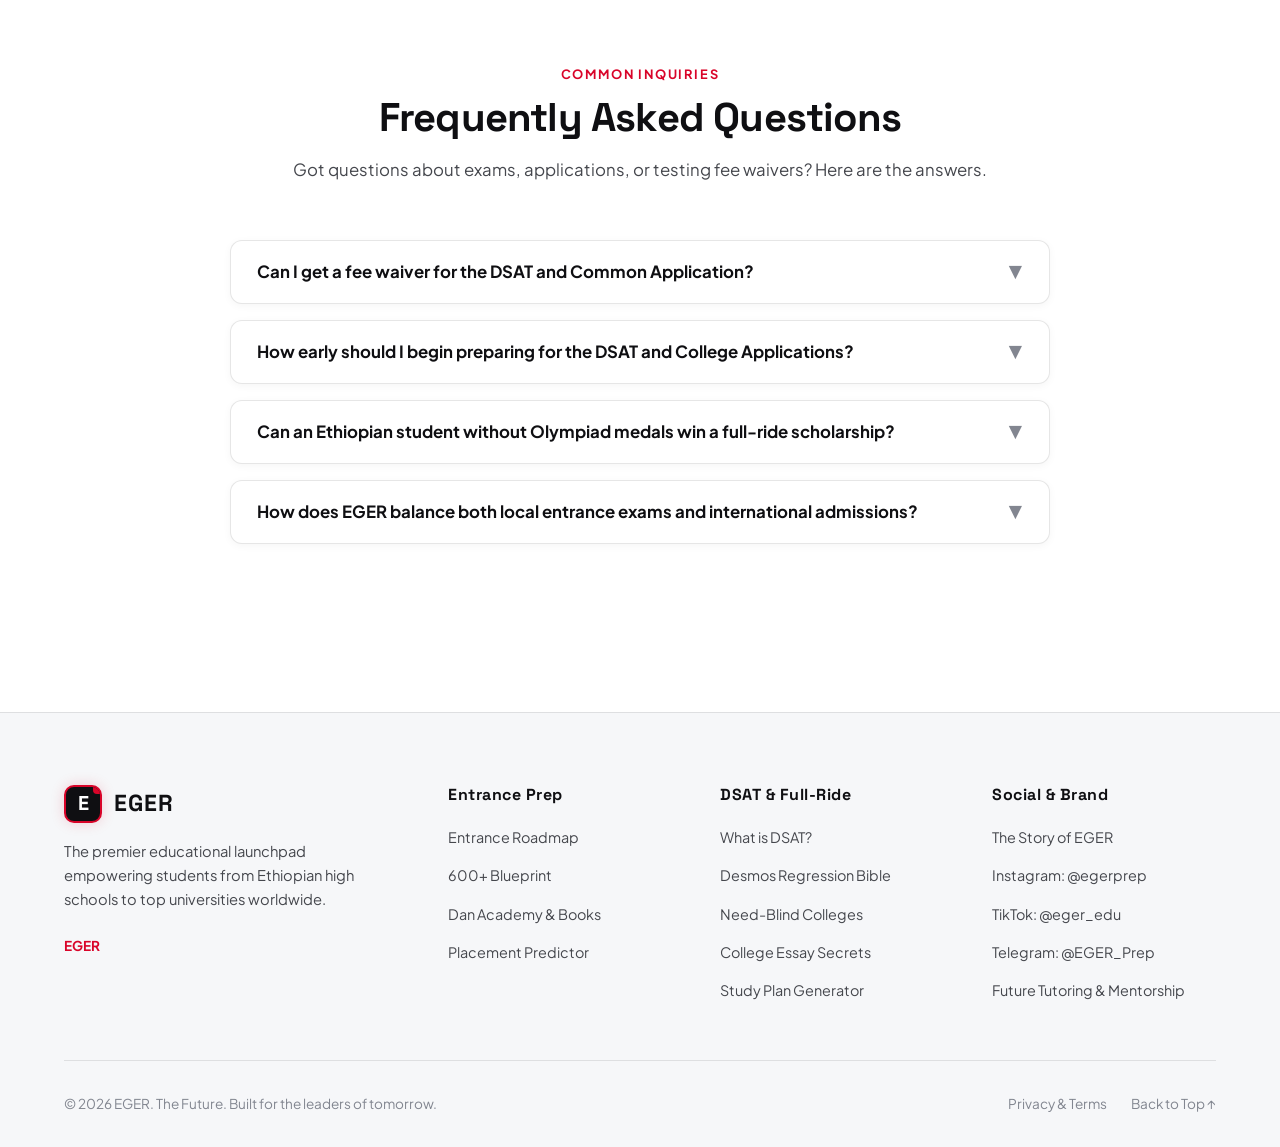
==== commit 49b31e07: "Redesign navbar with clean logo and dropdowns, embed tools under sections, fix study plan button int" ====
--- a/index.html
+++ b/index.html
@@ -28,26 +28,42 @@
         <div class="logo-badge">E</div>
         <div class="logo-text">
           <span>EGER</span>
-          <span class="logo-tagline">THE FUTURE</span>
         </div>
       </a>
 
       <ul class="nav-links" id="navLinks">
         <li><a href="index.html" class="active">Home</a></li>
-        <li><a href="entrance.html">Entrance Prep</a></li>
-        <li><a href="dsat.html">DSAT Mastery</a></li>
-        <li><a href="scholarships.html">Scholarships & ECs</a></li>
-        <li><a href="#interactive-tools">Tools & Planner</a></li>
-        <li><a href="#resource-vault">Resource Vault</a></li>
-        <li><a href="about.html">About & Brand</a></li>
+
+        <li class="nav-dropdown">
+          <button class="nav-dropdown-btn" aria-expanded="false" type="button">
+            <span>Prep</span>
+            <span class="dropdown-chevron">▾</span>
+          </button>
+          <ul class="dropdown-menu">
+            <li><a href="dsat.html"><span class="drop-icon">💻</span> DSAT Mastery</a></li>
+            <li><a href="entrance.html"><span class="drop-icon">📚</span> ESSLCE (National Exam)</a></li>
+          </ul>
+        </li>
+
+        <li class="nav-dropdown">
+          <button class="nav-dropdown-btn" aria-expanded="false" type="button">
+            <span>Opportunities</span>
+            <span class="dropdown-chevron">▾</span>
+          </button>
+          <ul class="dropdown-menu">
+            <li><a href="scholarships.html#full-ride"><span class="drop-icon">🏆</span> Scholarships</a></li>
+            <li><a href="scholarships.html#extracurriculars"><span class="drop-icon">⚡</span> Extracurricular Activities</a></li>
+            <li><a href="scholarships.html#college-essays"><span class="drop-icon">✍️</span> Personal Statement Tips</a></li>
+            <li><a href="scholarships.html#cv-resume"><span class="drop-icon">📄</span> CV & Resume Tips</a></li>
+          </ul>
+        </li>
+
+        <li><a href="#resource-vault">Resources</a></li>
+        <li><a href="about.html">About</a></li>
       </ul>
 
       <div class="nav-actions">
         <button class="btn-theme-toggle" id="themeToggleBtn" aria-label="Toggle theme">🌙</button>
-        <a href="#interactive-tools" class="btn-nav-cta">
-          <span>Launch Toolkit</span>
-          <span>⚡</span>
-        </a>
         <button class="menu-toggle" id="mobileMenuBtn" aria-label="Toggle navigation menu">☰</button>
       </div>
     </div>
@@ -92,7 +108,7 @@
             <span>Explore Complete Guides</span>
             <span>→</span>
           </a>
-          <a href="#interactive-tools" class="btn-secondary">
+          <a href="#dsat-plan-tool" class="btn-secondary" id="heroDsatPlanBtn">
             <span>Calculate DSAT Plan</span>
             <span>🎯</span>
           </a>
@@ -273,6 +289,41 @@
                 <div><strong>Telegram Hubs:</strong> Matric model exam repositories and answer key analysis groups.</div>
               </li>
             </ul>
+          </div>
+        </div>
+
+        <!-- Embedded Tool: Entrance University Placement Predictor -->
+        <div class="tool-container" id="entrance-placement-tool" style="margin-top: 2.5rem;">
+          <div style="margin-bottom: 1.5rem;">
+            <div style="display: flex; align-items: center; gap: 0.5rem; margin-bottom: 0.25rem;">
+              <span style="font-size: 1.25rem;">🏛️</span>
+              <h4 style="font-size: 1.35rem; font-weight: 800; margin: 0;">Entrance University Placement Predictor</h4>
+            </div>
+            <p style="color: var(--text-secondary); font-size: 0.92rem; margin: 0;">Enter your projected matric score to see which universities and departments (Medicine, Engineering, Law) you qualify for.</p>
+          </div>
+
+          <div style="display: grid; grid-template-columns: repeat(auto-fit, minmax(220px, 1fr)); gap: 1rem; align-items: flex-end;">
+            <div class="form-group" style="margin-bottom: 0;">
+              <label class="form-label" for="predictorScore">Projected Score (out of 600 or 700):</label>
+              <input type="number" id="predictorScore" class="form-input" min="200" max="700" value="560">
+            </div>
+            <div class="form-group" style="margin-bottom: 0;">
+              <label class="form-label" for="predictorStream">Academic Stream:</label>
+              <select id="predictorStream" class="form-select">
+                <option value="natural" selected>Natural Science</option>
+                <option value="social">Social Science</option>
+              </select>
+            </div>
+            <div>
+              <button id="predictPlacementBtn" type="button" class="btn-primary" style="width: 100%; justify-content: center; height: 44px; cursor: pointer;">
+                <span>Predict Placement</span>
+                <span>⚡</span>
+              </button>
+            </div>
+          </div>
+
+          <div id="predictorResults" style="margin-top: 1rem;">
+            <!-- Dynamically populated by js/app.js -->
           </div>
         </div>
       </div>
@@ -369,6 +420,66 @@
             </ul>
           </div>
         </div>
+
+        <!-- Embedded Tool: DSAT Study Plan Generator -->
+        <div class="tool-container" id="dsat-plan-tool" style="margin-top: 2.5rem;">
+          <div style="margin-bottom: 1.5rem;">
+            <div style="display: flex; align-items: center; gap: 0.5rem; margin-bottom: 0.25rem;">
+              <span style="font-size: 1.25rem;">🎯</span>
+              <h4 style="font-size: 1.35rem; font-weight: 800; margin: 0;">DSAT Target & Study Plan Generator</h4>
+            </div>
+            <p style="color: var(--text-secondary); font-size: 0.92rem; margin: 0;">Enter your current baseline score, dream target score, and prep timeline to generate your customized training schedule.</p>
+          </div>
+
+          <div class="calculator-grid">
+            <div>
+              <div class="form-group">
+                <label class="form-label" for="calcCurrentScore">Current / Baseline Score (or practice test):</label>
+                <input type="number" id="calcCurrentScore" class="form-input" min="400" max="1600" step="10" value="1150">
+              </div>
+
+              <div class="form-group">
+                <label class="form-label" for="calcTargetScore">Target Dream Score:</label>
+                <select id="calcTargetScore" class="form-select">
+                  <option value="1400">1400+ (Competitive for Top 50)</option>
+                  <option value="1500" selected>1500+ (Ivy League & Full-Ride Tier)</option>
+                  <option value="1550">1550+ (Top 1% Global Excellence)</option>
+                </select>
+              </div>
+
+              <div class="form-group">
+                <label class="form-label" for="calcWeeks">Weeks until Test Date:</label>
+                <select id="calcWeeks" class="form-select">
+                  <option value="4">4 Weeks (Intensive Sprint)</option>
+                  <option value="8" selected>8 Weeks (Recommended Pace)</option>
+                  <option value="12">12 Weeks (Comprehensive Mastery)</option>
+                  <option value="16">16 Weeks (Foundational Rebuild)</option>
+                </select>
+              </div>
+
+              <div class="form-group">
+                <label class="form-label" for="calcHoursPerWeek">Weekly Study Hours You Can Dedicate:</label>
+                <input type="number" id="calcHoursPerWeek" class="form-input" min="2" max="40" value="12">
+              </div>
+
+              <button id="calculatePlanBtn" type="button" class="btn-primary" style="width: 100%; justify-content: center; margin-top: 1rem; cursor: pointer;">
+                <span>Generate My Study Plan</span>
+                <span>⚡</span>
+              </button>
+            </div>
+
+            <div class="calc-result-box">
+              <span style="font-size: 0.85rem; font-weight: 700; text-transform: uppercase; color: var(--gold-vibrant); letter-spacing: 1px;">Your Study Blueprint</span>
+              <div class="score-badge-large" id="planTargetDisplay">1500+ Target</div>
+              <div style="font-weight: 700; font-size: 1.1rem; margin-bottom: 0.25rem;" id="planTotalHours">~280 Hours Total</div>
+              <div style="color: var(--text-secondary); font-size: 0.9rem;" id="planWeeklyTarget">12h / week recommended</div>
+
+              <div class="plan-roadmap-steps" id="planRoadmapList">
+                <!-- Dynamically populated by js/app.js -->
+              </div>
+            </div>
+          </div>
+        </div>
       </div>
 
       <!-- =====================================================================
@@ -484,119 +595,52 @@
             </ul>
           </div>
         </div>
-      </div>
-    </div>
-  </section>
-
-  <!-- =========================================================================
-       INTERACTIVE STUDENT TOOLKIT
-       ========================================================================= -->
-  <section class="section" id="interactive-tools" style="background: var(--bg-secondary);">
-    <div class="container">
-      <div class="section-header">
-        <span class="section-tag">Interactive Calculators</span>
-        <h2 class="section-title">EGER Student Strategy Toolkit</h2>
-        <p class="section-desc">Generate your personalized DSAT study roadmap and evaluate your extracurricular spike tier.</p>
-      </div>
-
-      <!-- Tool 1: DSAT Study Plan Calculator -->
-      <div class="tool-container">
-        <div style="margin-bottom: 2rem;">
-          <h3 style="font-size: 1.5rem; margin-bottom: 0.5rem;">🎯 DSAT Target & Study Plan Generator</h3>
-          <p style="color: var(--text-secondary); font-size: 0.95rem;">Enter your current baseline score, your dream score, and prep timeline to generate your customized training schedule.</p>
-        </div>
-
-        <div class="calculator-grid">
-          <div>
-            <div class="form-group">
-              <label class="form-label" for="calcCurrentScore">Current / Baseline Score (or practice test):</label>
-              <input type="number" id="calcCurrentScore" class="form-input" min="400" max="1600" step="10" value="1150">
-            </div>
-
-            <div class="form-group">
-              <label class="form-label" for="calcTargetScore">Target Dream Score:</label>
-              <select id="calcTargetScore" class="form-select">
-                <option value="1400">1400+ (Competitive for Top 50)</option>
-                <option value="1500" selected>1500+ (Ivy League & Full-Ride Tier)</option>
-                <option value="1550">1550+ (Top 1% Global Excellence)</option>
-              </select>
-            </div>
-
-            <div class="form-group">
-              <label class="form-label" for="calcWeeks">Weeks until Test Date:</label>
-              <select id="calcWeeks" class="form-select">
-                <option value="4">4 Weeks (Intensive Sprint)</option>
-                <option value="8" selected>8 Weeks (Recommended Pace)</option>
-                <option value="12">12 Weeks (Comprehensive Mastery)</option>
-                <option value="16">16 Weeks (Foundational Rebuild)</option>
-              </select>
-            </div>
-
-            <div class="form-group">
-              <label class="form-label" for="calcHoursPerWeek">Weekly Study Hours You Can Dedicate:</label>
-              <input type="number" id="calcHoursPerWeek" class="form-input" min="2" max="40" value="12">
-            </div>
-
-            <button id="calculatePlanBtn" class="btn-primary" style="width: 100%; justify-content: center; margin-top: 1rem;">
-              <span>Generate My Study Plan</span>
-              <span>⚡</span>
-            </button>
-          </div>
-
-          <div class="calc-result-box">
-            <span style="font-size: 0.85rem; font-weight: 700; text-transform: uppercase; color: var(--gold-vibrant); letter-spacing: 1px;">Your Study Blueprint</span>
-            <div class="score-badge-large" id="planTargetDisplay">1500+ Target</div>
-            <div style="font-weight: 700; font-size: 1.1rem; margin-bottom: 0.25rem;" id="planTotalHours">~280 Hours Total</div>
-            <div style="color: var(--text-secondary); font-size: 0.9rem;" id="planWeeklyTarget">12h / week recommended</div>
-
-            <div class="plan-roadmap-steps" id="planRoadmapList">
-              <!-- Dynamically populated by JS -->
-            </div>
-          </div>
-        </div>
-      </div>
-
-      <!-- Tool 2: EC Spike Evaluator -->
-      <div class="tool-container" style="margin-top: 3rem;">
-        <div style="margin-bottom: 1.5rem;">
-          <h3 style="font-size: 1.5rem; margin-bottom: 0.5rem;">⚡ Extracurricular (EC) Spike Evaluator</h3>
-          <p style="color: var(--text-secondary); font-size: 0.95rem;">Click on your current primary activity level to receive actionable feedback on how to upgrade it into a Tier 1 or Tier 2 competitive hook.</p>
-        </div>
-
-        <div class="spike-tiers">
-          <div class="spike-tier-card selected" data-tier="1">
-            <span class="tier-badge">Tier 1</span>
-            <div class="tier-title">International / National</div>
-            <div class="tier-example">e.g., Olympiad medalist, founder of NGO with 10k+ impact, published scientific paper</div>
-          </div>
-
-          <div class="spike-tier-card" data-tier="2">
-            <span class="tier-badge">Tier 2</span>
-            <div class="tier-title">State / Regional Leader</div>
-            <div class="tier-example">e.g., Student council president, regional debate champion, founder of active 100+ member club</div>
-          </div>
-
-          <div class="spike-tier-card" data-tier="3">
-            <span class="tier-badge">Tier 3</span>
-            <div class="tier-title">School Leader / Officer</div>
-            <div class="tier-example">e.g., Club treasurer, varsity sports player, regular peer tutor, choir lead</div>
-          </div>
-
-          <div class="spike-tier-card" data-tier="4">
-            <span class="tier-badge">Tier 4</span>
-            <div class="tier-title">General Participant</div>
-            <div class="tier-example">e.g., General club member, occasional volunteer, hobbyist without public portfolio</div>
-          </div>
-        </div>
-
-        <div id="spikeFeedbackBox" style="margin-top: 1.75rem;">
-          <!-- Dynamically populated by JS -->
-          <div style="background: var(--bg-card); border-left: 4px solid var(--gold-vibrant); padding: 1.25rem 1.5rem; border-radius: var(--radius-md); box-shadow: var(--shadow-sm);">
-            <div style="display: flex; align-items: center; justify-content: space-between; margin-bottom: 0.5rem;">
-              <h4 style="font-size: 1.1rem; font-weight: 800;">Tier 1: World-Class / National Rare Impact</h4>
-              <span class="tier-badge">Top 0.5% of Global Applicants</span>
-            </div>
-            <p style="font-size: 0.95rem; color: var(--text-secondary); line-height: 1.6;">Exceptional! Examples include winning International Olympiad medals, founding a registered NGO serving 10,000+ people, or published research with a university professor. On your Common App, focus on quantifiable metrics, letters of support, and how this links to your major.</p>
+
+        <!-- Embedded Tool: Extracurricular Spike Evaluator -->
+        <div class="tool-container" id="ec-spike-tool" style="margin-top: 2.5rem;">
+          <div style="margin-bottom: 1.5rem;">
+            <div style="display: flex; align-items: center; gap: 0.5rem; margin-bottom: 0.25rem;">
+              <span style="font-size: 1.25rem;">⚡</span>
+              <h4 style="font-size: 1.35rem; font-weight: 800; margin: 0;">Extracurricular (EC) Spike Evaluator</h4>
+            </div>
+            <p style="color: var(--text-secondary); font-size: 0.92rem; margin: 0;">Click on your current primary activity level to receive actionable feedback on how to upgrade it into a Tier 1 or Tier 2 competitive hook for full-ride scholarships.</p>
+          </div>
+
+          <div class="spike-tiers">
+            <div class="spike-tier-card selected" data-tier="1">
+              <span class="tier-badge">Tier 1</span>
+              <div class="tier-title">International / National</div>
+              <div class="tier-example">e.g., Olympiad medalist, founder of NGO with 10k+ impact, published scientific paper</div>
+            </div>
+
+            <div class="spike-tier-card" data-tier="2">
+              <span class="tier-badge">Tier 2</span>
+              <div class="tier-title">State / Regional Leader</div>
+              <div class="tier-example">e.g., Student council president, regional debate champion, founder of active 100+ member club</div>
+            </div>
+
+            <div class="spike-tier-card" data-tier="3">
+              <span class="tier-badge">Tier 3</span>
+              <div class="tier-title">School Leader / Officer</div>
+              <div class="tier-example">e.g., Club treasurer, varsity sports player, regular peer tutor, choir lead</div>
+            </div>
+
+            <div class="spike-tier-card" data-tier="4">
+              <span class="tier-badge">Tier 4</span>
+              <div class="tier-title">General Participant</div>
+              <div class="tier-example">e.g., General club member, occasional volunteer, hobbyist without public portfolio</div>
+            </div>
+          </div>
+
+          <div id="spikeFeedbackBox" style="margin-top: 1.5rem;">
+            <!-- Dynamically populated by js/app.js -->
+            <div style="background: var(--bg-card); border-left: 4px solid var(--gold-vibrant); padding: 1.25rem 1.5rem; border-radius: var(--radius-md); box-shadow: var(--shadow-sm);">
+              <div style="display: flex; align-items: center; justify-content: space-between; margin-bottom: 0.5rem; flex-wrap: wrap; gap: 0.5rem;">
+                <h4 style="font-size: 1.1rem; font-weight: 800;">Tier 1: World-Class / National Rare Impact</h4>
+                <span class="tier-badge">Top 0.5% of Global Applicants</span>
+              </div>
+              <p style="font-size: 0.95rem; color: var(--text-secondary); line-height: 1.6;">Exceptional! Examples include winning International Olympiad medals, founding a registered NGO serving 10,000+ people, or published research with a university professor. On your Common App, focus on quantifiable metrics, letters of support, and how this links to your major.</p>
+            </div>
           </div>
         </div>
       </div>
@@ -800,14 +844,13 @@
             <div class="logo-badge">E</div>
             <div class="logo-text">
               <span>EGER</span>
-              <span class="logo-tagline">THE FUTURE</span>
             </div>
           </div>
           <p class="footer-brand-desc">
             The premier educational launchpad empowering students from Ethiopian high schools to top universities worldwide.
           </p>
           <div style="font-size: 0.85rem; color: var(--brand-red); font-weight: 700;">
-            EGER • THE FUTURE
+            EGER
           </div>
         </div>
 
@@ -828,7 +871,7 @@
             <li><a href="dsat.html#desmos-bible">Desmos Regression Bible</a></li>
             <li><a href="scholarships.html#full-ride">Need-Blind Colleges</a></li>
             <li><a href="scholarships.html#college-essays">College Essay Secrets</a></li>
-            <li><a href="#interactive-tools">Study Plan Generator</a></li>
+            <li><a href="#dsat-plan-tool">Study Plan Generator</a></li>
           </ul>
         </div>
 
--- a/css/style.css
+++ b/css/style.css
@@ -250,48 +250,33 @@
 .logo-text {
   font-family: var(--font-heading);
   font-size: 1.45rem;
-  font-weight: 700;
-  letter-spacing: 0.5px;
-  display: flex;
-  flex-direction: column;
+  font-weight: 800;
+  letter-spacing: 1px;
+  color: var(--text-primary);
   line-height: 1;
 }
 
 .logo-tagline {
-  font-size: 0.62rem;
-  font-weight: 700;
-  color: var(--brand-red);
-  letter-spacing: 1.6px;
-  text-transform: uppercase;
-  margin-top: 3px;
-  display: flex;
-  align-items: center;
-  gap: 4px;
-}
-
-.logo-tagline::before {
-  content: "";
-  display: inline-block;
-  width: 4px;
-  height: 4px;
-  border-radius: 50%;
-  background: var(--brand-red);
+  display: none;
 }
 
 /* Nav Links - Interactive Pill Style */
 .nav-links {
   display: flex;
   align-items: center;
-  gap: 0.4rem;
+  gap: 0.35rem;
   list-style: none;
 }
 
 .nav-links li {
   display: flex;
   align-items: center;
-}
-
-.nav-links a {
+  position: relative;
+}
+
+.nav-links a,
+.nav-dropdown-btn {
+  font-family: inherit;
   font-weight: 600;
   font-size: 0.88rem;
   color: var(--text-secondary);
@@ -302,9 +287,16 @@
   align-items: center;
   gap: 0.35rem;
   position: relative;
-}
-
-.nav-links a:hover {
+  background: transparent;
+  border: none;
+  cursor: pointer;
+  text-decoration: none;
+}
+
+.nav-links a:hover,
+.nav-dropdown-btn:hover,
+.nav-dropdown:hover .nav-dropdown-btn,
+.nav-dropdown.active .nav-dropdown-btn {
   color: var(--brand-red);
   background: var(--brand-red-soft);
   transform: translateY(-1px);
@@ -324,6 +316,96 @@
   border-radius: 50%;
   background: var(--brand-red);
   box-shadow: 0 0 6px var(--brand-red);
+}
+
+/* --- Dropdown Menus --- */
+.nav-dropdown {
+  position: relative;
+}
+
+.dropdown-chevron {
+  font-size: 0.68rem;
+  transition: transform 0.22s ease;
+  display: inline-block;
+  opacity: 0.7;
+}
+
+.nav-dropdown:hover .dropdown-chevron,
+.nav-dropdown.open .dropdown-chevron {
+  transform: rotate(180deg);
+  opacity: 1;
+}
+
+.dropdown-menu {
+  position: absolute;
+  top: calc(100% + 0.6rem);
+  left: 50%;
+  transform: translateX(-50%) translateY(8px);
+  background: var(--bg-card);
+  backdrop-filter: blur(20px);
+  -webkit-backdrop-filter: blur(20px);
+  border: 1px solid var(--border-light);
+  border-radius: var(--radius-lg);
+  box-shadow: 0 16px 45px rgba(0, 0, 0, 0.14), 0 0 1px rgba(0, 0, 0, 0.2);
+  min-width: 240px;
+  padding: 0.5rem;
+  list-style: none;
+  opacity: 0;
+  visibility: hidden;
+  pointer-events: none;
+  transition: opacity 0.2s ease, transform 0.2s cubic-bezier(0.16, 1, 0.3, 1), visibility 0.2s;
+  z-index: 1050;
+  display: flex;
+  flex-direction: column;
+  gap: 0.25rem;
+}
+
+[data-theme="dark"] .dropdown-menu {
+  background: rgba(18, 18, 24, 0.96);
+  border-color: rgba(255, 255, 255, 0.1);
+  box-shadow: 0 18px 45px rgba(0, 0, 0, 0.65), 0 0 20px var(--brand-red-glow);
+}
+
+.nav-dropdown:hover .dropdown-menu,
+.nav-dropdown:focus-within .dropdown-menu,
+.nav-dropdown.open .dropdown-menu {
+  opacity: 1;
+  visibility: visible;
+  pointer-events: auto;
+  transform: translateX(-50%) translateY(0);
+}
+
+.dropdown-menu li {
+  width: 100%;
+  display: block;
+}
+
+.dropdown-menu a {
+  display: flex !important;
+  align-items: center;
+  gap: 0.65rem;
+  padding: 0.65rem 0.95rem !important;
+  color: var(--text-primary) !important;
+  font-size: 0.86rem !important;
+  font-weight: 600 !important;
+  border-radius: var(--radius-md) !important;
+  transition: all 0.18s ease !important;
+  white-space: nowrap;
+  width: 100% !important;
+}
+
+.dropdown-menu a:hover {
+  background: var(--brand-red-soft) !important;
+  color: var(--brand-red) !important;
+  transform: translateX(4px) !important;
+}
+
+.drop-icon {
+  font-size: 1.05rem;
+  display: inline-flex;
+  align-items: center;
+  justify-content: center;
+  width: 22px;
 }
 
 .nav-actions {
@@ -499,6 +581,13 @@
   gap: 1rem;
 }
 
+button,
+input[type="button"],
+input[type="submit"] {
+  cursor: pointer;
+  font-family: inherit;
+}
+
 .btn-primary {
   background: var(--brand-black);
   color: #FFFFFF;
@@ -511,7 +600,10 @@
   gap: 0.6rem;
   border: 2px solid var(--brand-black);
   box-shadow: var(--shadow-md);
-  transition: transform var(--transition-fast), background-color var(--transition-fast), border-color var(--transition-fast);
+  transition: transform var(--transition-fast), background-color var(--transition-fast), border-color var(--transition-fast), box-shadow var(--transition-fast);
+  cursor: pointer;
+  user-select: none;
+  -webkit-user-select: none;
 }
 
 [data-theme="dark"] .btn-primary {
@@ -526,6 +618,10 @@
   background: var(--brand-red);
   border-color: var(--brand-red);
   color: #FFFFFF;
+}
+
+.btn-primary:active {
+  transform: scale(0.97);
 }
 
 .btn-secondary {
@@ -541,11 +637,36 @@
   border: 1px solid var(--border-light);
   box-shadow: var(--shadow-sm);
   transition: transform var(--transition-fast), border-color var(--transition-fast);
+  cursor: pointer;
+  user-select: none;
+  -webkit-user-select: none;
 }
 
 .btn-secondary:hover {
   transform: translateY(-2px);
   border-color: var(--brand-red);
+}
+
+.btn-secondary:active {
+  transform: scale(0.97);
+}
+
+.plan-updated {
+  animation: planGlow 1.2s ease;
+}
+
+@keyframes planGlow {
+  0% {
+    box-shadow: 0 0 0 0 rgba(230, 39, 39, 0.5);
+    border-color: var(--brand-red);
+  }
+  30% {
+    box-shadow: 0 0 25px rgba(230, 39, 39, 0.4);
+    border-color: var(--brand-red);
+  }
+  100% {
+    box-shadow: none;
+  }
 }
 
 .hero-media-wrapper {
@@ -1800,11 +1921,41 @@
     pointer-events: auto;
   }
 
-  .nav-links a {
+  .nav-links li {
+    width: 100%;
+    flex-direction: column;
+    align-items: flex-start;
+  }
+
+  .nav-links a,
+  .nav-dropdown-btn {
     width: 100%;
     padding: 0.75rem 1.2rem;
     font-size: 0.95rem;
     border-radius: var(--radius-md);
+    display: flex;
+    justify-content: space-between;
+  }
+
+  .dropdown-menu {
+    position: static;
+    transform: none !important;
+    opacity: 1;
+    visibility: visible;
+    pointer-events: auto;
+    box-shadow: none;
+    border: none;
+    border-left: 2px solid var(--brand-red-border);
+    background: transparent;
+    padding: 0.25rem 0 0.5rem 1rem;
+    margin-left: 0.5rem;
+    min-width: auto;
+    width: 100%;
+    display: none;
+  }
+
+  .nav-dropdown.mobile-open .dropdown-menu {
+    display: flex;
   }
 
   .guide-grid-3,
